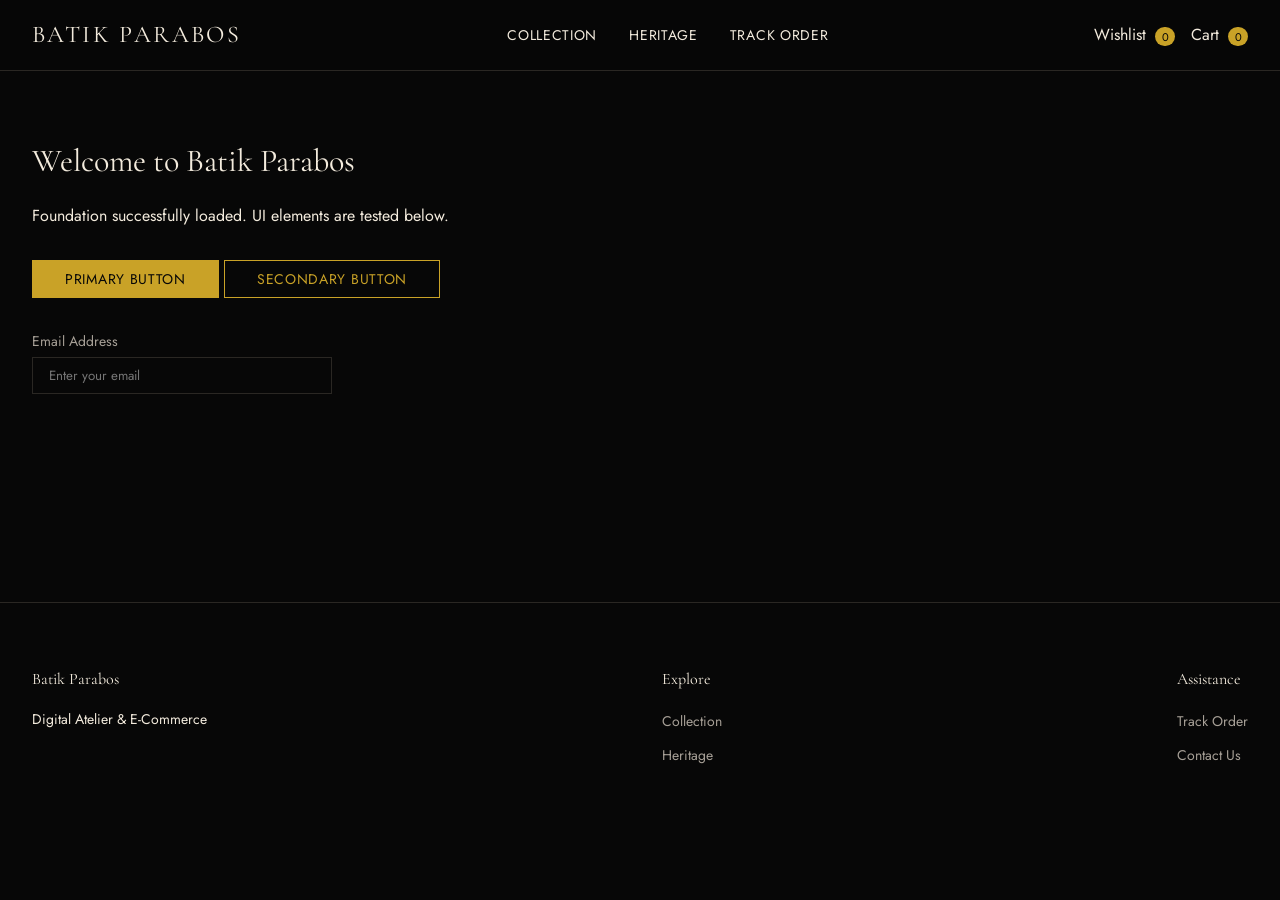
==== index.html @ d4f6dc64 "first foundation" ====
<!DOCTYPE html>
<html lang="en">
<head>
  <meta charset="UTF-8">
  <meta name="viewport" content="width=device-width, initial-scale=1.0">
  <title>Batik Parabos | Digital Atelier</title>
  
  <link rel="stylesheet" href="css/variables.css">
  <link rel="stylesheet" href="css/global.css">
  <link rel="stylesheet" href="css/components.css">
</head>
<body>
  
  <div class="container" style="padding-top: 4rem; padding-bottom: 4rem;">
    <h1>Welcome to Batik Parabos</h1>
    <p class="muted">Foundation successfully loaded. UI elements are tested below.</p>
    
    <div style="margin-top: 2rem;">
      <button class="btn btn-primary" onclick="window.showToast('Test Primary action', 'success')">Primary Button</button>
      <button class="btn btn-secondary" onclick="window.showToast('Test Secondary action')">Secondary Button</button>
    </div>
    
    <div class="form-group" style="max-width: 300px; margin-top: 2rem;">
      <label class="form-label">Email Address</label>
      <input type="email" class="form-control" placeholder="Enter your email">
    </div>
  </div>

  <script src="js/data/products.js"></script>
  <script src="js/state/storage.js"></script>
  <script src="js/state/cart.js"></script>
  <script src="js/state/wishlist.js"></script>
  <script src="js/state/orders.js"></script>
  <script src="js/state/appointments.js"></script>
  <script src="js/utils.js"></script>
  <script src="js/components/toast.js"></script>
  <script src="js/components/navbar.js"></script>
  <script src="js/components/footer.js"></script>
</body>
</html>
---- css/variables.css ----
:root {
  --bg: #070707;
  --surface: #111111;
  --gold: #C9A227;
  --gold-dim: #8F741A;
  --ivory: #F3EBDD;
  --muted: #A7A097;
  --line: #2A2723;
  --indigo: #273B70;
  --sogan: #8A5A32;

  --font-heading: 'Cormorant Garamond', serif;
  --font-body: 'Jost', sans-serif;

  --spacing-xs: 0.25rem;
  --spacing-sm: 0.5rem;
  --spacing-md: 1rem;
  --spacing-lg: 2rem;
  --spacing-xl: 4rem;
  --spacing-xxl: 8rem;

  --transition: all 0.3s ease;
}
---- css/global.css ----
@import url('https://fonts.googleapis.com/css2?family=Cormorant+Garamond:wght@400;600;700&family=Jost:wght@300;400;500;600&display=swap');

* {
  margin: 0;
  padding: 0;
  box-sizing: border-box;
}

body {
  background-color: var(--bg);
  color: var(--ivory);
  font-family: var(--font-body);
  line-height: 1.6;
  -webkit-font-smoothing: antialiased;
}

h1, h2, h3, h4, h5, h6 {
  font-family: var(--font-heading);
  font-weight: 400;
  margin-bottom: var(--spacing-md);
  color: var(--ivory);
}

a {
  color: inherit;
  text-decoration: none;
  transition: var(--transition);
}

a:hover {
  color: var(--gold);
}

ul {
  list-style: none;
}

img {
  max-width: 100%;
  display: block;
}

.container {
  width: 100%;
  max-width: 1440px;
  margin: 0 auto;
  padding: 0 var(--spacing-lg);
}

@media (max-width: 768px) {
  .container {
    padding: 0 var(--spacing-md);
  }
}
---- css/components.css ----
/* Buttons */
.btn {
  display: inline-flex;
  align-items: center;
  justify-content: center;
  padding: var(--spacing-sm) var(--spacing-lg);
  font-family: var(--font-body);
  font-size: 0.875rem;
  letter-spacing: 0.05em;
  text-transform: uppercase;
  cursor: pointer;
  border: 1px solid transparent;
  transition: var(--transition);
  background: transparent;
  color: var(--ivory);
}

.btn-primary {
  background-color: var(--gold);
  color: var(--bg);
}

.btn-primary:hover, .btn-primary:focus-visible {
  background-color: var(--gold-dim);
}

.btn-secondary {
  border-color: var(--gold);
  color: var(--gold);
}

.btn-secondary:hover, .btn-secondary:focus-visible {
  background-color: var(--gold);
  color: var(--bg);
}

.btn:disabled {
  opacity: 0.5;
  cursor: not-allowed;
}

/* Forms */
.form-group {
  margin-bottom: var(--spacing-md);
}

.form-label {
  display: block;
  font-size: 0.875rem;
  color: var(--muted);
  margin-bottom: var(--spacing-xs);
}

.form-control {
  width: 100%;
  background-color: transparent;
  border: 1px solid var(--line);
  color: var(--ivory);
  padding: var(--spacing-sm) var(--spacing-md);
  font-family: var(--font-body);
  transition: var(--transition);
}

.form-control:focus {
  outline: none;
  border-color: var(--gold);
}

/* Navbar */
.navbar {
  border-bottom: 1px solid var(--line);
  padding: var(--spacing-md) 0;
  position: sticky;
  top: 0;
  background-color: rgba(7, 7, 7, 0.95);
  z-index: 100;
  backdrop-filter: blur(10px);
}
.navbar-container {
  display: flex;
  justify-content: space-between;
  align-items: center;
}
.navbar-brand {
  font-family: var(--font-heading);
  font-size: 1.5rem;
  letter-spacing: 0.1em;
  text-transform: uppercase;
  color: var(--ivory);
}
.navbar-nav {
  display: flex;
  gap: var(--spacing-lg);
}
.navbar-nav a {
  font-size: 0.875rem;
  text-transform: uppercase;
  letter-spacing: 0.05em;
}
.nav-actions {
  display: flex;
  gap: var(--spacing-md);
}
.badge {
  background-color: var(--gold);
  color: var(--bg);
  font-size: 0.7rem;
  padding: 0.1rem 0.4rem;
  border-radius: 10px;
  margin-left: 0.25rem;
}

/* Toast */
.toast-container {
  position: fixed;
  bottom: var(--spacing-lg);
  right: var(--spacing-lg);
  z-index: 1000;
  display: flex;
  flex-direction: column;
  gap: var(--spacing-sm);
}
.toast {
  background-color: var(--surface);
  border: 1px solid var(--line);
  padding: var(--spacing-md);
  color: var(--ivory);
  box-shadow: 0 4px 12px rgba(0,0,0,0.5);
  animation: slideIn 0.3s ease forwards;
}
@keyframes slideIn {
  from { transform: translateX(100%); opacity: 0; }
  to { transform: translateX(0); opacity: 1; }
}

/* Footer */
.footer {
  border-top: 1px solid var(--line);
  padding: var(--spacing-xl) 0 var(--spacing-lg);
  margin-top: var(--spacing-xxl);
}
.footer-container {
  display: flex;
  justify-content: space-between;
  flex-wrap: wrap;
  gap: var(--spacing-lg);
}
.footer-col h4 {
  font-size: 1rem;
  margin-bottom: var(--spacing-md);
}
.footer-col ul {
  display: flex;
  flex-direction: column;
  gap: var(--spacing-sm);
}
.footer-col a {
  color: var(--muted);
  font-size: 0.875rem;
}

@media (max-width: 768px) {
  .navbar-nav {
    display: none;
  }
}
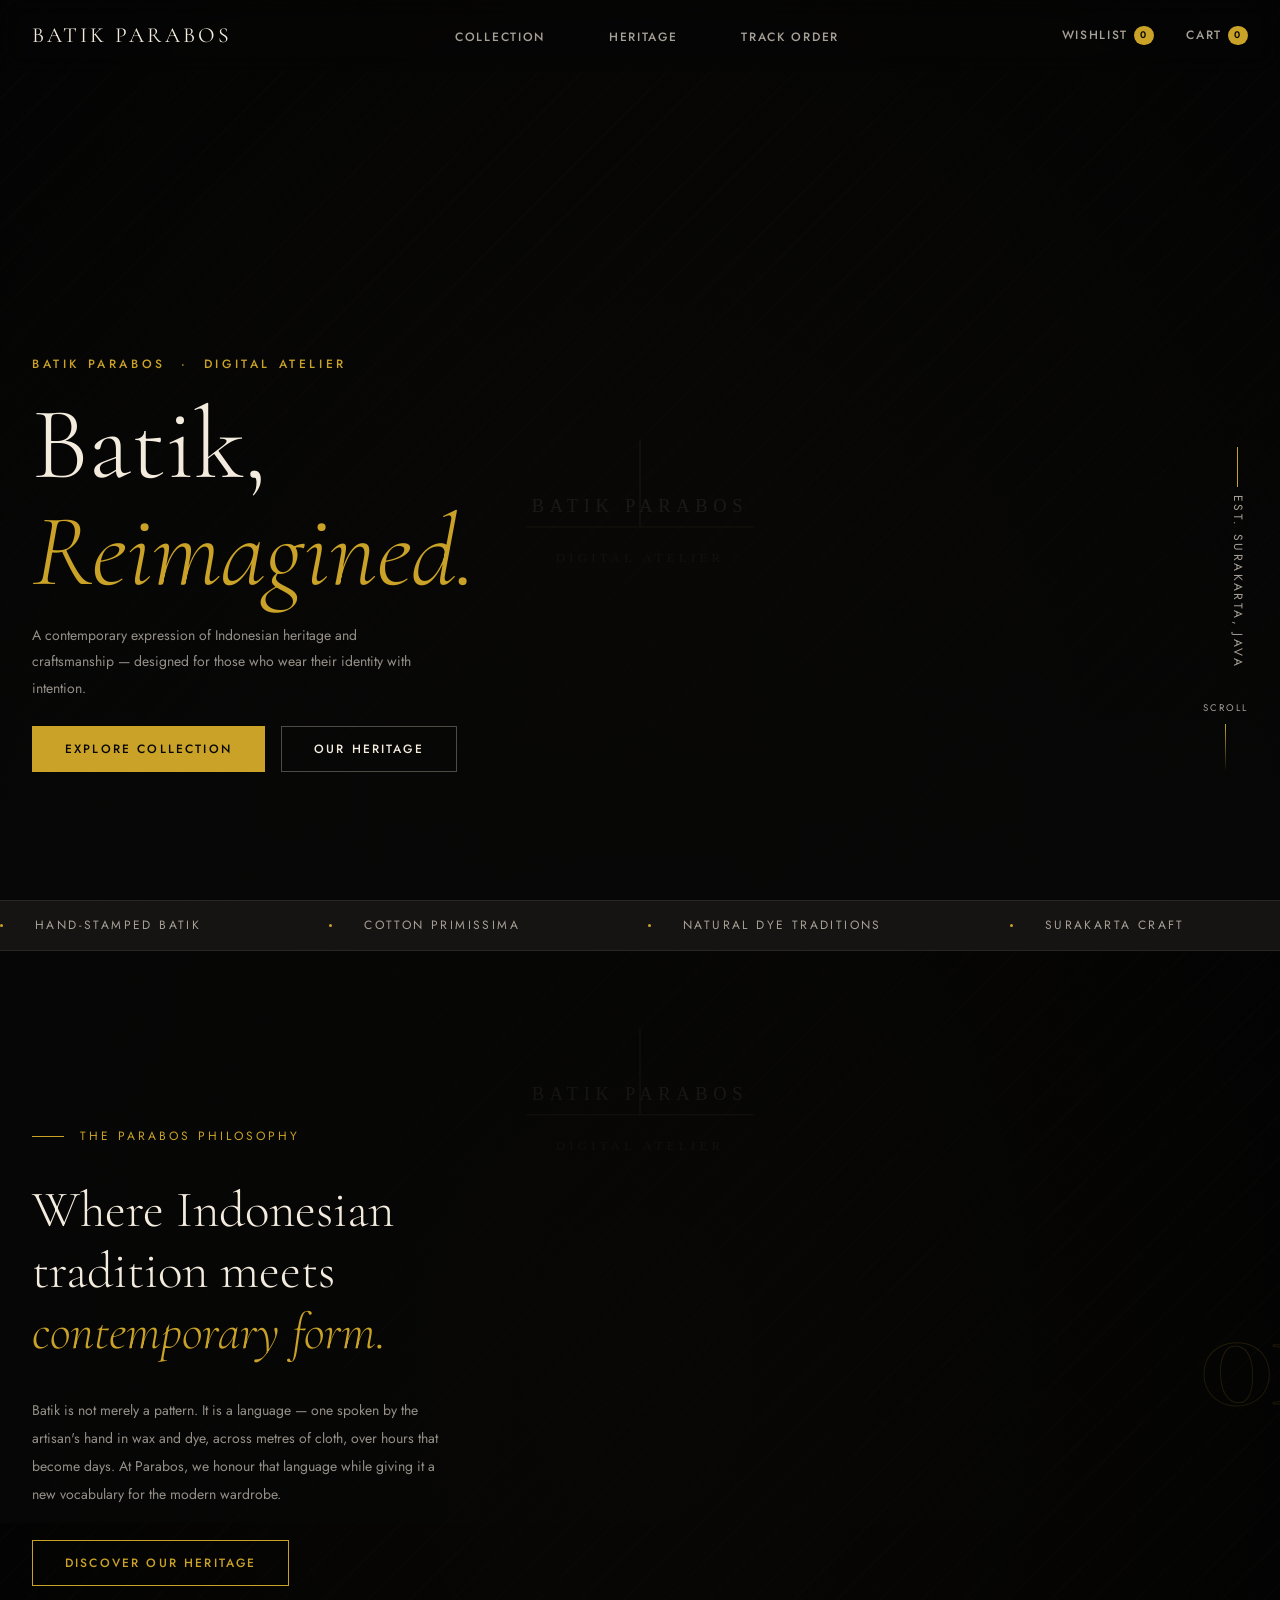
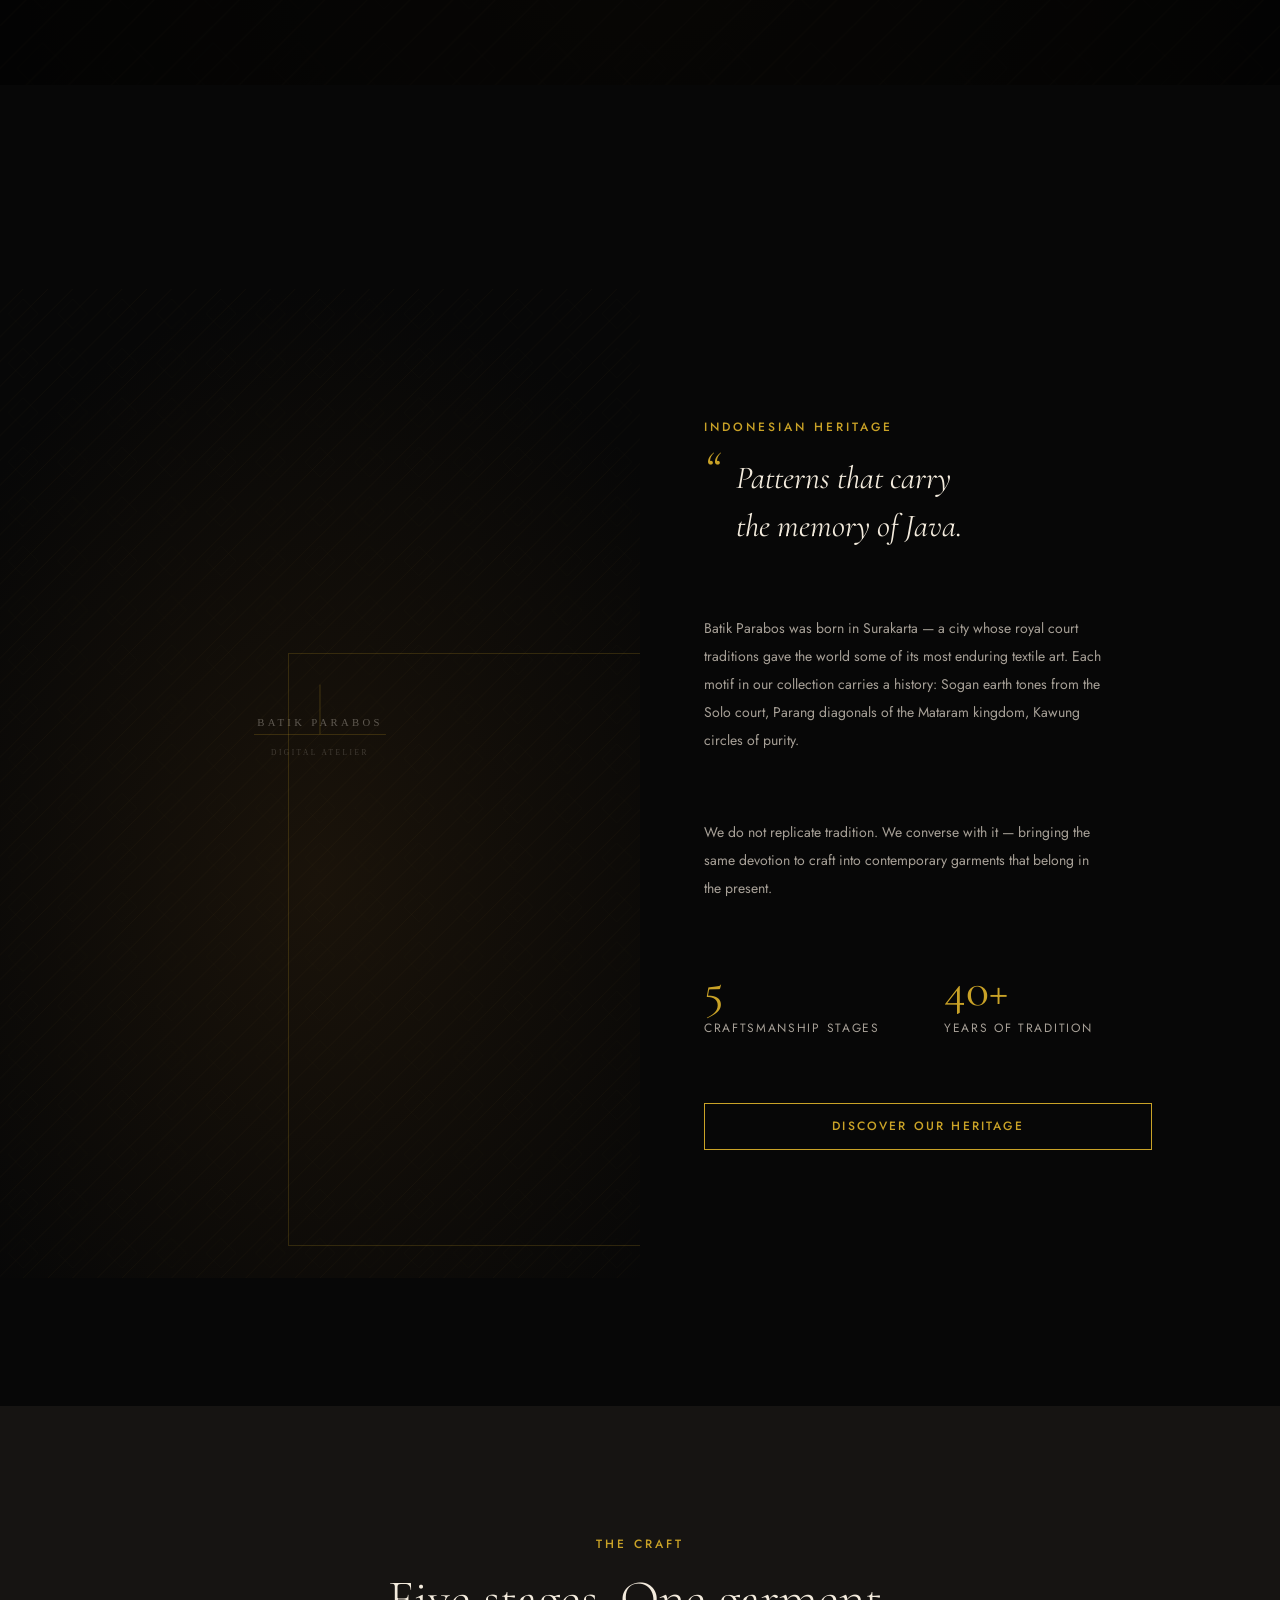
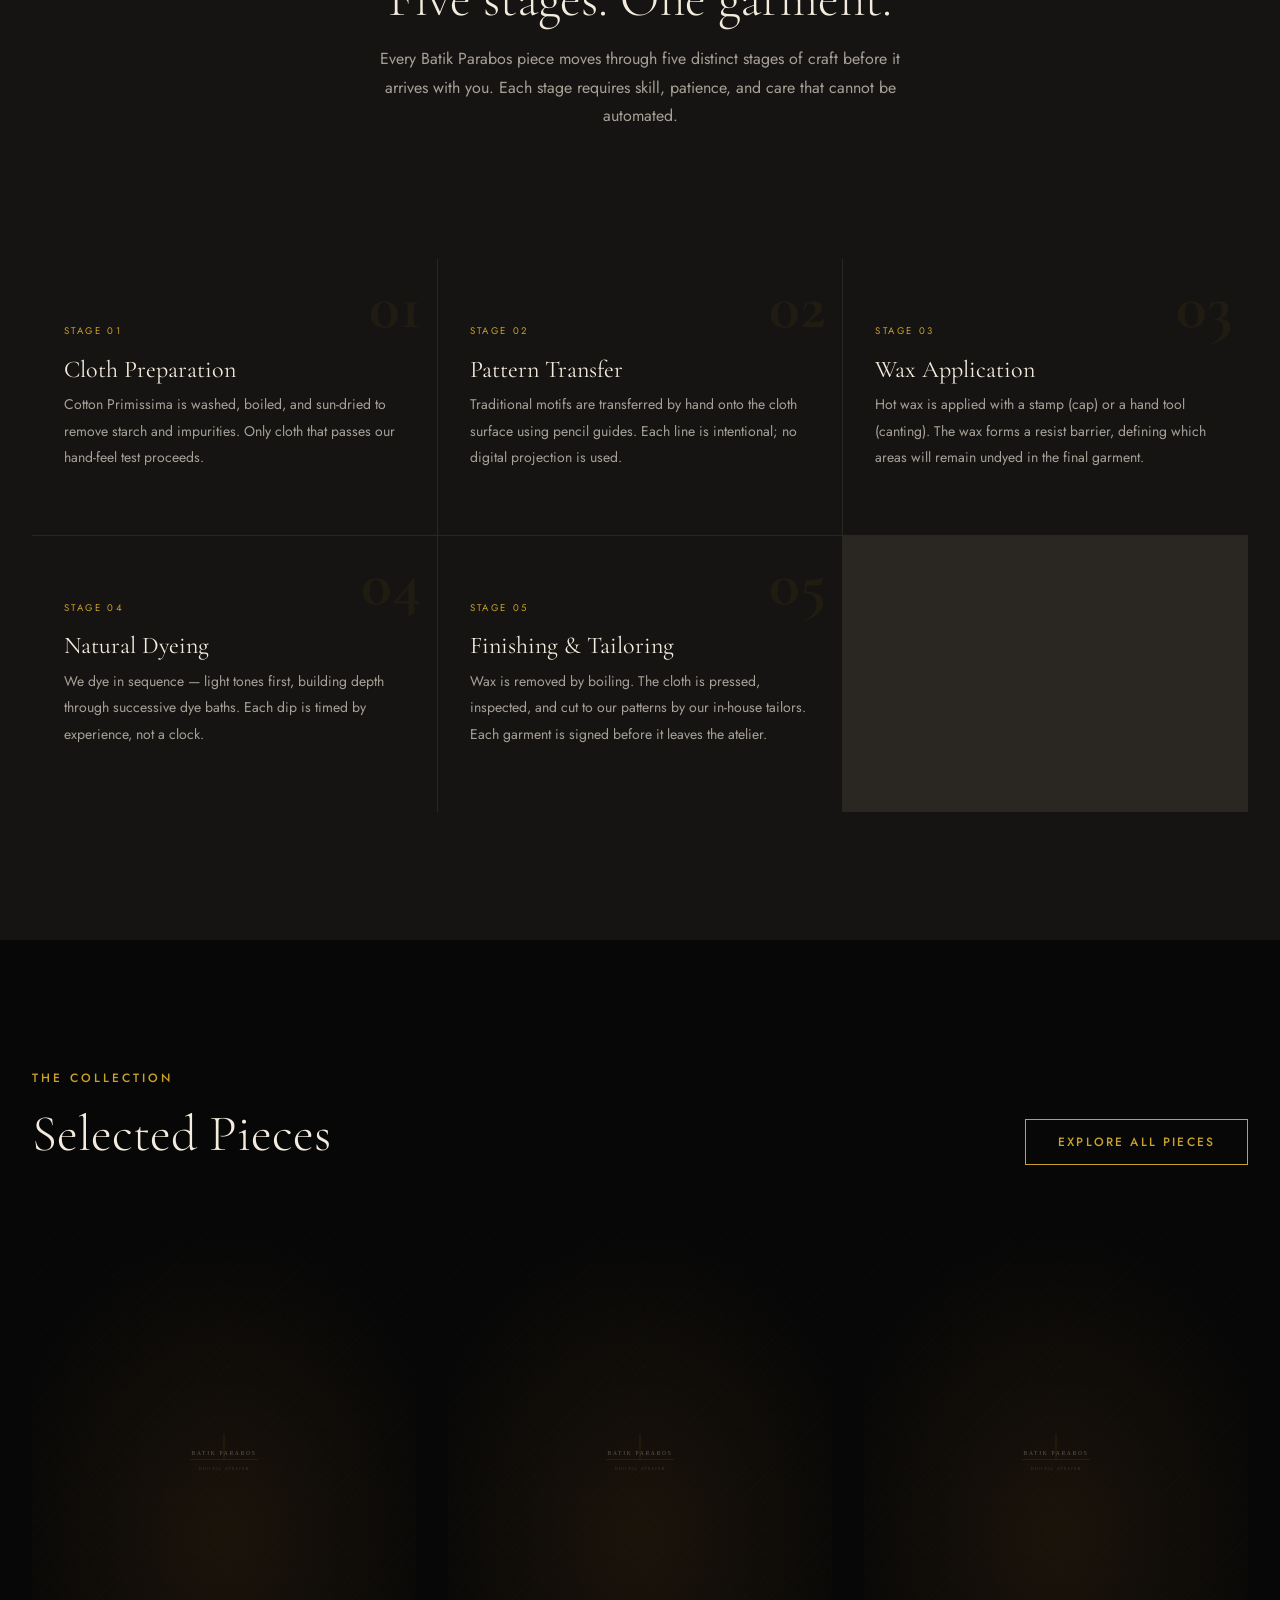
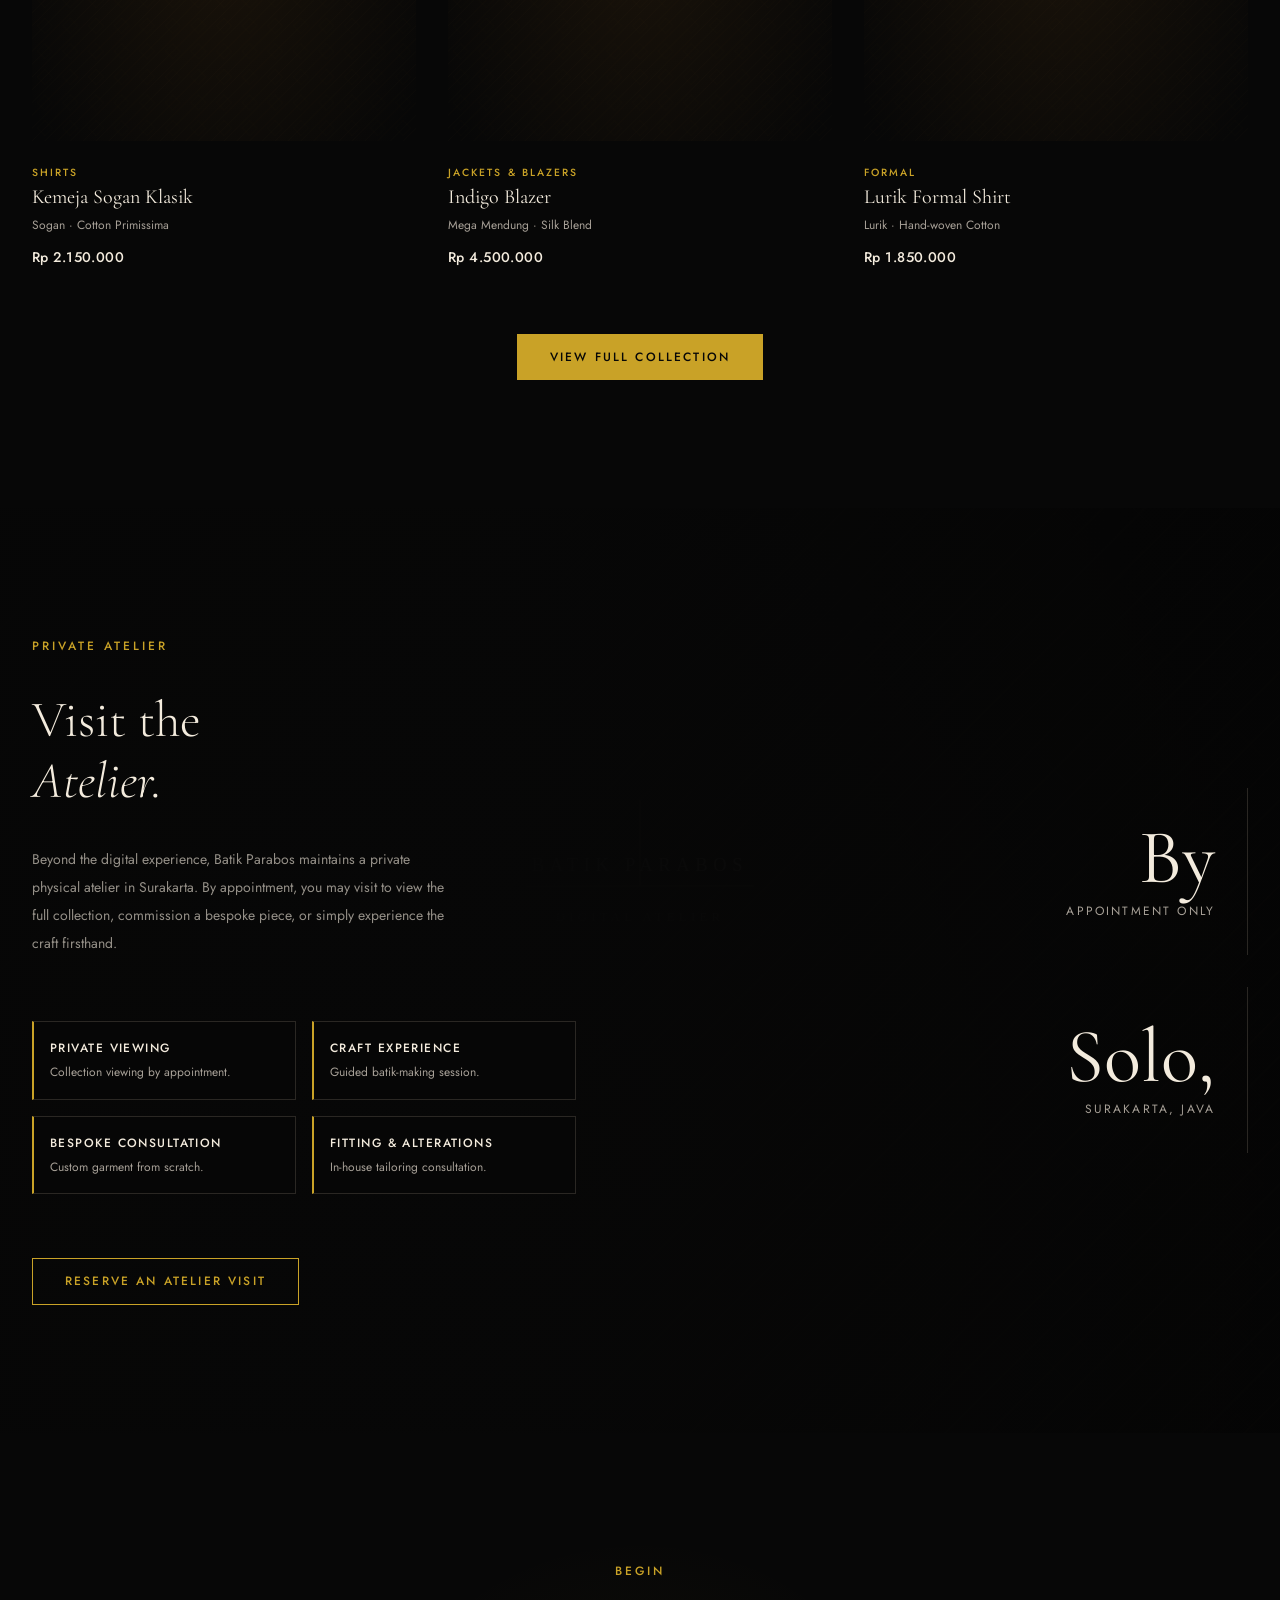
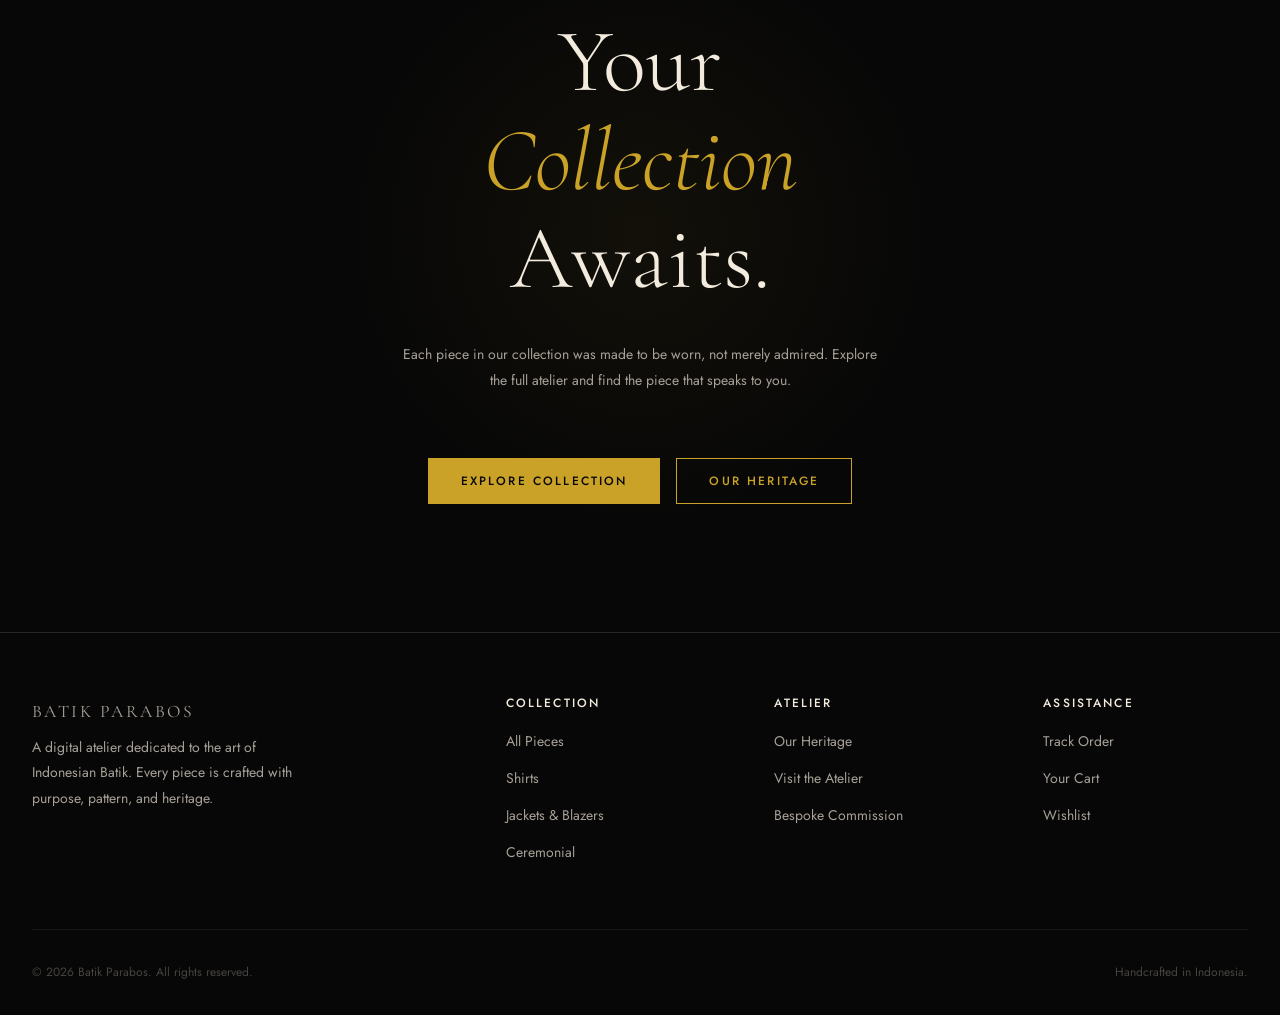
==== commit 14caeb01: "feat-homepage" ====
--- a/index.html
+++ b/index.html
@@ -3,38 +3,450 @@
 <head>
   <meta charset="UTF-8">
   <meta name="viewport" content="width=device-width, initial-scale=1.0">
-  <title>Batik Parabos | Digital Atelier</title>
-  
+
+  <title>Batik Parabos — Digital Atelier</title>
+  <meta name="description" content="Batik Parabos is a digital atelier celebrating the art of Indonesian Batik. Explore our curated collection of handcrafted contemporary Batik garments.">
+
+  <!-- Preconnect for Google Fonts -->
+  <link rel="preconnect" href="https://fonts.googleapis.com">
+  <link rel="preconnect" href="https://fonts.gstatic.com" crossorigin>
+
+  <!-- Foundation CSS -->
   <link rel="stylesheet" href="css/variables.css">
   <link rel="stylesheet" href="css/global.css">
   <link rel="stylesheet" href="css/components.css">
+
+  <!-- Page-specific CSS -->
+  <link rel="stylesheet" href="css/homepage.css">
 </head>
+
 <body>
-  
-  <div class="container" style="padding-top: 4rem; padding-bottom: 4rem;">
-    <h1>Welcome to Batik Parabos</h1>
-    <p class="muted">Foundation successfully loaded. UI elements are tested below.</p>
-    
-    <div style="margin-top: 2rem;">
-      <button class="btn btn-primary" onclick="window.showToast('Test Primary action', 'success')">Primary Button</button>
-      <button class="btn btn-secondary" onclick="window.showToast('Test Secondary action')">Secondary Button</button>
+  <!--
+    Navbar & Footer are injected by:
+    js/components/navbar.js
+    js/components/footer.js
+  -->
+
+  <main id="main-content">
+
+    <!-- ══════════════════════════════════════════════════════
+         §1  HERO — Digital Atelier Gateway
+    ══════════════════════════════════════════════════════ -->
+    <section class="hero" aria-label="Hero">
+
+      <div class="hero__bg"></div>
+
+      <!-- Background image (placeholder; swap src for real editorial photography) -->
+      <div class="hero__image-frame hero__parallax">
+        <img
+          src="assets/images/placeholder.svg"
+          alt="A craftsman's hands carefully stamping a Batik pattern on fine cloth"
+          width="1920"
+          height="1080"
+          fetchpriority="high"
+        >
+      </div>
+
+      <div class="hero__content">
+        <div class="container">
+
+          <div class="hero__text-col">
+            <span class="hero__kicker">Batik Parabos &nbsp;·&nbsp; Digital Atelier</span>
+
+            <h1 class="hero__headline">
+              Batik,<br>
+              <em>Reimagined.</em>
+            </h1>
+
+            <p class="hero__sub">
+              A contemporary expression of Indonesian heritage and craftsmanship —
+              designed for those who wear their identity with intention.
+            </p>
+
+            <div class="hero__actions">
+              <a href="collection.html" class="btn btn-primary">Explore Collection</a>
+              <a href="heritage.html" class="btn btn-ghost">Our Heritage</a>
+            </div>
+          </div>
+
+          <div class="hero__meta-col">
+            <p class="hero__vertical-text" aria-hidden="true">Est. Surakarta, Java</p>
+            <div class="hero__scroll-cue" aria-hidden="true">
+              <span>Scroll</span>
+              <div class="hero__scroll-line"></div>
+            </div>
+          </div>
+
+        </div>
+      </div>
+
+    </section>
+
+
+    <!-- ══════════════════════════════════════════════════════
+         §2  MARQUEE STRIP — Brand credentials
+    ══════════════════════════════════════════════════════ -->
+    <div class="marquee-strip" aria-hidden="true">
+      <div class="marquee-track">
+        <!-- Two identical sets for seamless loop -->
+        <div class="marquee-item"><span class="marquee-dot"></span>Hand-Stamped Batik</div>
+        <div class="marquee-item"><span class="marquee-dot"></span>Cotton Primissima</div>
+        <div class="marquee-item"><span class="marquee-dot"></span>Natural Dye Traditions</div>
+        <div class="marquee-item"><span class="marquee-dot"></span>Surakarta Craft</div>
+        <div class="marquee-item"><span class="marquee-dot"></span>Contemporary Silhouettes</div>
+        <div class="marquee-item"><span class="marquee-dot"></span>Bespoke Commissions</div>
+        <div class="marquee-item"><span class="marquee-dot"></span>Private Atelier Visits</div>
+        <div class="marquee-item"><span class="marquee-dot"></span>Hand-Stamped Batik</div>
+        <div class="marquee-item"><span class="marquee-dot"></span>Cotton Primissima</div>
+        <div class="marquee-item"><span class="marquee-dot"></span>Natural Dye Traditions</div>
+        <div class="marquee-item"><span class="marquee-dot"></span>Surakarta Craft</div>
+        <div class="marquee-item"><span class="marquee-dot"></span>Contemporary Silhouettes</div>
+        <div class="marquee-item"><span class="marquee-dot"></span>Bespoke Commissions</div>
+        <div class="marquee-item"><span class="marquee-dot"></span>Private Atelier Visits</div>
+      </div>
     </div>
-    
-    <div class="form-group" style="max-width: 300px; margin-top: 2rem;">
-      <label class="form-label">Email Address</label>
-      <input type="email" class="form-control" placeholder="Enter your email">
-    </div>
-  </div>
-
+
+
+    <!-- ══════════════════════════════════════════════════════
+         §3  IMMERSIVE / PARALLAX PANEL
+    ══════════════════════════════════════════════════════ -->
+    <section class="immersive" aria-label="About Batik Parabos">
+
+      <div class="immersive__bg-layer" aria-hidden="true">
+        <img
+          src="assets/images/placeholder.svg"
+          alt=""
+          width="1920"
+          height="1080"
+          loading="lazy"
+        >
+      </div>
+
+      <div class="container" style="position:relative; z-index:2;">
+        <div class="immersive__content">
+
+          <p class="immersive__label">The Parabos Philosophy</p>
+
+          <h2 class="immersive__headline reveal">
+            Where Indonesian<br>
+            tradition meets<br>
+            <em>contemporary form.</em>
+          </h2>
+
+          <p class="immersive__body reveal reveal--delay-1">
+            Batik is not merely a pattern. It is a language — one spoken by the
+            artisan's hand in wax and dye, across metres of cloth, over hours
+            that become days. At Parabos, we honour that language while giving
+            it a new vocabulary for the modern wardrobe.
+          </p>
+
+          <a href="heritage.html" class="btn btn-secondary reveal reveal--delay-2">
+            Discover Our Heritage
+          </a>
+
+        </div>
+      </div>
+
+      <!-- Large decorative number -->
+      <span class="immersive__number" aria-hidden="true">01</span>
+
+    </section>
+
+
+    <!-- ══════════════════════════════════════════════════════
+         §4  HERITAGE SECTION
+    ══════════════════════════════════════════════════════ -->
+    <section class="heritage" aria-labelledby="heritage-heading">
+
+      <div class="heritage__grid">
+
+        <!-- Image column -->
+        <div class="heritage__image-col">
+          <img
+            src="assets/images/placeholder.svg"
+            alt="A Batik craftsman working in the atelier at Batik Parabos"
+            width="900"
+            height="1100"
+            loading="lazy"
+          >
+        </div>
+
+        <!-- Text column -->
+        <div class="heritage__text-col">
+
+          <span class="eyebrow reveal">Indonesian Heritage</span>
+
+          <h2 class="heritage__quote reveal reveal--delay-1" id="heritage-heading">
+            Patterns that carry<br>the memory of Java.
+          </h2>
+
+          <p class="heritage__body reveal reveal--delay-2">
+            Batik Parabos was born in Surakarta — a city whose royal court
+            traditions gave the world some of its most enduring textile art.
+            Each motif in our collection carries a history: Sogan earth tones
+            from the Solo court, Parang diagonals of the Mataram kingdom,
+            Kawung circles of purity.
+          </p>
+          <p class="heritage__body reveal reveal--delay-2">
+            We do not replicate tradition. We converse with it — bringing the
+            same devotion to craft into contemporary garments that belong in
+            the present.
+          </p>
+
+          <div class="heritage__facts reveal reveal--delay-2">
+            <div class="heritage__fact">
+              <p class="heritage__fact-num">5</p>
+              <p class="heritage__fact-label">Craftsmanship Stages</p>
+            </div>
+            <div class="heritage__fact">
+              <p class="heritage__fact-num">40+</p>
+              <p class="heritage__fact-label">Years of Tradition</p>
+            </div>
+          </div>
+
+          <a href="heritage.html" class="btn btn-secondary reveal reveal--delay-3">
+            Discover Our Heritage
+          </a>
+
+        </div>
+
+      </div>
+
+    </section>
+
+
+    <!-- ══════════════════════════════════════════════════════
+         §5  CRAFTSMANSHIP SECTION
+    ══════════════════════════════════════════════════════ -->
+    <section class="craft" aria-labelledby="craft-heading">
+
+      <div class="container">
+        <div class="craft__header">
+          <span class="eyebrow reveal">The Craft</span>
+          <h2 class="craft__headline reveal reveal--delay-1" id="craft-heading">
+            Five stages. One garment.
+          </h2>
+          <p class="text-muted reveal reveal--delay-2" style="max-width:520px; margin:0 auto;">
+            Every Batik Parabos piece moves through five distinct stages of craft
+            before it arrives with you. Each stage requires skill, patience, and care
+            that cannot be automated.
+          </p>
+        </div>
+
+        <div class="craft__grid">
+
+          <article class="craft__item reveal" data-step="01">
+            <span class="craft__step">Stage 01</span>
+            <h3 class="craft__item-title">Cloth Preparation</h3>
+            <p class="craft__item-body">
+              Cotton Primissima is washed, boiled, and sun-dried to remove starch
+              and impurities. Only cloth that passes our hand-feel test proceeds.
+            </p>
+          </article>
+
+          <article class="craft__item reveal reveal--delay-1" data-step="02">
+            <span class="craft__step">Stage 02</span>
+            <h3 class="craft__item-title">Pattern Transfer</h3>
+            <p class="craft__item-body">
+              Traditional motifs are transferred by hand onto the cloth surface using
+              pencil guides. Each line is intentional; no digital projection is used.
+            </p>
+          </article>
+
+          <article class="craft__item reveal reveal--delay-2" data-step="03">
+            <span class="craft__step">Stage 03</span>
+            <h3 class="craft__item-title">Wax Application</h3>
+            <p class="craft__item-body">
+              Hot wax is applied with a stamp (cap) or a hand tool (canting).
+              The wax forms a resist barrier, defining which areas will remain
+              undyed in the final garment.
+            </p>
+          </article>
+
+          <article class="craft__item reveal" data-step="04">
+            <span class="craft__step">Stage 04</span>
+            <h3 class="craft__item-title">Natural Dyeing</h3>
+            <p class="craft__item-body">
+              We dye in sequence — light tones first, building depth through
+              successive dye baths. Each dip is timed by experience, not a clock.
+            </p>
+          </article>
+
+          <article class="craft__item reveal reveal--delay-1" data-step="05">
+            <span class="craft__step">Stage 05</span>
+            <h3 class="craft__item-title">Finishing &amp; Tailoring</h3>
+            <p class="craft__item-body">
+              Wax is removed by boiling. The cloth is pressed, inspected, and
+              cut to our patterns by our in-house tailors. Each garment is
+              signed before it leaves the atelier.
+            </p>
+          </article>
+
+        </div>
+      </div>
+
+    </section>
+
+
+    <!-- ══════════════════════════════════════════════════════
+         §6  COLLECTION PREVIEW
+    ══════════════════════════════════════════════════════ -->
+    <section class="collection-preview" aria-labelledby="collection-heading">
+      <div class="container">
+
+        <div class="collection-preview__header">
+          <div>
+            <span class="eyebrow reveal">The Collection</span>
+            <h2 class="collection-preview__headline reveal reveal--delay-1" id="collection-heading">
+              Selected Pieces
+            </h2>
+          </div>
+          <a href="collection.html" class="btn btn-secondary reveal">
+            Explore All Pieces
+          </a>
+        </div>
+
+        <!-- Cards are injected by homepage.js from products.js -->
+        <div
+          class="collection-preview__grid"
+          id="collection-preview-grid"
+          role="list"
+          aria-label="Featured Collection"
+        ></div>
+
+        <div style="text-align:center; margin-top:var(--spacing-xl);">
+          <a href="collection.html" class="btn btn-primary reveal">
+            View Full Collection
+          </a>
+        </div>
+
+      </div>
+    </section>
+
+
+    <!-- ══════════════════════════════════════════════════════
+         §7  ATELIER SECTION
+    ══════════════════════════════════════════════════════ -->
+    <section class="atelier" aria-labelledby="atelier-heading">
+
+      <div class="atelier__bg" aria-hidden="true">
+        <img
+          src="assets/images/placeholder.svg"
+          alt=""
+          width="1920"
+          height="1080"
+          loading="lazy"
+        >
+      </div>
+
+      <div class="container">
+        <div class="atelier__inner">
+
+          <!-- Left: copy -->
+          <div class="atelier__left">
+            <p class="atelier__label eyebrow reveal">Private Atelier</p>
+
+            <h2 class="atelier__headline reveal reveal--delay-1" id="atelier-heading">
+              Visit the<br><em>Atelier.</em>
+            </h2>
+
+            <p class="atelier__body reveal reveal--delay-2">
+              Beyond the digital experience, Batik Parabos maintains a private
+              physical atelier in Surakarta. By appointment, you may visit to
+              view the full collection, commission a bespoke piece, or simply
+              experience the craft firsthand.
+            </p>
+
+            <div class="atelier__features reveal reveal--delay-2">
+              <div class="atelier__feature">
+                <p class="atelier__feature-title">Private Viewing</p>
+                <p class="atelier__feature-desc">Collection viewing by appointment.</p>
+              </div>
+              <div class="atelier__feature">
+                <p class="atelier__feature-title">Craft Experience</p>
+                <p class="atelier__feature-desc">Guided batik-making session.</p>
+              </div>
+              <div class="atelier__feature">
+                <p class="atelier__feature-title">Bespoke Consultation</p>
+                <p class="atelier__feature-desc">Custom garment from scratch.</p>
+              </div>
+              <div class="atelier__feature">
+                <p class="atelier__feature-title">Fitting &amp; Alterations</p>
+                <p class="atelier__feature-desc">In-house tailoring consultation.</p>
+              </div>
+            </div>
+
+            <a href="heritage.html#atelier" class="btn btn-secondary reveal reveal--delay-3">
+              Reserve an Atelier Visit
+            </a>
+          </div>
+
+          <!-- Right: decorative stat block -->
+          <div class="atelier__right" aria-hidden="true">
+            <div class="atelier__stat-block">
+              <p class="atelier__stat-num">By</p>
+              <p class="atelier__stat-label">Appointment Only</p>
+            </div>
+            <div class="atelier__stat-block">
+              <p class="atelier__stat-num">Solo,</p>
+              <p class="atelier__stat-label">Surakarta, Java</p>
+            </div>
+          </div>
+
+        </div>
+      </div>
+
+    </section>
+
+
+    <!-- ══════════════════════════════════════════════════════
+         §8  FINAL CTA — Begin Your Collection
+    ══════════════════════════════════════════════════════ -->
+    <section class="final-cta" aria-labelledby="final-cta-heading">
+      <div class="container container--narrow">
+
+        <span class="eyebrow final-cta__eyebrow reveal">Begin</span>
+
+        <h2 class="final-cta__headline reveal reveal--delay-1" id="final-cta-heading">
+          Your<br><em>Collection</em><br>Awaits.
+        </h2>
+
+        <p class="final-cta__sub reveal reveal--delay-2">
+          Each piece in our collection was made to be worn, not merely admired.
+          Explore the full atelier and find the piece that speaks to you.
+        </p>
+
+        <div class="final-cta__actions reveal reveal--delay-3">
+          <a href="collection.html" class="btn btn-primary">Explore Collection</a>
+          <a href="heritage.html"   class="btn btn-secondary">Our Heritage</a>
+        </div>
+
+      </div>
+    </section>
+
+  </main><!-- /#main-content -->
+
+
+  <!-- ══════════════════════════════════════════════════════
+       SCRIPTS — Foundation first, then page-specific
+  ══════════════════════════════════════════════════════ -->
+
+  <!-- Foundation: data & state -->
   <script src="js/data/products.js"></script>
   <script src="js/state/storage.js"></script>
   <script src="js/state/cart.js"></script>
   <script src="js/state/wishlist.js"></script>
   <script src="js/state/orders.js"></script>
   <script src="js/state/appointments.js"></script>
+
+  <!-- Foundation: utilities & shared components -->
   <script src="js/utils.js"></script>
   <script src="js/components/toast.js"></script>
   <script src="js/components/navbar.js"></script>
   <script src="js/components/footer.js"></script>
+
+  <!-- Page-specific -->
+  <script src="js/homepage.js"></script>
+
 </body>
 </html>
--- a/css/variables.css
+++ b/css/variables.css
@@ -1,23 +1,48 @@
 :root {
-  --bg: #070707;
-  --surface: #111111;
-  --gold: #C9A227;
-  --gold-dim: #8F741A;
-  --ivory: #F3EBDD;
-  --muted: #A7A097;
-  --line: #2A2723;
-  --indigo: #273B70;
-  --sogan: #8A5A32;
+  /* ── Brand Palette ─────────────────────────────── */
+  --bg:           #070707;
+  --surface:      #111111;
+  --surface-2:    #161412;
+  --gold:         #C9A227;
+  --gold-dim:     #8F741A;
+  --gold-subtle:  rgba(201, 162, 39, 0.08);
+  --ivory:        #F3EBDD;
+  --ivory-dim:    rgba(243, 235, 221, 0.6);
+  --muted:        #A7A097;
+  --muted-dim:    rgba(167, 160, 151, 0.4);
+  --line:         #2A2723;
+  --line-subtle:  rgba(42, 39, 35, 0.5);
+  --indigo:       #273B70;
+  --sogan:        #8A5A32;
 
+  /* ── Typography ─────────────────────────────────── */
   --font-heading: 'Cormorant Garamond', serif;
-  --font-body: 'Jost', sans-serif;
+  --font-body:    'Jost', sans-serif;
 
-  --spacing-xs: 0.25rem;
-  --spacing-sm: 0.5rem;
-  --spacing-md: 1rem;
-  --spacing-lg: 2rem;
-  --spacing-xl: 4rem;
+  /* ── Type Scale ──────────────────────────────────── */
+  --text-xs:   0.75rem;
+  --text-sm:   0.875rem;
+  --text-base: 1rem;
+  --text-lg:   1.25rem;
+  --text-xl:   1.5rem;
+  --text-2xl:  2rem;
+  --text-3xl:  3rem;
+  --text-4xl:  4.5rem;
+  --text-5xl:  6rem;
+  --text-hero: clamp(3.5rem, 8vw, 7.5rem);
+
+  /* ── Spacing ─────────────────────────────────────── */
+  --spacing-xs:  0.25rem;
+  --spacing-sm:  0.5rem;
+  --spacing-md:  1rem;
+  --spacing-lg:  2rem;
+  --spacing-xl:  4rem;
   --spacing-xxl: 8rem;
 
-  --transition: all 0.3s ease;
+  /* ── Transitions ─────────────────────────────────── */
+  --transition:      all 0.3s ease;
+  --transition-slow: all 0.6s cubic-bezier(0.25, 0.46, 0.45, 0.94);
+
+  /* ── Layout ──────────────────────────────────────── */
+  --navbar-h: 72px;
 }
--- a/css/global.css
+++ b/css/global.css
@@ -1,24 +1,42 @@
-@import url('https://fonts.googleapis.com/css2?family=Cormorant+Garamond:wght@400;600;700&family=Jost:wght@300;400;500;600&display=swap');
+@import url('https://fonts.googleapis.com/css2?family=Cormorant+Garamond:ital,wght@0,300;0,400;0,600;0,700;1,300;1,400;1,600&family=Jost:wght@300;400;500;600&display=swap');
 
-* {
+/* ─────────────────────────────────────────────────────────
+   RESET
+───────────────────────────────────────────────────────── */
+*, *::before, *::after {
   margin: 0;
   padding: 0;
   box-sizing: border-box;
+}
+
+html {
+  scroll-behavior: smooth;
 }
 
 body {
   background-color: var(--bg);
   color: var(--ivory);
   font-family: var(--font-body);
-  line-height: 1.6;
+  font-size: var(--text-base);
+  line-height: 1.7;
   -webkit-font-smoothing: antialiased;
+  -moz-osx-font-smoothing: grayscale;
+  overflow-x: hidden;
 }
 
+/* ─────────────────────────────────────────────────────────
+   TYPOGRAPHY BASE
+───────────────────────────────────────────────────────── */
 h1, h2, h3, h4, h5, h6 {
   font-family: var(--font-heading);
   font-weight: 400;
-  margin-bottom: var(--spacing-md);
+  line-height: 1.15;
   color: var(--ivory);
+}
+
+p {
+  color: var(--muted);
+  line-height: 1.8;
 }
 
 a {
@@ -40,6 +58,9 @@
   display: block;
 }
 
+/* ─────────────────────────────────────────────────────────
+   LAYOUT
+───────────────────────────────────────────────────────── */
 .container {
   width: 100%;
   max-width: 1440px;
@@ -47,6 +68,81 @@
   padding: 0 var(--spacing-lg);
 }
 
+.container--narrow {
+  max-width: 900px;
+}
+
+.container--wide {
+  max-width: 1600px;
+}
+
+/* ─────────────────────────────────────────────────────────
+   UTILITY
+───────────────────────────────────────────────────────── */
+.text-gold   { color: var(--gold); }
+.text-muted  { color: var(--muted); }
+.text-ivory  { color: var(--ivory); }
+.text-upper  { text-transform: uppercase; letter-spacing: 0.12em; }
+.text-center { text-align: center; }
+
+.eyebrow {
+  font-family: var(--font-body);
+  font-size: var(--text-xs);
+  font-weight: 500;
+  letter-spacing: 0.25em;
+  text-transform: uppercase;
+  color: var(--gold);
+  display: block;
+  margin-bottom: var(--spacing-md);
+}
+
+.divider {
+  width: 40px;
+  height: 1px;
+  background-color: var(--gold);
+  margin: var(--spacing-lg) auto;
+}
+
+.divider--left {
+  margin-left: 0;
+}
+
+/* ─────────────────────────────────────────────────────────
+   SCROLL REVEAL (JS-driven)
+───────────────────────────────────────────────────────── */
+.reveal {
+  opacity: 0;
+  transform: translateY(32px);
+  transition: opacity 0.8s cubic-bezier(0.25, 0.46, 0.45, 0.94),
+              transform 0.8s cubic-bezier(0.25, 0.46, 0.45, 0.94);
+}
+
+.reveal.is-visible {
+  opacity: 1;
+  transform: translateY(0);
+}
+
+.reveal--delay-1 { transition-delay: 0.1s; }
+.reveal--delay-2 { transition-delay: 0.2s; }
+.reveal--delay-3 { transition-delay: 0.35s; }
+
+@media (prefers-reduced-motion: reduce) {
+  .reveal {
+    opacity: 1;
+    transform: none;
+    transition: none;
+  }
+}
+
+/* ─────────────────────────────────────────────────────────
+   RESPONSIVE BASE
+───────────────────────────────────────────────────────── */
+@media (max-width: 1024px) {
+  .container {
+    padding: 0 var(--spacing-lg);
+  }
+}
+
 @media (max-width: 768px) {
   .container {
     padding: 0 var(--spacing-md);
--- a/css/components.css
+++ b/css/components.css
@@ -1,27 +1,40 @@
-/* Buttons */
+/* ═══════════════════════════════════════════════════════════
+   BATIK PARABOS — COMPONENT LIBRARY
+   Source of truth for all reusable UI patterns.
+═══════════════════════════════════════════════════════════ */
+
+/* ─────────────────────────────────────────────────────────
+   BUTTONS
+───────────────────────────────────────────────────────── */
 .btn {
   display: inline-flex;
   align-items: center;
   justify-content: center;
-  padding: var(--spacing-sm) var(--spacing-lg);
+  gap: 0.5rem;
+  padding: 0.75rem 2rem;
   font-family: var(--font-body);
-  font-size: 0.875rem;
-  letter-spacing: 0.05em;
+  font-size: var(--text-xs);
+  font-weight: 500;
+  letter-spacing: 0.18em;
   text-transform: uppercase;
   cursor: pointer;
   border: 1px solid transparent;
   transition: var(--transition);
   background: transparent;
   color: var(--ivory);
+  white-space: nowrap;
 }
 
 .btn-primary {
   background-color: var(--gold);
   color: var(--bg);
-}
-
-.btn-primary:hover, .btn-primary:focus-visible {
-  background-color: var(--gold-dim);
+  border-color: var(--gold);
+}
+
+.btn-primary:hover,
+.btn-primary:focus-visible {
+  background-color: transparent;
+  color: var(--gold);
 }
 
 .btn-secondary {
@@ -29,26 +42,48 @@
   color: var(--gold);
 }
 
-.btn-secondary:hover, .btn-secondary:focus-visible {
+.btn-secondary:hover,
+.btn-secondary:focus-visible {
   background-color: var(--gold);
   color: var(--bg);
 }
 
+.btn-ghost {
+  border-color: rgba(243, 235, 221, 0.3);
+  color: var(--ivory);
+}
+
+.btn-ghost:hover,
+.btn-ghost:focus-visible {
+  border-color: var(--ivory);
+}
+
 .btn:disabled {
-  opacity: 0.5;
+  opacity: 0.4;
   cursor: not-allowed;
-}
-
-/* Forms */
+  pointer-events: none;
+}
+
+.btn:focus-visible {
+  outline: 2px solid var(--gold);
+  outline-offset: 3px;
+}
+
+/* ─────────────────────────────────────────────────────────
+   FORMS
+───────────────────────────────────────────────────────── */
 .form-group {
   margin-bottom: var(--spacing-md);
 }
 
 .form-label {
   display: block;
-  font-size: 0.875rem;
-  color: var(--muted);
-  margin-bottom: var(--spacing-xs);
+  font-size: var(--text-xs);
+  font-weight: 500;
+  letter-spacing: 0.12em;
+  text-transform: uppercase;
+  color: var(--muted);
+  margin-bottom: var(--spacing-sm);
 }
 
 .form-control {
@@ -56,9 +91,15 @@
   background-color: transparent;
   border: 1px solid var(--line);
   color: var(--ivory);
-  padding: var(--spacing-sm) var(--spacing-md);
+  padding: 0.75rem var(--spacing-md);
   font-family: var(--font-body);
+  font-size: var(--text-sm);
   transition: var(--transition);
+  appearance: none;
+}
+
+.form-control::placeholder {
+  color: var(--muted-dim);
 }
 
 .form-control:focus {
@@ -66,101 +107,423 @@
   border-color: var(--gold);
 }
 
-/* Navbar */
+/* ─────────────────────────────────────────────────────────
+   NAVBAR
+───────────────────────────────────────────────────────── */
 .navbar {
+  height: var(--navbar-h);
   border-bottom: 1px solid var(--line);
-  padding: var(--spacing-md) 0;
-  position: sticky;
+  position: fixed;
   top: 0;
-  background-color: rgba(7, 7, 7, 0.95);
-  z-index: 100;
-  backdrop-filter: blur(10px);
-}
+  left: 0;
+  right: 0;
+  background-color: rgba(7, 7, 7, 0.92);
+  z-index: 200;
+  backdrop-filter: blur(12px);
+  -webkit-backdrop-filter: blur(12px);
+  transition: background-color 0.4s ease, border-color 0.4s ease;
+}
+
+.navbar--transparent {
+  background-color: transparent;
+  border-color: transparent;
+}
+
 .navbar-container {
   display: flex;
   justify-content: space-between;
   align-items: center;
-}
+  height: 100%;
+}
+
 .navbar-brand {
   font-family: var(--font-heading);
-  font-size: 1.5rem;
-  letter-spacing: 0.1em;
-  text-transform: uppercase;
-  color: var(--ivory);
-}
+  font-size: 1.35rem;
+  letter-spacing: 0.14em;
+  text-transform: uppercase;
+  color: var(--ivory);
+  flex-shrink: 0;
+}
+
 .navbar-nav {
   display: flex;
+  gap: var(--spacing-xl);
+  align-items: center;
+}
+
+.navbar-nav a {
+  font-size: var(--text-xs);
+  font-weight: 500;
+  letter-spacing: 0.14em;
+  text-transform: uppercase;
+  color: var(--muted);
+  position: relative;
+  padding-bottom: 2px;
+}
+
+.navbar-nav a::after {
+  content: '';
+  position: absolute;
+  bottom: -2px;
+  left: 0;
+  width: 0;
+  height: 1px;
+  background-color: var(--gold);
+  transition: width 0.3s ease;
+}
+
+.navbar-nav a:hover,
+.navbar-nav a.is-active {
+  color: var(--ivory);
+}
+
+.navbar-nav a:hover::after,
+.navbar-nav a.is-active::after {
+  width: 100%;
+}
+
+.nav-actions {
+  display: flex;
+  align-items: center;
   gap: var(--spacing-lg);
 }
-.navbar-nav a {
-  font-size: 0.875rem;
-  text-transform: uppercase;
-  letter-spacing: 0.05em;
-}
-.nav-actions {
-  display: flex;
-  gap: var(--spacing-md);
-}
+
+.nav-actions a {
+  font-size: var(--text-xs);
+  font-weight: 500;
+  letter-spacing: 0.14em;
+  text-transform: uppercase;
+  color: var(--muted);
+  display: flex;
+  align-items: center;
+  gap: 0.35rem;
+}
+
+.nav-actions a:hover {
+  color: var(--ivory);
+}
+
 .badge {
   background-color: var(--gold);
   color: var(--bg);
-  font-size: 0.7rem;
-  padding: 0.1rem 0.4rem;
-  border-radius: 10px;
-  margin-left: 0.25rem;
-}
-
-/* Toast */
+  font-size: 0.6rem;
+  font-weight: 600;
+  padding: 0.15rem 0.4rem;
+  border-radius: 20px;
+  min-width: 18px;
+  text-align: center;
+  line-height: 1.4;
+  transition: transform 0.2s ease;
+}
+
+/* Mobile hamburger */
+.nav-burger {
+  display: none;
+  flex-direction: column;
+  gap: 5px;
+  cursor: pointer;
+  padding: 4px;
+  background: none;
+  border: none;
+}
+
+.nav-burger span {
+  display: block;
+  width: 22px;
+  height: 1px;
+  background-color: var(--ivory);
+  transition: var(--transition);
+}
+
+.nav-burger.is-open span:nth-child(1) {
+  transform: translateY(6px) rotate(45deg);
+}
+.nav-burger.is-open span:nth-child(2) {
+  opacity: 0;
+}
+.nav-burger.is-open span:nth-child(3) {
+  transform: translateY(-6px) rotate(-45deg);
+}
+
+/* Mobile drawer */
+.nav-drawer {
+  display: none;
+  position: fixed;
+  top: var(--navbar-h);
+  left: 0;
+  right: 0;
+  background-color: rgba(7, 7, 7, 0.98);
+  backdrop-filter: blur(12px);
+  -webkit-backdrop-filter: blur(12px);
+  border-top: 1px solid var(--line);
+  z-index: 199;
+  padding: var(--spacing-lg);
+  flex-direction: column;
+  gap: var(--spacing-md);
+  transform: translateY(-8px);
+  opacity: 0;
+  transition: opacity 0.25s ease, transform 0.25s ease;
+  pointer-events: none;
+}
+
+.nav-drawer.is-open {
+  opacity: 1;
+  transform: translateY(0);
+  pointer-events: all;
+}
+
+.nav-drawer a {
+  font-size: var(--text-sm);
+  font-weight: 400;
+  letter-spacing: 0.12em;
+  text-transform: uppercase;
+  color: var(--muted);
+  padding: var(--spacing-sm) 0;
+  border-bottom: 1px solid var(--line-subtle);
+  display: block;
+}
+
+.nav-drawer a:hover {
+  color: var(--gold);
+}
+
+/* ─────────────────────────────────────────────────────────
+   TOAST
+───────────────────────────────────────────────────────── */
 .toast-container {
   position: fixed;
   bottom: var(--spacing-lg);
   right: var(--spacing-lg);
-  z-index: 1000;
+  z-index: 500;
   display: flex;
   flex-direction: column;
   gap: var(--spacing-sm);
-}
+  pointer-events: none;
+}
+
 .toast {
   background-color: var(--surface);
   border: 1px solid var(--line);
+  border-left: 3px solid var(--gold);
+  padding: 0.875rem var(--spacing-md);
+  color: var(--ivory);
+  font-size: var(--text-sm);
+  box-shadow: 0 8px 32px rgba(0, 0, 0, 0.6);
+  animation: toastIn 0.35s cubic-bezier(0.25, 0.46, 0.45, 0.94) forwards;
+  pointer-events: all;
+  max-width: 320px;
+}
+
+.toast-error {
+  border-left-color: #c0392b;
+}
+
+@keyframes toastIn {
+  from { transform: translateX(110%); opacity: 0; }
+  to   { transform: translateX(0);    opacity: 1; }
+}
+
+/* ─────────────────────────────────────────────────────────
+   PRODUCT CARD
+───────────────────────────────────────────────────────── */
+.product-card {
+  display: flex;
+  flex-direction: column;
+  gap: 0;
+  cursor: pointer;
+  position: relative;
+}
+
+.product-card__image-wrap {
+  position: relative;
+  overflow: hidden;
+  aspect-ratio: 3 / 4;
+  background-color: var(--surface);
+}
+
+.product-card__image-wrap img {
+  width: 100%;
+  height: 100%;
+  object-fit: cover;
+  transition: transform 0.8s cubic-bezier(0.25, 0.46, 0.45, 0.94);
+}
+
+.product-card:hover .product-card__image-wrap img {
+  transform: scale(1.04);
+}
+
+.product-card__overlay {
+  position: absolute;
+  bottom: 0;
+  left: 0;
+  right: 0;
   padding: var(--spacing-md);
-  color: var(--ivory);
-  box-shadow: 0 4px 12px rgba(0,0,0,0.5);
-  animation: slideIn 0.3s ease forwards;
-}
-@keyframes slideIn {
-  from { transform: translateX(100%); opacity: 0; }
-  to { transform: translateX(0); opacity: 1; }
-}
-
-/* Footer */
+  background: linear-gradient(to top, rgba(7,7,7,0.7) 0%, transparent 100%);
+  display: flex;
+  justify-content: flex-end;
+  opacity: 0;
+  transition: opacity 0.3s ease;
+}
+
+.product-card:hover .product-card__overlay {
+  opacity: 1;
+}
+
+.product-card__body {
+  padding: var(--spacing-md) 0 0;
+}
+
+.product-card__category {
+  font-size: 0.65rem;
+  letter-spacing: 0.2em;
+  text-transform: uppercase;
+  color: var(--gold);
+  font-weight: 500;
+  margin-bottom: 0.35rem;
+}
+
+.product-card__name {
+  font-family: var(--font-heading);
+  font-size: var(--text-lg);
+  color: var(--ivory);
+  margin-bottom: 0.35rem;
+  font-weight: 400;
+  line-height: 1.25;
+}
+
+.product-card__motif {
+  font-size: var(--text-xs);
+  color: var(--muted);
+  margin-bottom: 0.5rem;
+}
+
+.product-card__price {
+  font-size: var(--text-sm);
+  color: var(--ivory);
+  font-weight: 500;
+  letter-spacing: 0.03em;
+}
+
+.product-card__type-badge {
+  position: absolute;
+  top: var(--spacing-md);
+  left: var(--spacing-md);
+  font-size: 0.6rem;
+  letter-spacing: 0.16em;
+  text-transform: uppercase;
+  color: var(--bg);
+  background-color: var(--gold);
+  padding: 0.25rem 0.6rem;
+  font-weight: 600;
+}
+
+/* ─────────────────────────────────────────────────────────
+   FOOTER
+───────────────────────────────────────────────────────── */
 .footer {
   border-top: 1px solid var(--line);
   padding: var(--spacing-xl) 0 var(--spacing-lg);
-  margin-top: var(--spacing-xxl);
-}
+  margin-top: 0;
+}
+
 .footer-container {
+  display: grid;
+  grid-template-columns: 2fr 1fr 1fr 1fr;
+  gap: var(--spacing-xl);
+  padding-bottom: var(--spacing-xl);
+  border-bottom: 1px solid var(--line-subtle);
+  margin-bottom: var(--spacing-lg);
+}
+
+.footer-brand p {
+  font-size: var(--text-sm);
+  color: var(--muted);
+  max-width: 280px;
+  margin-top: var(--spacing-sm);
+  line-height: 1.8;
+}
+
+.footer-brand .navbar-brand {
+  font-size: 1.1rem;
+}
+
+.footer-col h5 {
+  font-family: var(--font-body);
+  font-size: var(--text-xs);
+  font-weight: 500;
+  letter-spacing: 0.18em;
+  text-transform: uppercase;
+  color: var(--ivory);
+  margin-bottom: var(--spacing-md);
+}
+
+.footer-col ul {
+  display: flex;
+  flex-direction: column;
+  gap: 0.6rem;
+}
+
+.footer-col a {
+  color: var(--muted);
+  font-size: var(--text-sm);
+  transition: color 0.2s ease;
+}
+
+.footer-col a:hover {
+  color: var(--gold);
+}
+
+.footer-bottom {
   display: flex;
   justify-content: space-between;
+  align-items: center;
+  gap: var(--spacing-md);
   flex-wrap: wrap;
-  gap: var(--spacing-lg);
-}
-.footer-col h4 {
-  font-size: 1rem;
-  margin-bottom: var(--spacing-md);
-}
-.footer-col ul {
-  display: flex;
-  flex-direction: column;
-  gap: var(--spacing-sm);
-}
-.footer-col a {
-  color: var(--muted);
-  font-size: 0.875rem;
+}
+
+.footer-bottom p {
+  font-size: var(--text-xs);
+  color: var(--muted-dim);
+}
+
+@media (max-width: 1024px) {
+  .footer-container {
+    grid-template-columns: 1fr 1fr;
+    gap: var(--spacing-lg);
+  }
+  .footer-brand {
+    grid-column: span 2;
+  }
 }
 
 @media (max-width: 768px) {
-  .navbar-nav {
+  .nav-burger {
+    display: flex;
+  }
+  .nav-drawer {
+    display: flex;
+  }
+  .navbar-nav,
+  .nav-actions {
     display: none;
   }
-}
+  .footer-container {
+    grid-template-columns: 1fr 1fr;
+  }
+  .footer-brand {
+    grid-column: span 2;
+  }
+}
+
+@media (max-width: 480px) {
+  .footer-container {
+    grid-template-columns: 1fr;
+  }
+  .footer-brand {
+    grid-column: span 1;
+  }
+  .toast-container {
+    right: var(--spacing-md);
+    left: var(--spacing-md);
+  }
+}
--- a/css/homepage.css
+++ b/css/homepage.css
@@ -0,0 +1,869 @@
+/* ─────────────────────────────────────────────────────────
+   homepage.css  —  Homepage-exclusive styles
+   These styles do NOT override global tokens.
+   They layer on top of the Foundation.
+───────────────────────────────────────────────────────── */
+
+/* ═══════════════════════════════════════════════════════
+   § 1  HERO
+═══════════════════════════════════════════════════════ */
+.hero {
+  position: relative;
+  height: 100svh;
+  min-height: 680px;
+  display: flex;
+  align-items: flex-end;
+  overflow: hidden;
+}
+
+.hero__bg {
+  position: absolute;
+  inset: 0;
+  background-color: #0c0a08;
+  z-index: 0;
+}
+
+/* Subtle batik-inspired diagonal texture overlay */
+.hero__bg::before {
+  content: '';
+  position: absolute;
+  inset: 0;
+  background-image:
+    repeating-linear-gradient(
+      135deg,
+      rgba(201,162,39,0.03) 0px,
+      rgba(201,162,39,0.03) 1px,
+      transparent 1px,
+      transparent 60px
+    );
+  z-index: 1;
+}
+
+/* Large ambient glow for depth */
+.hero__bg::after {
+  content: '';
+  position: absolute;
+  bottom: -20%;
+  left: 50%;
+  transform: translateX(-50%);
+  width: 80vw;
+  height: 60vh;
+  background: radial-gradient(
+    ellipse at center,
+    rgba(138, 90, 50, 0.12) 0%,
+    transparent 70%
+  );
+  z-index: 1;
+}
+
+/* Placeholder image treatment */
+.hero__image-frame {
+  position: absolute;
+  inset: 0;
+  z-index: 2;
+  overflow: hidden;
+}
+
+.hero__image-frame img {
+  width: 100%;
+  height: 100%;
+  object-fit: cover;
+  object-position: center 30%;
+  transform: scale(1.06);
+  transition: transform 12s ease;
+  filter: brightness(0.45) saturate(0.7);
+}
+
+.hero__image-frame::after {
+  content: '';
+  position: absolute;
+  inset: 0;
+  background: linear-gradient(
+    to top,
+    rgba(7,7,7,0.92) 0%,
+    rgba(7,7,7,0.4) 50%,
+    rgba(7,7,7,0.15) 100%
+  );
+}
+
+/* Parallax layer (JS-driven) */
+.hero__parallax {
+  will-change: transform;
+}
+
+.hero__content {
+  position: relative;
+  z-index: 10;
+  width: 100%;
+  padding: 0 0 var(--spacing-xxl);
+}
+
+.hero__content .container {
+  display: grid;
+  grid-template-columns: 1fr 1fr;
+  align-items: flex-end;
+  gap: var(--spacing-xl);
+}
+
+.hero__text-col {
+  display: flex;
+  flex-direction: column;
+  gap: var(--spacing-md);
+}
+
+.hero__kicker {
+  font-family: var(--font-body);
+  font-size: var(--text-xs);
+  font-weight: 500;
+  letter-spacing: 0.3em;
+  text-transform: uppercase;
+  color: var(--gold);
+  opacity: 0;
+  transform: translateY(12px);
+  animation: heroFadeUp 0.9s 0.3s cubic-bezier(0.25,0.46,0.45,0.94) forwards;
+}
+
+.hero__headline {
+  font-family: var(--font-heading);
+  font-size: var(--text-hero);
+  font-weight: 300;
+  line-height: 1.05;
+  color: var(--ivory);
+  opacity: 0;
+  transform: translateY(16px);
+  animation: heroFadeUp 1s 0.5s cubic-bezier(0.25,0.46,0.45,0.94) forwards;
+}
+
+.hero__headline em {
+  font-style: italic;
+  color: var(--gold);
+}
+
+.hero__sub {
+  font-size: var(--text-sm);
+  color: var(--ivory-dim);
+  max-width: 380px;
+  line-height: 1.9;
+  opacity: 0;
+  transform: translateY(12px);
+  animation: heroFadeUp 0.9s 0.75s cubic-bezier(0.25,0.46,0.45,0.94) forwards;
+}
+
+.hero__actions {
+  display: flex;
+  gap: var(--spacing-md);
+  margin-top: var(--spacing-sm);
+  opacity: 0;
+  transform: translateY(10px);
+  animation: heroFadeUp 0.9s 0.95s cubic-bezier(0.25,0.46,0.45,0.94) forwards;
+}
+
+/* Right col: decorative vertical text + scroll indicator */
+.hero__meta-col {
+  display: flex;
+  flex-direction: column;
+  align-items: flex-end;
+  justify-content: flex-end;
+  gap: var(--spacing-lg);
+  opacity: 0;
+  animation: heroFadeUp 1s 1.1s ease forwards;
+}
+
+.hero__vertical-text {
+  writing-mode: vertical-rl;
+  text-orientation: mixed;
+  font-size: var(--text-xs);
+  letter-spacing: 0.2em;
+  text-transform: uppercase;
+  color: var(--muted);
+  display: flex;
+  align-items: center;
+  gap: var(--spacing-sm);
+}
+
+.hero__vertical-text::before {
+  content: '';
+  display: block;
+  width: 1px;
+  height: 40px;
+  background-color: var(--gold);
+}
+
+.hero__scroll-cue {
+  display: flex;
+  flex-direction: column;
+  align-items: center;
+  gap: 8px;
+}
+
+.hero__scroll-cue span {
+  font-size: 0.6rem;
+  letter-spacing: 0.2em;
+  text-transform: uppercase;
+  color: var(--muted);
+}
+
+.hero__scroll-line {
+  width: 1px;
+  height: 48px;
+  background: linear-gradient(to bottom, var(--gold), transparent);
+  animation: scrollPulse 2s ease infinite;
+}
+
+@keyframes heroFadeUp {
+  to { opacity: 1; transform: translateY(0); }
+}
+
+@keyframes scrollPulse {
+  0%, 100% { opacity: 0.3; transform: scaleY(1); }
+  50%       { opacity: 1;   transform: scaleY(1.2); }
+}
+
+@media (prefers-reduced-motion: reduce) {
+  .hero__kicker,
+  .hero__headline,
+  .hero__sub,
+  .hero__actions,
+  .hero__meta-col {
+    animation: none;
+    opacity: 1;
+    transform: none;
+  }
+  .hero__scroll-line {
+    animation: none;
+  }
+}
+
+@media (max-width: 1024px) {
+  .hero__content .container {
+    grid-template-columns: 1fr;
+  }
+  .hero__meta-col {
+    display: none;
+  }
+  .hero__content {
+    padding-bottom: var(--spacing-xl);
+  }
+}
+
+@media (max-width: 768px) {
+  .hero {
+    align-items: flex-end;
+  }
+  .hero__headline {
+    font-size: clamp(2.8rem, 10vw, 5rem);
+  }
+  .hero__content {
+    padding-bottom: var(--spacing-lg);
+  }
+  .hero__actions {
+    flex-direction: column;
+    align-items: flex-start;
+  }
+}
+
+/* ═══════════════════════════════════════════════════════
+   § 2  MARQUEE / CREDENTIAL STRIP
+═══════════════════════════════════════════════════════ */
+.marquee-strip {
+  border-top: 1px solid var(--line);
+  border-bottom: 1px solid var(--line);
+  padding: 0.9rem 0;
+  overflow: hidden;
+  position: relative;
+  background-color: var(--surface-2);
+}
+
+.marquee-track {
+  display: flex;
+  width: max-content;
+  animation: marqueeScroll 32s linear infinite;
+}
+
+.marquee-item {
+  display: flex;
+  align-items: center;
+  gap: var(--spacing-lg);
+  padding-right: var(--spacing-xxl);
+  font-size: var(--text-xs);
+  letter-spacing: 0.2em;
+  text-transform: uppercase;
+  color: var(--muted);
+  white-space: nowrap;
+}
+
+.marquee-item .marquee-dot {
+  width: 3px;
+  height: 3px;
+  border-radius: 50%;
+  background-color: var(--gold);
+  flex-shrink: 0;
+}
+
+@keyframes marqueeScroll {
+  from { transform: translateX(0); }
+  to   { transform: translateX(-50%); }
+}
+
+@media (prefers-reduced-motion: reduce) {
+  .marquee-track {
+    animation: none;
+  }
+}
+
+/* ═══════════════════════════════════════════════════════
+   § 3  IMMERSIVE / PARALLAX PANEL
+═══════════════════════════════════════════════════════ */
+.immersive {
+  position: relative;
+  min-height: 90vh;
+  display: flex;
+  align-items: center;
+  overflow: hidden;
+  padding: var(--spacing-xxl) 0;
+}
+
+.immersive__bg-layer {
+  position: absolute;
+  inset: 0;
+  z-index: 0;
+  will-change: transform;
+}
+
+.immersive__bg-layer img {
+  width: 100%;
+  height: 120%;
+  object-fit: cover;
+  object-position: center;
+  filter: brightness(0.35) saturate(0.6);
+}
+
+.immersive__bg-layer::after {
+  content: '';
+  position: absolute;
+  inset: 0;
+  background: linear-gradient(
+    105deg,
+    rgba(7,7,7,0.85) 0%,
+    rgba(7,7,7,0.3) 60%,
+    transparent 100%
+  );
+}
+
+.immersive__content {
+  position: relative;
+  z-index: 2;
+  max-width: 640px;
+}
+
+.immersive__number {
+  font-family: var(--font-heading);
+  font-size: clamp(5rem, 12vw, 10rem);
+  color: var(--gold-subtle);
+  line-height: 1;
+  position: absolute;
+  right: -2rem;
+  top: 50%;
+  transform: translateY(-50%);
+  pointer-events: none;
+  user-select: none;
+  font-weight: 700;
+  letter-spacing: -0.04em;
+  border: none;
+  -webkit-text-stroke: 1px rgba(201,162,39,0.15);
+  color: transparent;
+}
+
+.immersive__label {
+  font-size: var(--text-xs);
+  letter-spacing: 0.25em;
+  text-transform: uppercase;
+  color: var(--gold);
+  margin-bottom: var(--spacing-lg);
+  display: flex;
+  align-items: center;
+  gap: var(--spacing-md);
+}
+
+.immersive__label::before {
+  content: '';
+  display: block;
+  width: 32px;
+  height: 1px;
+  background-color: var(--gold);
+}
+
+.immersive__headline {
+  font-family: var(--font-heading);
+  font-size: clamp(2.5rem, 4vw, 4rem);
+  font-weight: 300;
+  color: var(--ivory);
+  line-height: 1.2;
+  margin-bottom: var(--spacing-lg);
+}
+
+.immersive__headline em {
+  font-style: italic;
+  color: var(--gold);
+}
+
+.immersive__body {
+  font-size: var(--text-sm);
+  color: var(--ivory-dim);
+  line-height: 2;
+  max-width: 420px;
+  margin-bottom: var(--spacing-lg);
+}
+
+@media (max-width: 768px) {
+  .immersive {
+    min-height: auto;
+    padding: var(--spacing-xl) 0;
+  }
+  .immersive__number {
+    display: none;
+  }
+}
+
+/* ═══════════════════════════════════════════════════════
+   § 4  HERITAGE SECTION
+═══════════════════════════════════════════════════════ */
+.heritage {
+  padding: var(--spacing-xxl) 0;
+  position: relative;
+  overflow: hidden;
+}
+
+.heritage__grid {
+  display: grid;
+  grid-template-columns: 1fr 1fr;
+  gap: 0;
+  min-height: 70vh;
+}
+
+.heritage__image-col {
+  position: relative;
+  overflow: hidden;
+}
+
+.heritage__image-col img {
+  width: 100%;
+  height: 100%;
+  object-fit: cover;
+  transition: transform 0.8s ease;
+}
+
+.heritage__image-col:hover img {
+  transform: scale(1.03);
+}
+
+/* Gold border accent on image */
+.heritage__image-col::after {
+  content: '';
+  position: absolute;
+  bottom: var(--spacing-lg);
+  right: calc(-1 * var(--spacing-lg));
+  width: 60%;
+  height: 60%;
+  border: 1px solid rgba(201,162,39,0.2);
+  pointer-events: none;
+  z-index: 1;
+}
+
+.heritage__text-col {
+  display: flex;
+  flex-direction: column;
+  justify-content: center;
+  padding: var(--spacing-xxl) var(--spacing-xxl) var(--spacing-xxl) var(--spacing-xl);
+}
+
+.heritage__quote {
+  font-family: var(--font-heading);
+  font-size: clamp(1.5rem, 2.5vw, 2.25rem);
+  font-style: italic;
+  color: var(--ivory);
+  line-height: 1.5;
+  margin-bottom: var(--spacing-xl);
+  position: relative;
+  padding-left: var(--spacing-lg);
+}
+
+.heritage__quote::before {
+  content: '\201C';
+  position: absolute;
+  left: 0;
+  top: -0.2em;
+  font-size: 3rem;
+  color: var(--gold);
+  line-height: 1;
+}
+
+.heritage__body {
+  font-size: var(--text-sm);
+  color: var(--muted);
+  line-height: 2;
+  margin-bottom: var(--spacing-xl);
+  max-width: 400px;
+}
+
+.heritage__facts {
+  display: grid;
+  grid-template-columns: 1fr 1fr;
+  gap: var(--spacing-lg);
+  margin-bottom: var(--spacing-xl);
+}
+
+.heritage__fact-num {
+  font-family: var(--font-heading);
+  font-size: var(--text-3xl);
+  color: var(--gold);
+  line-height: 1;
+  margin-bottom: 0.25rem;
+}
+
+.heritage__fact-label {
+  font-size: var(--text-xs);
+  letter-spacing: 0.14em;
+  text-transform: uppercase;
+  color: var(--muted);
+}
+
+@media (max-width: 1024px) {
+  .heritage__grid {
+    grid-template-columns: 1fr;
+  }
+  .heritage__image-col {
+    min-height: 50vw;
+  }
+  .heritage__image-col::after {
+    display: none;
+  }
+  .heritage__text-col {
+    padding: var(--spacing-xl) var(--spacing-md);
+  }
+}
+
+/* ═══════════════════════════════════════════════════════
+   § 5  CRAFTSMANSHIP
+═══════════════════════════════════════════════════════ */
+.craft {
+  padding: var(--spacing-xxl) 0;
+  background-color: var(--surface-2);
+  overflow: hidden;
+}
+
+.craft__header {
+  text-align: center;
+  margin-bottom: var(--spacing-xxl);
+}
+
+.craft__headline {
+  font-family: var(--font-heading);
+  font-size: clamp(2rem, 4vw, 3.5rem);
+  font-weight: 300;
+  color: var(--ivory);
+  margin-bottom: var(--spacing-md);
+}
+
+.craft__grid {
+  display: grid;
+  grid-template-columns: repeat(3, 1fr);
+  gap: 1px;
+  background-color: var(--line);
+}
+
+.craft__item {
+  background-color: var(--surface-2);
+  padding: var(--spacing-xl) var(--spacing-lg);
+  position: relative;
+  overflow: hidden;
+}
+
+.craft__item::before {
+  content: attr(data-step);
+  position: absolute;
+  top: var(--spacing-md);
+  right: var(--spacing-md);
+  font-family: var(--font-heading);
+  font-size: 4rem;
+  color: rgba(201,162,39,0.06);
+  line-height: 1;
+  font-weight: 700;
+}
+
+.craft__step {
+  font-size: 0.6rem;
+  letter-spacing: 0.25em;
+  text-transform: uppercase;
+  color: var(--gold);
+  margin-bottom: var(--spacing-md);
+  display: block;
+}
+
+.craft__item-title {
+  font-family: var(--font-heading);
+  font-size: var(--text-xl);
+  color: var(--ivory);
+  margin-bottom: var(--spacing-sm);
+  font-weight: 400;
+}
+
+.craft__item-body {
+  font-size: var(--text-sm);
+  color: var(--muted);
+  line-height: 1.9;
+}
+
+@media (max-width: 1024px) {
+  .craft__grid {
+    grid-template-columns: repeat(2, 1fr);
+  }
+}
+
+@media (max-width: 640px) {
+  .craft__grid {
+    grid-template-columns: 1fr;
+  }
+}
+
+/* ═══════════════════════════════════════════════════════
+   § 6  COLLECTION PREVIEW
+═══════════════════════════════════════════════════════ */
+.collection-preview {
+  padding: var(--spacing-xxl) 0;
+}
+
+.collection-preview__header {
+  display: flex;
+  justify-content: space-between;
+  align-items: flex-end;
+  margin-bottom: var(--spacing-xl);
+  gap: var(--spacing-md);
+}
+
+.collection-preview__headline {
+  font-family: var(--font-heading);
+  font-size: clamp(2rem, 4vw, 3.25rem);
+  font-weight: 300;
+  color: var(--ivory);
+  max-width: 400px;
+  line-height: 1.2;
+}
+
+.collection-preview__grid {
+  display: grid;
+  grid-template-columns: repeat(3, 1fr);
+  gap: var(--spacing-lg);
+}
+
+@media (max-width: 1024px) {
+  .collection-preview__grid {
+    grid-template-columns: repeat(2, 1fr);
+  }
+  .collection-preview__header {
+    flex-direction: column;
+    align-items: flex-start;
+  }
+}
+
+@media (max-width: 600px) {
+  .collection-preview__grid {
+    grid-template-columns: 1fr;
+  }
+}
+
+/* ═══════════════════════════════════════════════════════
+   § 7  ATELIER SECTION
+═══════════════════════════════════════════════════════ */
+.atelier {
+  padding: var(--spacing-xxl) 0;
+  position: relative;
+  overflow: hidden;
+}
+
+.atelier__bg {
+  position: absolute;
+  inset: 0;
+  z-index: 0;
+}
+
+.atelier__bg img {
+  width: 100%;
+  height: 100%;
+  object-fit: cover;
+  filter: brightness(0.25) saturate(0.5);
+}
+
+.atelier__bg::after {
+  content: '';
+  position: absolute;
+  inset: 0;
+  background: linear-gradient(
+    to right,
+    rgba(7,7,7,0.95) 40%,
+    rgba(7,7,7,0.5) 100%
+  );
+}
+
+.atelier__inner {
+  position: relative;
+  z-index: 2;
+  display: grid;
+  grid-template-columns: 1fr 1fr;
+  gap: var(--spacing-xxl);
+  align-items: center;
+}
+
+.atelier__label {
+  font-size: var(--text-xs);
+  letter-spacing: 0.25em;
+  text-transform: uppercase;
+  color: var(--gold);
+  margin-bottom: var(--spacing-lg);
+}
+
+.atelier__headline {
+  font-family: var(--font-heading);
+  font-size: clamp(2.2rem, 4vw, 3.75rem);
+  font-weight: 300;
+  color: var(--ivory);
+  line-height: 1.2;
+  margin-bottom: var(--spacing-lg);
+}
+
+.atelier__body {
+  font-size: var(--text-sm);
+  color: var(--ivory-dim);
+  line-height: 2;
+  margin-bottom: var(--spacing-xl);
+  max-width: 420px;
+}
+
+.atelier__features {
+  display: grid;
+  grid-template-columns: 1fr 1fr;
+  gap: var(--spacing-md);
+  margin-bottom: var(--spacing-xl);
+}
+
+.atelier__feature {
+  padding: var(--spacing-md);
+  border: 1px solid var(--line);
+  border-left: 2px solid var(--gold);
+  background-color: rgba(7,7,7,0.4);
+}
+
+.atelier__feature-title {
+  font-size: var(--text-xs);
+  letter-spacing: 0.12em;
+  text-transform: uppercase;
+  color: var(--ivory);
+  font-weight: 500;
+  margin-bottom: 0.25rem;
+}
+
+.atelier__feature-desc {
+  font-size: var(--text-xs);
+  color: var(--muted);
+  line-height: 1.6;
+}
+
+.atelier__right {
+  display: flex;
+  flex-direction: column;
+  align-items: flex-end;
+  gap: var(--spacing-lg);
+}
+
+.atelier__stat-block {
+  text-align: right;
+  padding: var(--spacing-lg);
+  border-right: 1px solid var(--line);
+}
+
+.atelier__stat-num {
+  font-family: var(--font-heading);
+  font-size: clamp(3rem, 6vw, 5rem);
+  color: var(--ivory);
+  line-height: 1;
+  margin-bottom: 0.25rem;
+}
+
+.atelier__stat-label {
+  font-size: var(--text-xs);
+  letter-spacing: 0.18em;
+  text-transform: uppercase;
+  color: var(--muted);
+}
+
+@media (max-width: 1024px) {
+  .atelier__inner {
+    grid-template-columns: 1fr;
+  }
+  .atelier__right {
+    display: none;
+  }
+  .atelier__bg::after {
+    background: rgba(7,7,7,0.75);
+  }
+}
+
+/* ═══════════════════════════════════════════════════════
+   § 8  FINAL CTA
+═══════════════════════════════════════════════════════ */
+.final-cta {
+  padding: var(--spacing-xxl) 0;
+  text-align: center;
+  position: relative;
+  overflow: hidden;
+}
+
+.final-cta::before {
+  content: '';
+  position: absolute;
+  top: 50%;
+  left: 50%;
+  transform: translate(-50%, -50%);
+  width: 600px;
+  height: 600px;
+  border-radius: 50%;
+  background: radial-gradient(
+    ellipse at center,
+    rgba(201,162,39,0.06) 0%,
+    transparent 70%
+  );
+  pointer-events: none;
+}
+
+.final-cta__eyebrow {
+  margin-bottom: var(--spacing-lg);
+}
+
+.final-cta__headline {
+  font-family: var(--font-heading);
+  font-size: clamp(3rem, 7vw, 6rem);
+  font-weight: 300;
+  color: var(--ivory);
+  line-height: 1.1;
+  margin-bottom: var(--spacing-lg);
+}
+
+.final-cta__headline em {
+  font-style: italic;
+  color: var(--gold);
+}
+
+.final-cta__sub {
+  font-size: var(--text-sm);
+  color: var(--muted);
+  max-width: 480px;
+  margin: 0 auto var(--spacing-xl);
+  line-height: 1.9;
+}
+
+.final-cta__actions {
+  display: flex;
+  justify-content: center;
+  gap: var(--spacing-md);
+  flex-wrap: wrap;
+}
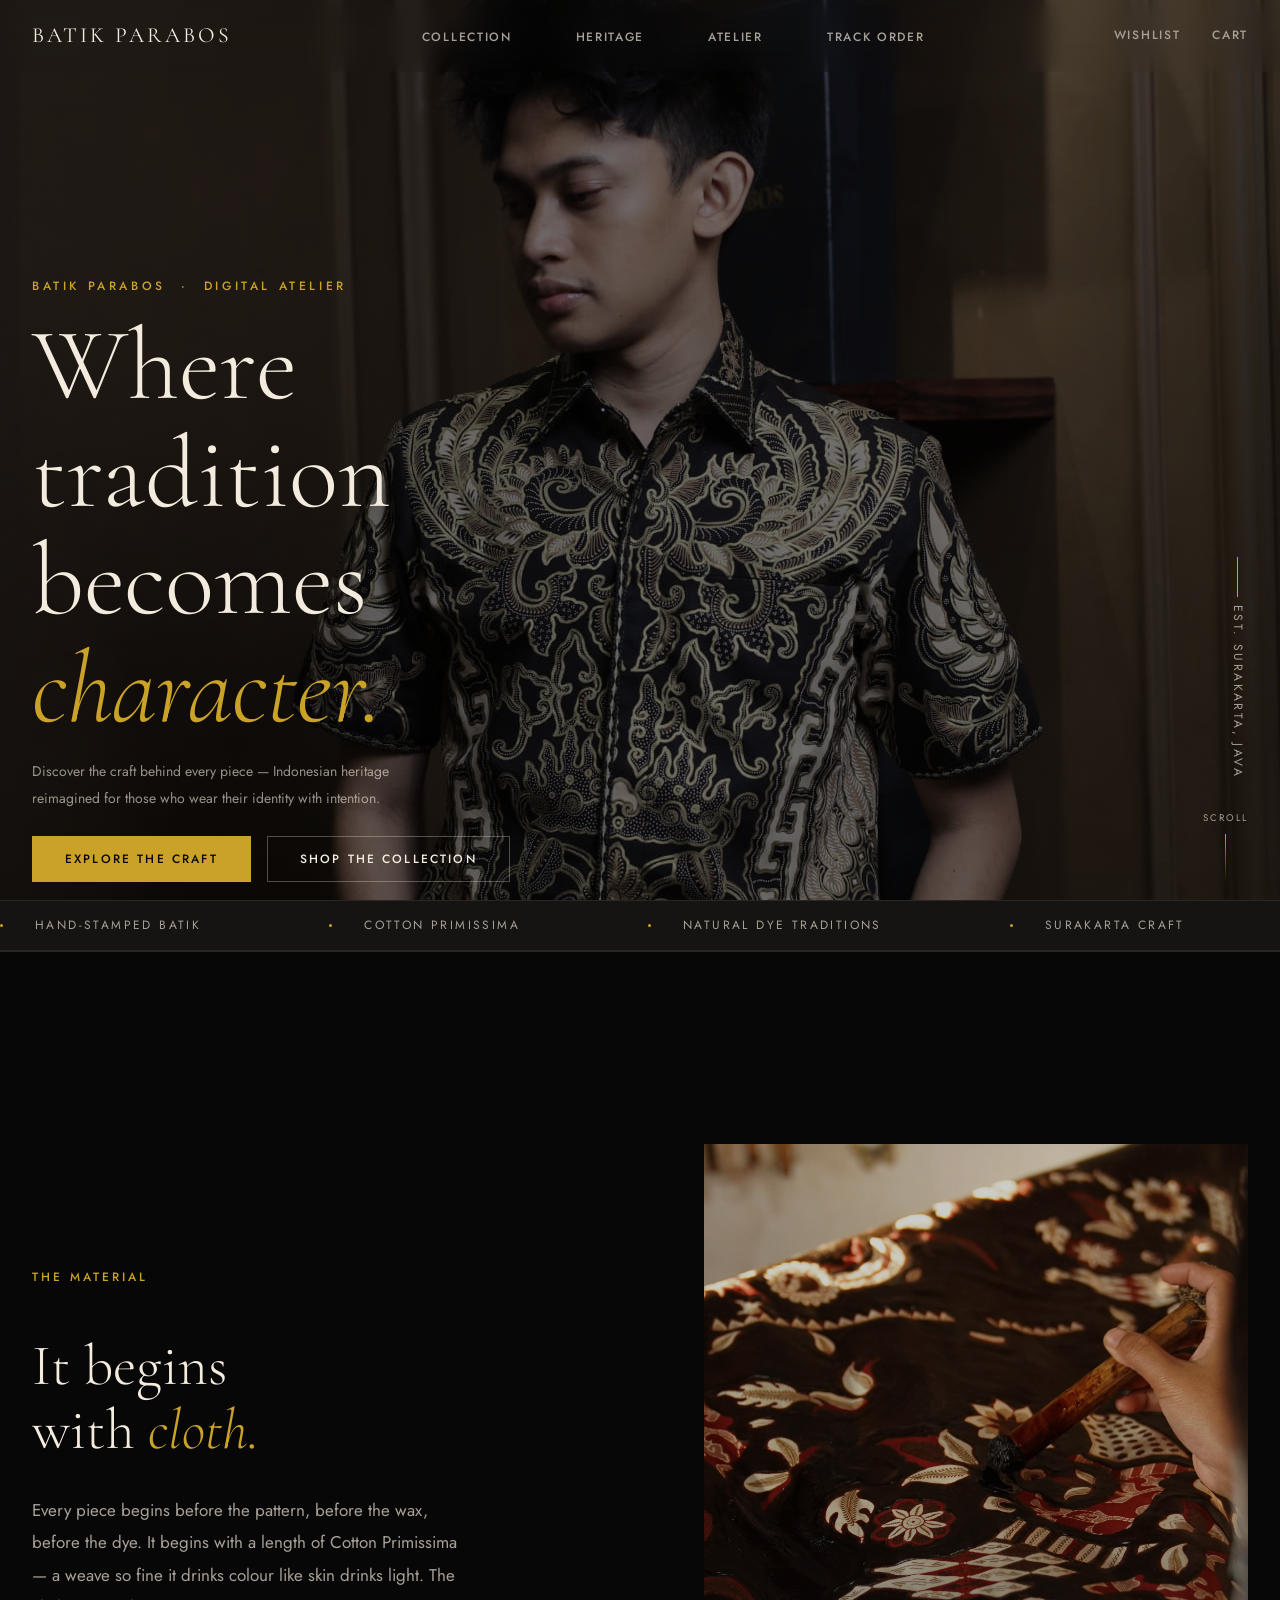
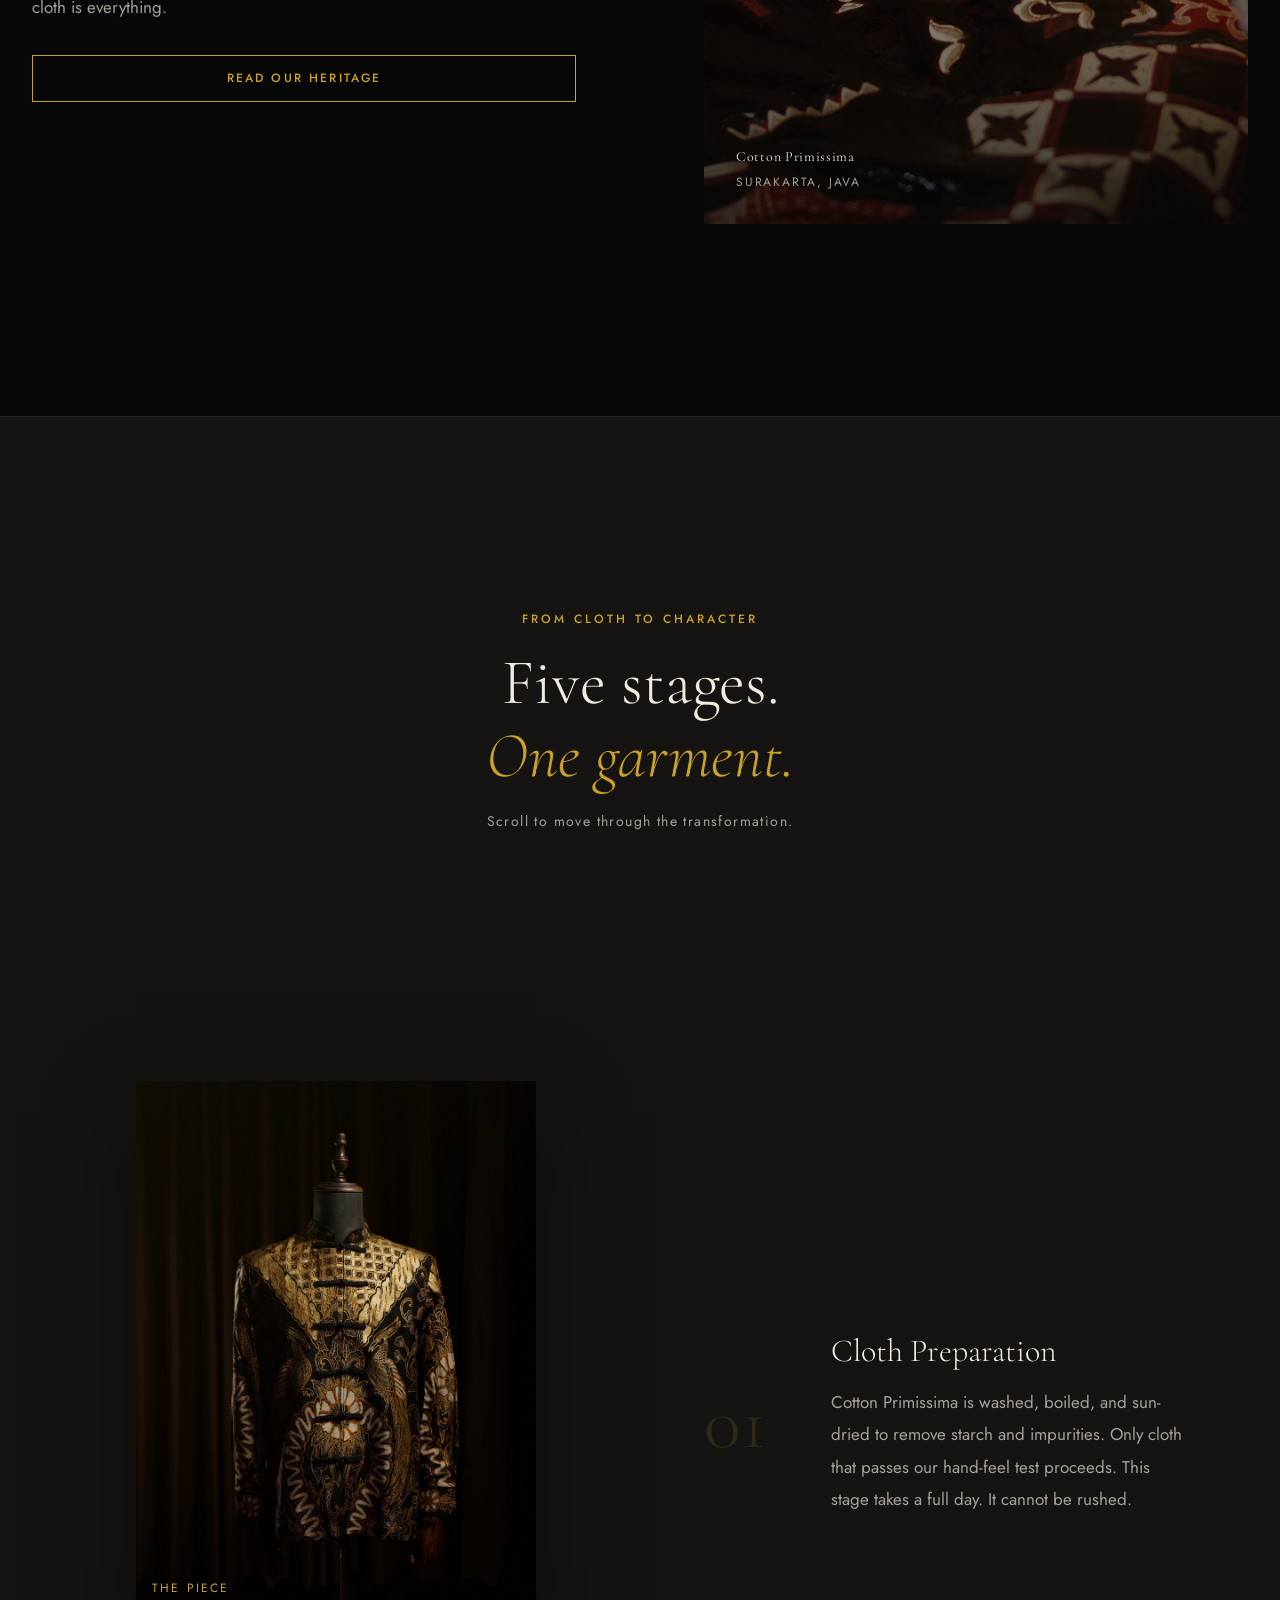
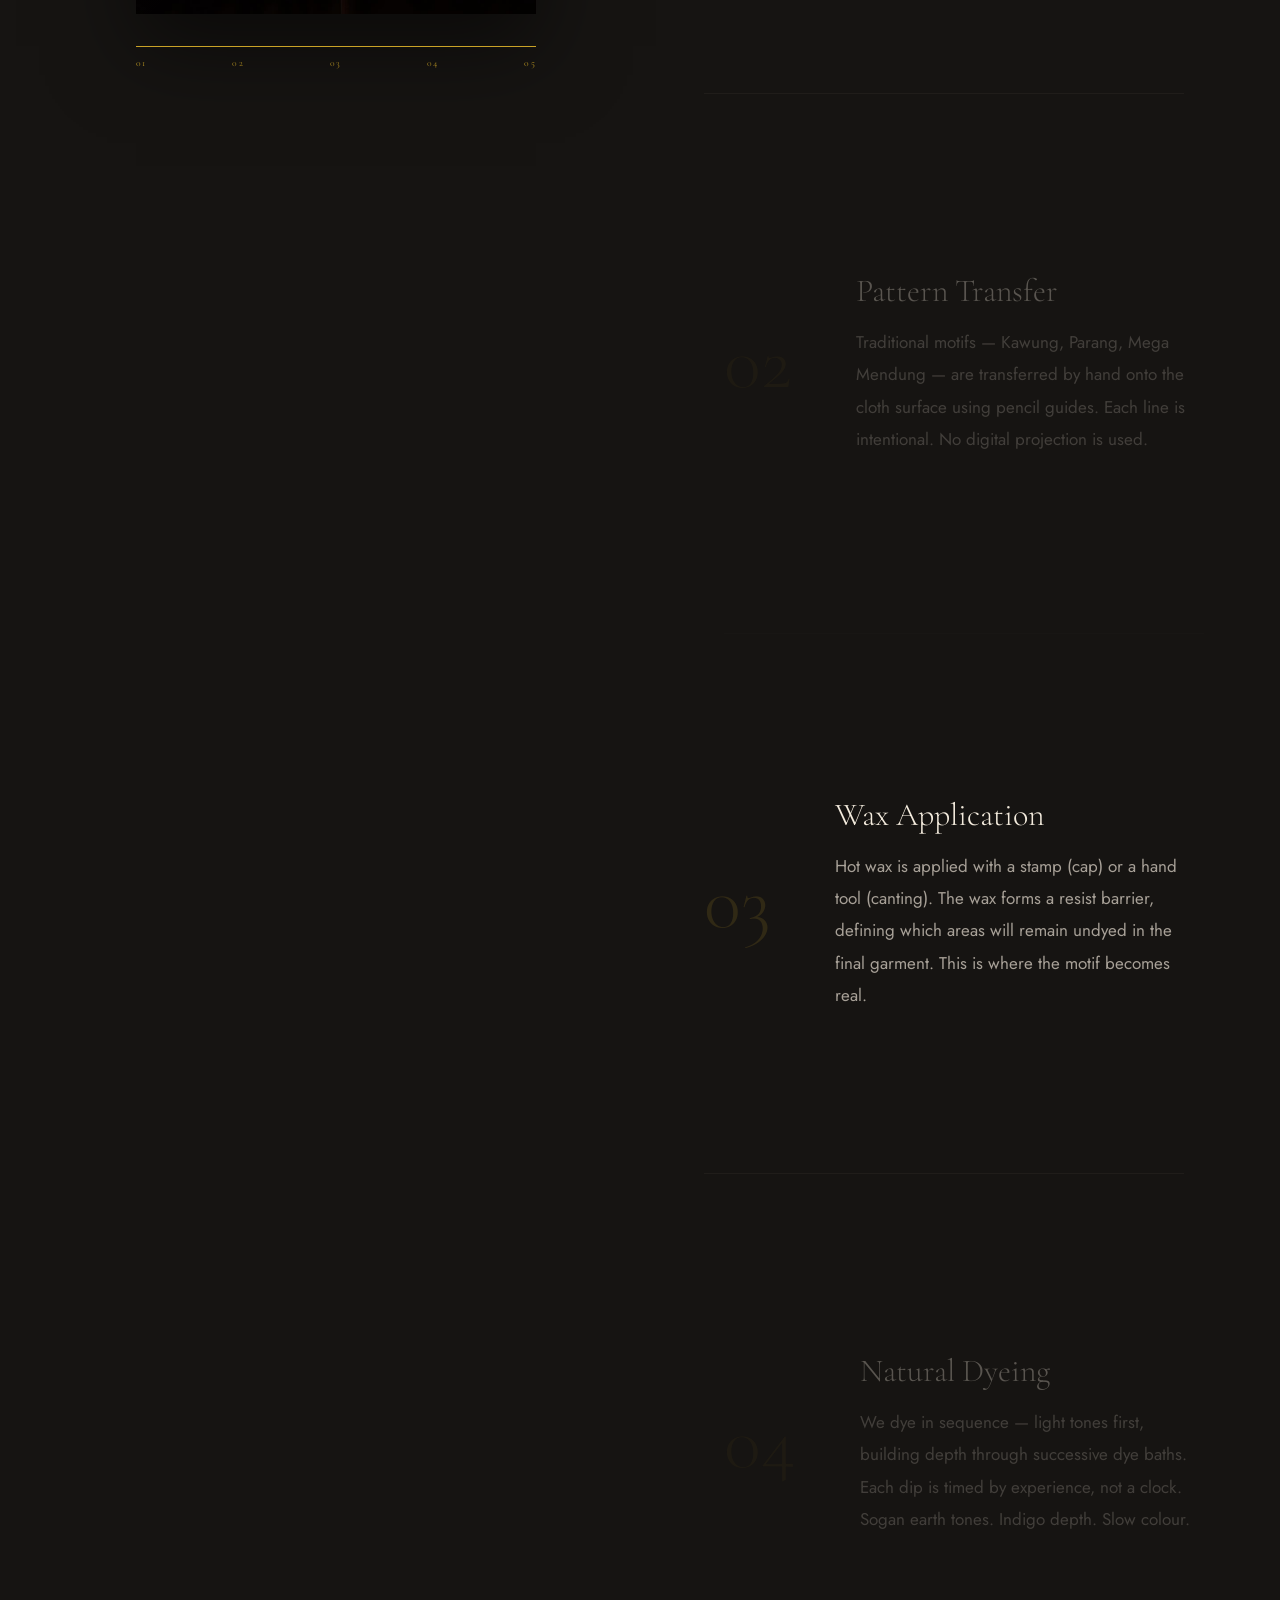
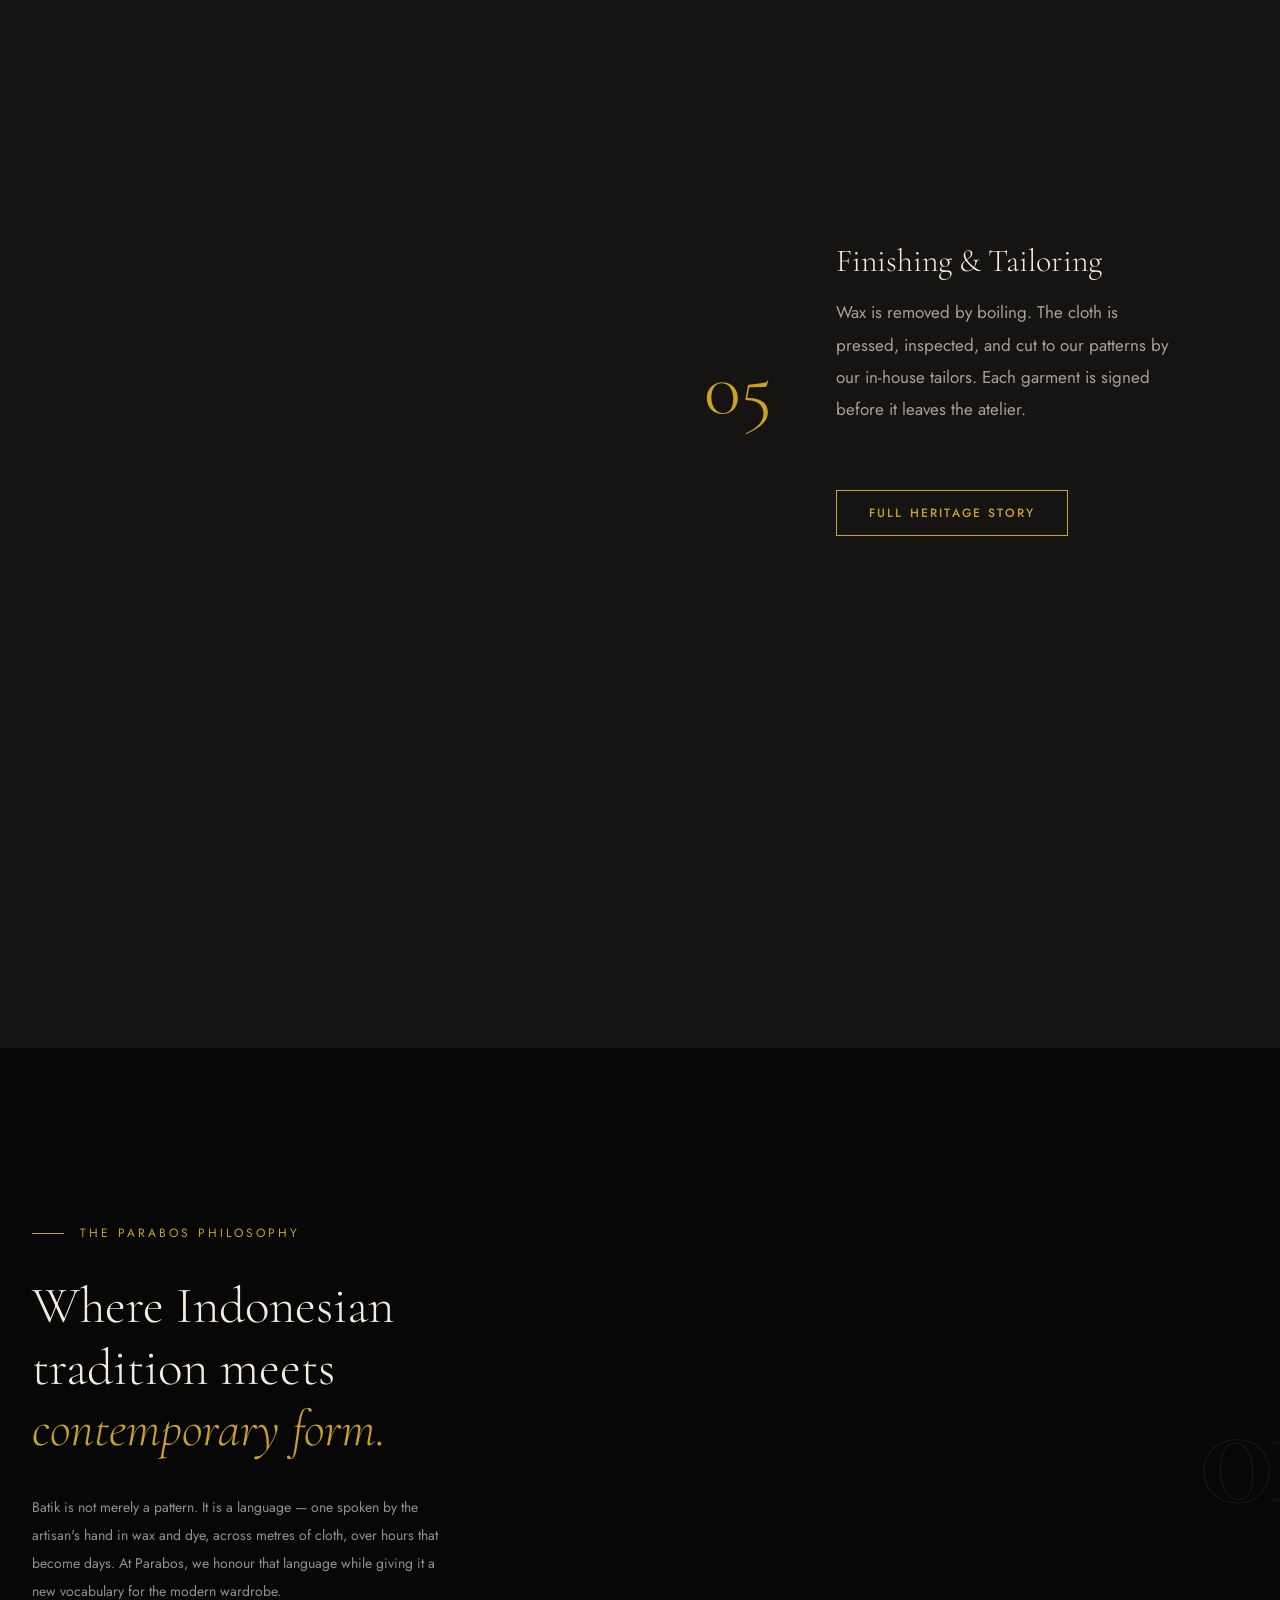
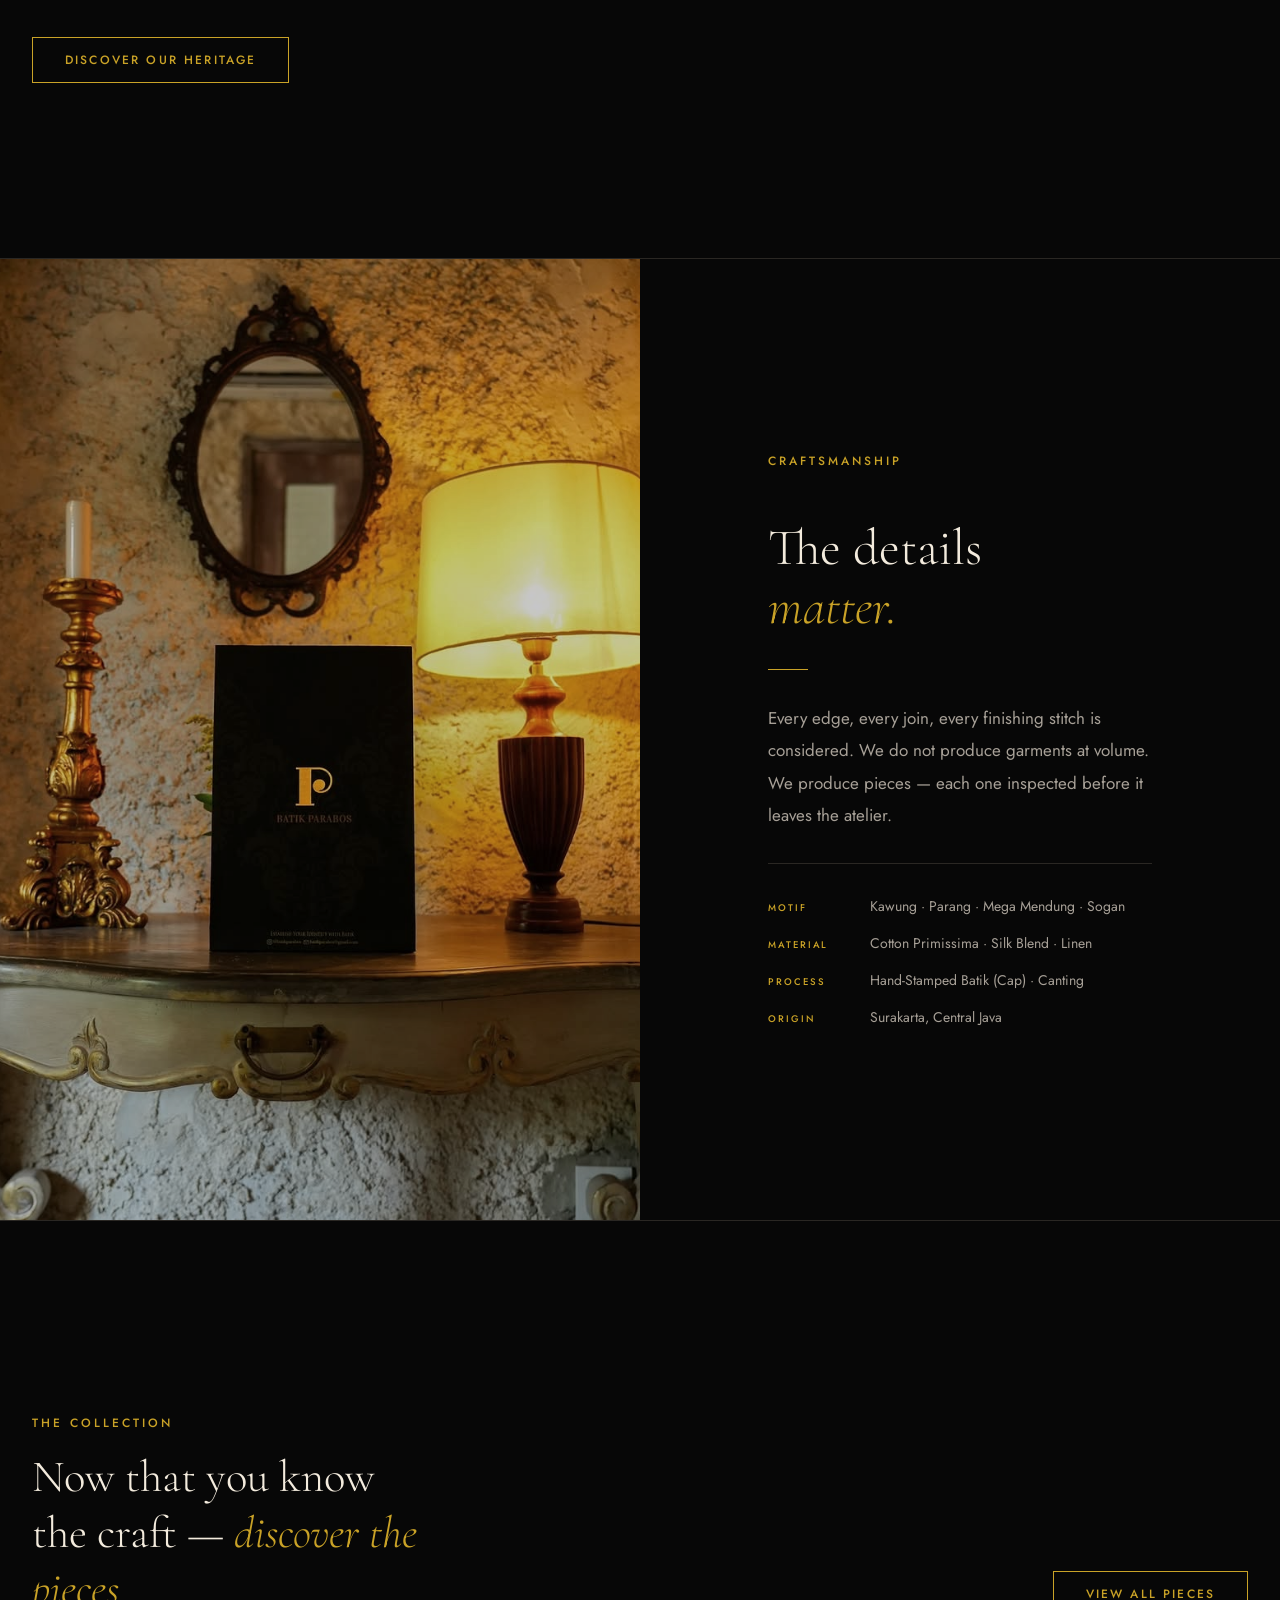
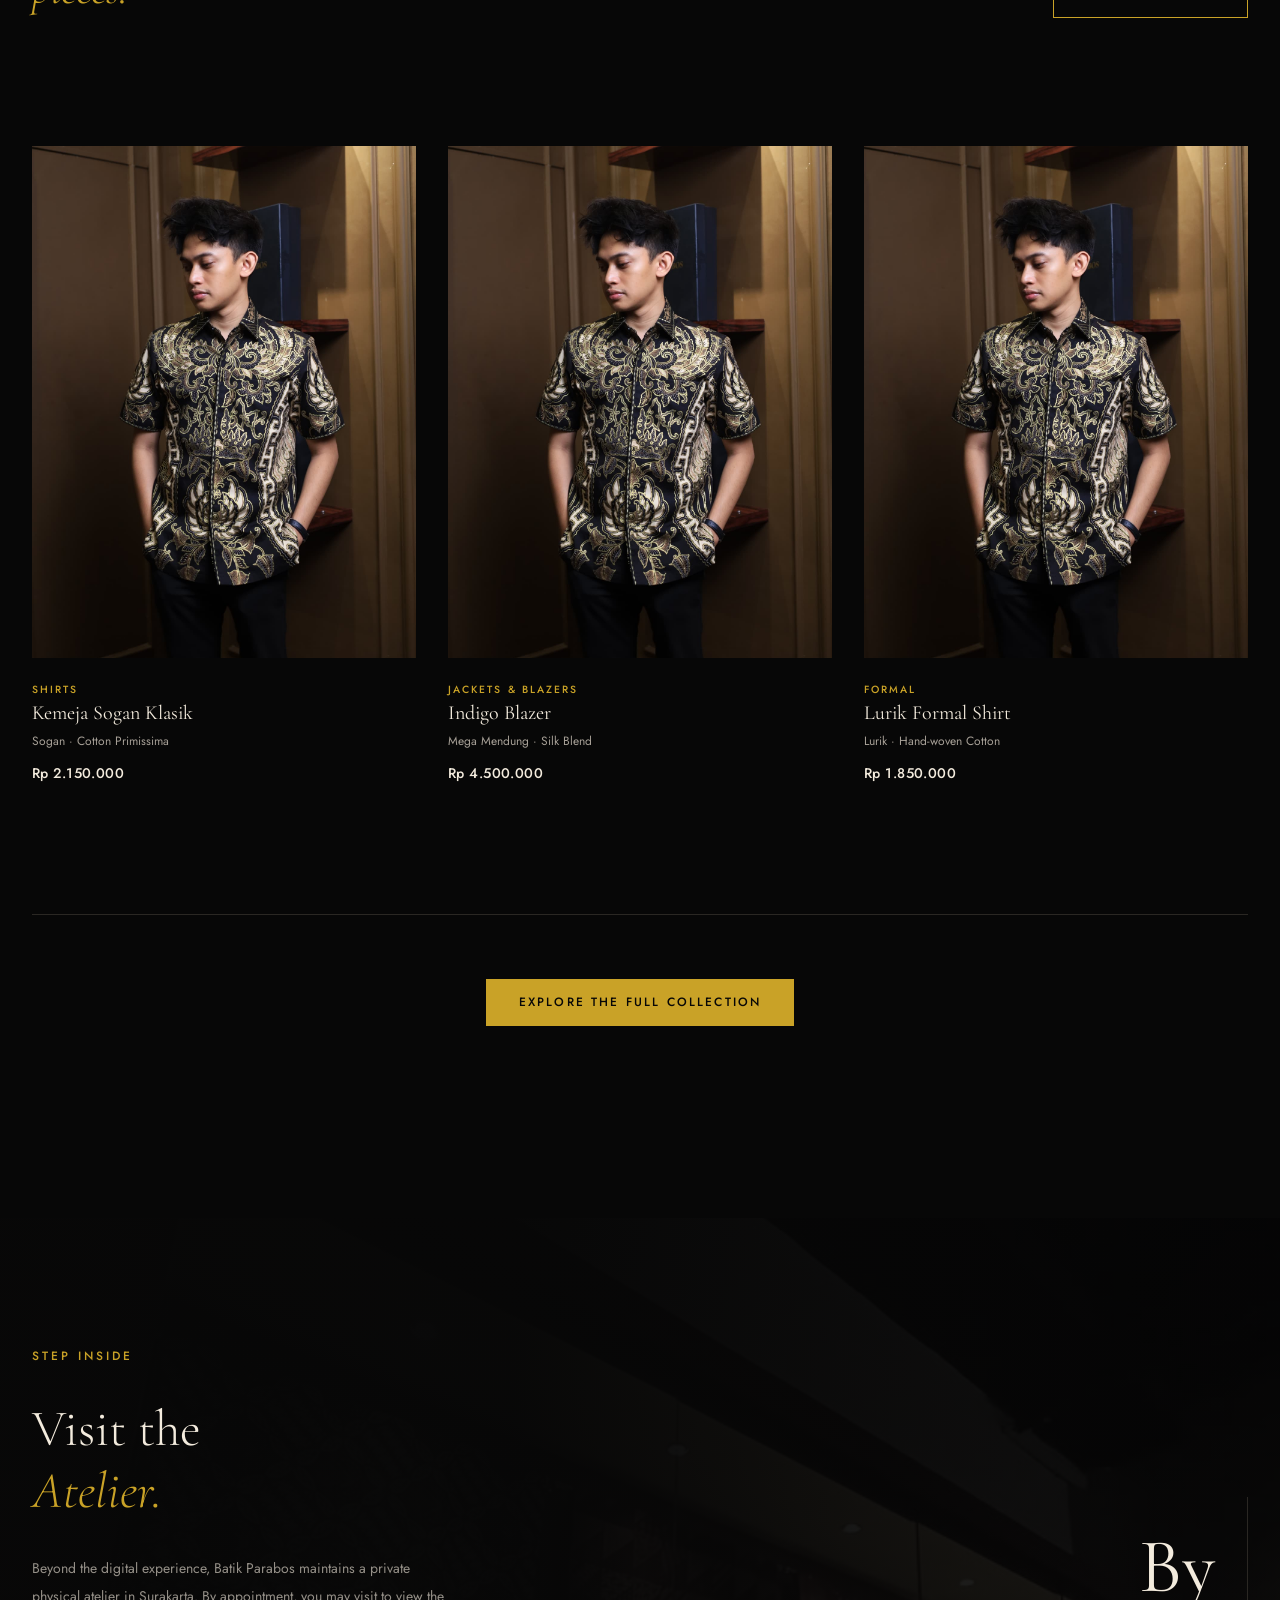
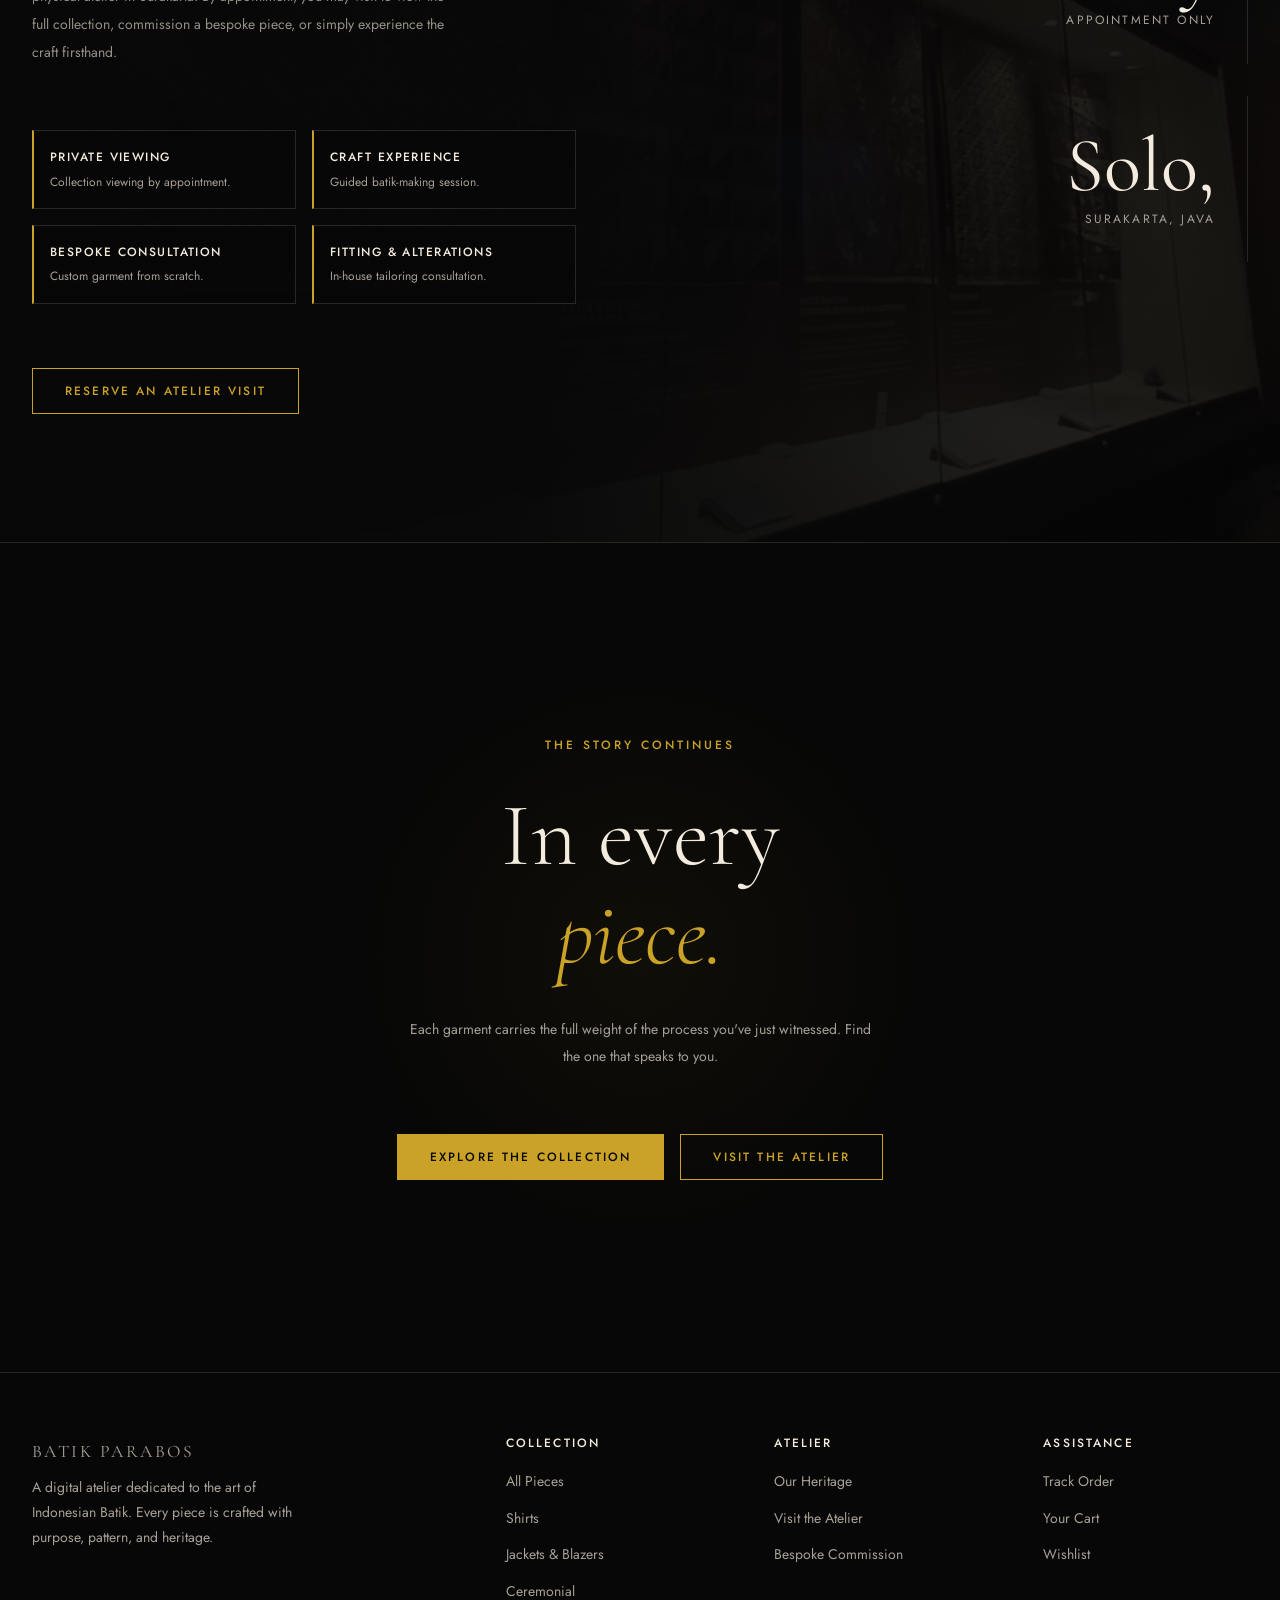
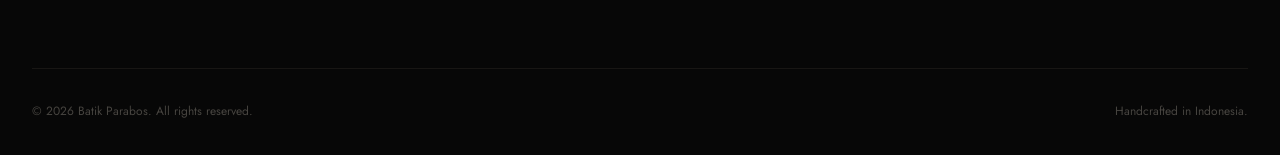
==== commit 6cdb318e: "fix-homepage bug fixing and finishing" ====
--- a/index.html
+++ b/index.html
@@ -5,7 +5,12 @@
   <meta name="viewport" content="width=device-width, initial-scale=1.0">
 
   <title>Batik Parabos — Digital Atelier</title>
-  <meta name="description" content="Batik Parabos is a digital atelier celebrating the art of Indonesian Batik. Explore our curated collection of handcrafted contemporary Batik garments.">
+  <meta name="description" content="Batik Parabos is a digital atelier celebrating the art of Indonesian Batik. Where tradition becomes character — discover the craft behind every piece.">
+
+  <!-- Open Graph -->
+  <meta property="og:title" content="Batik Parabos — Digital Atelier">
+  <meta property="og:description" content="Where tradition becomes character. Discover the craft behind every piece.">
+  <meta property="og:type" content="website">
 
   <!-- Preconnect for Google Fonts -->
   <link rel="preconnect" href="https://fonts.googleapis.com">
@@ -30,16 +35,25 @@
   <main id="main-content">
 
     <!-- ══════════════════════════════════════════════════════
-         §1  HERO — Digital Atelier Gateway
+         §1  HERO — Cinematic Gateway
     ══════════════════════════════════════════════════════ -->
     <section class="hero" aria-label="Hero">
 
       <div class="hero__bg"></div>
 
-      <!-- Background image (placeholder; swap src for real editorial photography) -->
       <div class="hero__image-frame hero__parallax">
+        <video 
+          class="hero__media hero__video"
+          src="https://parabos.online/__l5e/assets-v1/a1c9ec1b-d536-433f-be38-0cc360d6345f/parabos-showcase-audio.mp4"
+          autoplay
+          muted
+          loop
+          playsinline
+          preload="metadata"
+        ></video>
         <img
-          src="assets/images/placeholder.svg"
+          class="hero__media hero__fallback-img"
+          src="assets/images/tes.jpg"
           alt="A craftsman's hands carefully stamping a Batik pattern on fine cloth"
           width="1920"
           height="1080"
@@ -54,18 +68,20 @@
             <span class="hero__kicker">Batik Parabos &nbsp;·&nbsp; Digital Atelier</span>
 
             <h1 class="hero__headline">
-              Batik,<br>
-              <em>Reimagined.</em>
+              Where tradition<br>
+              becomes<br>
+              <em>character.</em>
             </h1>
 
             <p class="hero__sub">
-              A contemporary expression of Indonesian heritage and craftsmanship —
-              designed for those who wear their identity with intention.
+              Discover the craft behind every piece —
+              Indonesian heritage reimagined for those
+              who wear their identity with intention.
             </p>
 
             <div class="hero__actions">
-              <a href="collection.html" class="btn btn-primary">Explore Collection</a>
-              <a href="heritage.html" class="btn btn-ghost">Our Heritage</a>
+              <a href="#craft-story" class="btn btn-primary hero__scroll-to">Explore the Craft</a>
+              <a href="collection.html" class="btn btn-ghost">Shop the Collection</a>
             </div>
           </div>
 
@@ -88,7 +104,6 @@
     ══════════════════════════════════════════════════════ -->
     <div class="marquee-strip" aria-hidden="true">
       <div class="marquee-track">
-        <!-- Two identical sets for seamless loop -->
         <div class="marquee-item"><span class="marquee-dot"></span>Hand-Stamped Batik</div>
         <div class="marquee-item"><span class="marquee-dot"></span>Cotton Primissima</div>
         <div class="marquee-item"><span class="marquee-dot"></span>Natural Dye Traditions</div>
@@ -96,6 +111,7 @@
         <div class="marquee-item"><span class="marquee-dot"></span>Contemporary Silhouettes</div>
         <div class="marquee-item"><span class="marquee-dot"></span>Bespoke Commissions</div>
         <div class="marquee-item"><span class="marquee-dot"></span>Private Atelier Visits</div>
+        <div class="marquee-item"><span class="marquee-dot"></span>Five Stages of Craft</div>
         <div class="marquee-item"><span class="marquee-dot"></span>Hand-Stamped Batik</div>
         <div class="marquee-item"><span class="marquee-dot"></span>Cotton Primissima</div>
         <div class="marquee-item"><span class="marquee-dot"></span>Natural Dye Traditions</div>
@@ -103,18 +119,230 @@
         <div class="marquee-item"><span class="marquee-dot"></span>Contemporary Silhouettes</div>
         <div class="marquee-item"><span class="marquee-dot"></span>Bespoke Commissions</div>
         <div class="marquee-item"><span class="marquee-dot"></span>Private Atelier Visits</div>
+        <div class="marquee-item"><span class="marquee-dot"></span>Five Stages of Craft</div>
       </div>
     </div>
 
 
     <!-- ══════════════════════════════════════════════════════
-         §3  IMMERSIVE / PARALLAX PANEL
+         §3  MATERIAL — It begins with cloth
+    ══════════════════════════════════════════════════════ -->
+    <section class="material-intro" aria-label="Material">
+      <div class="container">
+        <div class="material-intro__layout">
+
+          <div class="material-intro__text">
+            <span class="eyebrow reveal">The Material</span>
+            <h2 class="material-intro__headline reveal reveal--delay-1">
+              It begins<br>with <em>cloth.</em>
+            </h2>
+            <p class="material-intro__body reveal reveal--delay-2">
+              Every piece begins before the pattern, before the wax, before the dye.
+              It begins with a length of Cotton Primissima — a weave so fine it drinks
+              colour like skin drinks light. The cloth is everything.
+            </p>
+            <a href="heritage.html" class="btn btn-secondary reveal reveal--delay-3">
+              Read Our Heritage
+            </a>
+          </div>
+
+          <div class="material-intro__visual reveal reveal--delay-1">
+            <div class="material-intro__cloth-wrap">
+              <img
+                src="assets/images/cloth.jpg"
+                alt="Fine batik cloth texture"
+                loading="lazy"
+              >
+              <div class="material-intro__cloth-overlay"></div>
+              <div class="material-intro__cloth-caption">
+                <span class="material-intro__caption-label">Cotton Primissima</span>
+                <span class="material-intro__caption-sub">Surakarta, Java</span>
+              </div>
+            </div>
+          </div>
+
+        </div>
+      </div>
+    </section>
+
+
+    <!-- ══════════════════════════════════════════════════════
+         §4  CRAFT STORY — Interactive Scroll Process
+         "From cloth to character"
+    ══════════════════════════════════════════════════════ -->
+    <section class="craft-story" id="craft-story" aria-label="The craft process">
+
+      <div class="craft-story__header container">
+        <span class="eyebrow reveal">From Cloth to Character</span>
+        <h2 class="craft-story__headline reveal reveal--delay-1">
+          Five stages.<br><em>One garment.</em>
+        </h2>
+        <p class="craft-story__sub reveal reveal--delay-2">
+          Scroll to move through the transformation.
+        </p>
+      </div>
+
+      <!-- Sticky scroll experience -->
+      <div class="craft-story__scroll-zone" id="craft-scroll-zone">
+
+        <!-- Left: sticky cloth canvas -->
+        <div class="craft-story__sticky-panel" id="craft-sticky-panel" aria-hidden="true">
+          <div class="craft-story__cloth" id="craft-cloth">
+
+            <!-- Stage layers — JS controls opacity/transform via scroll progress -->
+            <div class="craft-layer craft-layer--base" id="craft-layer-0">
+              <img src="assets/images/raw_cloth.jpg" alt="" aria-hidden="true">
+              <div class="craft-layer__overlay craft-overlay--raw"></div>
+              <div class="craft-layer__label">Raw Cloth</div>
+            </div>
+
+            <div class="craft-layer craft-layer--pattern" id="craft-layer-1">
+              <div class="craft-pattern-grid" aria-hidden="true">
+                <!-- SVG pattern lines drawn via CSS + JS -->
+                <svg class="craft-pattern-svg" viewBox="0 0 400 400" xmlns="http://www.w3.org/2000/svg" aria-hidden="true">
+                  <!-- Kawung circle motif — simplified -->
+                  <g class="pattern-kawung" fill="none" stroke="rgba(201,162,39,0.5)" stroke-width="0.8">
+                    <circle cx="100" cy="100" r="40"/>
+                    <circle cx="200" cy="100" r="40"/>
+                    <circle cx="300" cy="100" r="40"/>
+                    <circle cx="100" cy="200" r="40"/>
+                    <circle cx="200" cy="200" r="40"/>
+                    <circle cx="300" cy="200" r="40"/>
+                    <circle cx="100" cy="300" r="40"/>
+                    <circle cx="200" cy="300" r="40"/>
+                    <circle cx="300" cy="300" r="40"/>
+                    <!-- Inner diamonds -->
+                    <path d="M100,60 L140,100 L100,140 L60,100 Z"/>
+                    <path d="M200,60 L240,100 L200,140 L160,100 Z"/>
+                    <path d="M300,60 L340,100 L300,140 L260,100 Z"/>
+                    <path d="M100,160 L140,200 L100,240 L60,200 Z"/>
+                    <path d="M200,160 L240,200 L200,240 L160,200 Z"/>
+                    <path d="M300,160 L340,200 L300,240 L260,200 Z"/>
+                    <path d="M100,260 L140,300 L100,340 L60,300 Z"/>
+                    <path d="M200,260 L240,300 L200,340 L160,300 Z"/>
+                    <path d="M300,260 L340,300 L300,340 L260,300 Z"/>
+                  </g>
+                </svg>
+              </div>
+              <div class="craft-layer__label">Pattern Transferred</div>
+            </div>
+
+            <div class="craft-layer craft-layer--wax" id="craft-layer-2">
+              <div class="craft-wax-effect" aria-hidden="true">
+                <div class="wax-canting" id="wax-canting"></div>
+                <div class="wax-lines" id="wax-lines"></div>
+              </div>
+              <div class="craft-layer__label">Wax Applied</div>
+            </div>
+
+            <div class="craft-layer craft-layer--dye" id="craft-layer-3">
+              <img src="assets/images/dye.jpg" alt="" class="dye-pool-img" aria-hidden="true">
+              <div class="craft-layer__label">Dye Spreads</div>
+            </div>
+
+            <div class="craft-layer craft-layer--final" id="craft-layer-4">
+              <img src="assets/images/final.jpeg" alt="" aria-hidden="true">
+              <div class="craft-layer__overlay craft-overlay--final"></div>
+              <div class="craft-layer__label craft-layer__label--gold">The Piece</div>
+            </div>
+
+          </div>
+
+          <!-- Stage progress bar -->
+          <div class="craft-story__progress" aria-hidden="true">
+            <div class="craft-progress-track">
+              <div class="craft-progress-fill" id="craft-progress-fill"></div>
+            </div>
+            <div class="craft-progress-steps">
+              <span class="craft-progress-step" data-step="0">01</span>
+              <span class="craft-progress-step" data-step="1">02</span>
+              <span class="craft-progress-step" data-step="2">03</span>
+              <span class="craft-progress-step" data-step="3">04</span>
+              <span class="craft-progress-step" data-step="4">05</span>
+            </div>
+          </div>
+        </div>
+
+        <!-- Right: scrollable stage descriptions -->
+        <div class="craft-story__stages" id="craft-stages">
+
+          <div class="craft-stage" data-stage="0">
+            <span class="craft-stage__number">01</span>
+            <div class="craft-stage__content">
+              <h3 class="craft-stage__title">Cloth Preparation</h3>
+              <p class="craft-stage__body">
+                Cotton Primissima is washed, boiled, and sun-dried to remove starch
+                and impurities. Only cloth that passes our hand-feel test proceeds.
+                This stage takes a full day. It cannot be rushed.
+              </p>
+            </div>
+          </div>
+
+          <div class="craft-stage" data-stage="1">
+            <span class="craft-stage__number">02</span>
+            <div class="craft-stage__content">
+              <h3 class="craft-stage__title">Pattern Transfer</h3>
+              <p class="craft-stage__body">
+                Traditional motifs — Kawung, Parang, Mega Mendung — are transferred
+                by hand onto the cloth surface using pencil guides. Each line is
+                intentional. No digital projection is used.
+              </p>
+            </div>
+          </div>
+
+          <div class="craft-stage" data-stage="2">
+            <span class="craft-stage__number">03</span>
+            <div class="craft-stage__content">
+              <h3 class="craft-stage__title">Wax Application</h3>
+              <p class="craft-stage__body">
+                Hot wax is applied with a stamp (cap) or a hand tool (canting).
+                The wax forms a resist barrier, defining which areas will remain
+                undyed in the final garment. This is where the motif becomes real.
+              </p>
+            </div>
+          </div>
+
+          <div class="craft-stage" data-stage="3">
+            <span class="craft-stage__number">04</span>
+            <div class="craft-stage__content">
+              <h3 class="craft-stage__title">Natural Dyeing</h3>
+              <p class="craft-stage__body">
+                We dye in sequence — light tones first, building depth through
+                successive dye baths. Each dip is timed by experience, not a clock.
+                Sogan earth tones. Indigo depth. Slow colour.
+              </p>
+            </div>
+          </div>
+
+          <div class="craft-stage" data-stage="4">
+            <span class="craft-stage__number">05</span>
+            <div class="craft-stage__content">
+              <h3 class="craft-stage__title">Finishing &amp; Tailoring</h3>
+              <p class="craft-stage__body">
+                Wax is removed by boiling. The cloth is pressed, inspected, and
+                cut to our patterns by our in-house tailors. Each garment is
+                signed before it leaves the atelier.
+              </p>
+              <a href="heritage.html" class="btn btn-secondary craft-stage__cta">
+                Full Heritage Story
+              </a>
+            </div>
+          </div>
+
+        </div>
+
+      </div><!-- /.craft-story__scroll-zone -->
+    </section>
+
+
+    <!-- ══════════════════════════════════════════════════════
+         §5  IMMERSIVE / PHILOSOPHY PANEL
     ══════════════════════════════════════════════════════ -->
     <section class="immersive" aria-label="About Batik Parabos">
 
       <div class="immersive__bg-layer" aria-hidden="true">
         <img
-          src="assets/images/placeholder.svg"
+          src="assets/images/philosophy.jpg"
           alt=""
           width="1920"
           height="1080"
@@ -147,149 +375,62 @@
         </div>
       </div>
 
-      <!-- Large decorative number -->
       <span class="immersive__number" aria-hidden="true">01</span>
 
     </section>
 
 
     <!-- ══════════════════════════════════════════════════════
-         §4  HERITAGE SECTION
-    ══════════════════════════════════════════════════════ -->
-    <section class="heritage" aria-labelledby="heritage-heading">
-
-      <div class="heritage__grid">
-
-        <!-- Image column -->
-        <div class="heritage__image-col">
+         §6  DETAILS MATTER — Editorial Craftsmanship
+    ══════════════════════════════════════════════════════ -->
+    <section class="details-matter" aria-label="Craftsmanship detail">
+      <div class="details-matter__layout">
+
+        <div class="details-matter__image-block">
           <img
-            src="assets/images/placeholder.svg"
-            alt="A Batik craftsman working in the atelier at Batik Parabos"
-            width="900"
-            height="1100"
+            src="assets/images/craftmanship.jpg"
+            alt="Close-up of batik pattern detail"
             loading="lazy"
           >
         </div>
 
-        <!-- Text column -->
-        <div class="heritage__text-col">
-
-          <span class="eyebrow reveal">Indonesian Heritage</span>
-
-          <h2 class="heritage__quote reveal reveal--delay-1" id="heritage-heading">
-            Patterns that carry<br>the memory of Java.
+        <div class="details-matter__text-block">
+          <span class="eyebrow reveal">Craftsmanship</span>
+          <h2 class="details-matter__headline reveal reveal--delay-1">
+            The details<br><em>matter.</em>
           </h2>
-
-          <p class="heritage__body reveal reveal--delay-2">
-            Batik Parabos was born in Surakarta — a city whose royal court
-            traditions gave the world some of its most enduring textile art.
-            Each motif in our collection carries a history: Sogan earth tones
-            from the Solo court, Parang diagonals of the Mataram kingdom,
-            Kawung circles of purity.
+          <div class="details-matter__divider" aria-hidden="true"></div>
+          <p class="details-matter__body reveal reveal--delay-2">
+            Every edge, every join, every finishing stitch is considered.
+            We do not produce garments at volume. We produce pieces —
+            each one inspected before it leaves the atelier.
           </p>
-          <p class="heritage__body reveal reveal--delay-2">
-            We do not replicate tradition. We converse with it — bringing the
-            same devotion to craft into contemporary garments that belong in
-            the present.
-          </p>
-
-          <div class="heritage__facts reveal reveal--delay-2">
-            <div class="heritage__fact">
-              <p class="heritage__fact-num">5</p>
-              <p class="heritage__fact-label">Craftsmanship Stages</p>
-            </div>
-            <div class="heritage__fact">
-              <p class="heritage__fact-num">40+</p>
-              <p class="heritage__fact-label">Years of Tradition</p>
-            </div>
-          </div>
-
-          <a href="heritage.html" class="btn btn-secondary reveal reveal--delay-3">
-            Discover Our Heritage
-          </a>
-
-        </div>
-
-      </div>
-
-    </section>
-
-
-    <!-- ══════════════════════════════════════════════════════
-         §5  CRAFTSMANSHIP SECTION
-    ══════════════════════════════════════════════════════ -->
-    <section class="craft" aria-labelledby="craft-heading">
-
-      <div class="container">
-        <div class="craft__header">
-          <span class="eyebrow reveal">The Craft</span>
-          <h2 class="craft__headline reveal reveal--delay-1" id="craft-heading">
-            Five stages. One garment.
-          </h2>
-          <p class="text-muted reveal reveal--delay-2" style="max-width:520px; margin:0 auto;">
-            Every Batik Parabos piece moves through five distinct stages of craft
-            before it arrives with you. Each stage requires skill, patience, and care
-            that cannot be automated.
-          </p>
-        </div>
-
-        <div class="craft__grid">
-
-          <article class="craft__item reveal" data-step="01">
-            <span class="craft__step">Stage 01</span>
-            <h3 class="craft__item-title">Cloth Preparation</h3>
-            <p class="craft__item-body">
-              Cotton Primissima is washed, boiled, and sun-dried to remove starch
-              and impurities. Only cloth that passes our hand-feel test proceeds.
-            </p>
-          </article>
-
-          <article class="craft__item reveal reveal--delay-1" data-step="02">
-            <span class="craft__step">Stage 02</span>
-            <h3 class="craft__item-title">Pattern Transfer</h3>
-            <p class="craft__item-body">
-              Traditional motifs are transferred by hand onto the cloth surface using
-              pencil guides. Each line is intentional; no digital projection is used.
-            </p>
-          </article>
-
-          <article class="craft__item reveal reveal--delay-2" data-step="03">
-            <span class="craft__step">Stage 03</span>
-            <h3 class="craft__item-title">Wax Application</h3>
-            <p class="craft__item-body">
-              Hot wax is applied with a stamp (cap) or a hand tool (canting).
-              The wax forms a resist barrier, defining which areas will remain
-              undyed in the final garment.
-            </p>
-          </article>
-
-          <article class="craft__item reveal" data-step="04">
-            <span class="craft__step">Stage 04</span>
-            <h3 class="craft__item-title">Natural Dyeing</h3>
-            <p class="craft__item-body">
-              We dye in sequence — light tones first, building depth through
-              successive dye baths. Each dip is timed by experience, not a clock.
-            </p>
-          </article>
-
-          <article class="craft__item reveal reveal--delay-1" data-step="05">
-            <span class="craft__step">Stage 05</span>
-            <h3 class="craft__item-title">Finishing &amp; Tailoring</h3>
-            <p class="craft__item-body">
-              Wax is removed by boiling. The cloth is pressed, inspected, and
-              cut to our patterns by our in-house tailors. Each garment is
-              signed before it leaves the atelier.
-            </p>
-          </article>
-
-        </div>
-      </div>
-
-    </section>
-
-
-    <!-- ══════════════════════════════════════════════════════
-         §6  COLLECTION PREVIEW
+          <div class="details-matter__specs reveal reveal--delay-2">
+            <div class="details-spec">
+              <span class="details-spec__label">Motif</span>
+              <span class="details-spec__value">Kawung · Parang · Mega Mendung · Sogan</span>
+            </div>
+            <div class="details-spec">
+              <span class="details-spec__label">Material</span>
+              <span class="details-spec__value">Cotton Primissima · Silk Blend · Linen</span>
+            </div>
+            <div class="details-spec">
+              <span class="details-spec__label">Process</span>
+              <span class="details-spec__value">Hand-Stamped Batik (Cap) · Canting</span>
+            </div>
+            <div class="details-spec">
+              <span class="details-spec__label">Origin</span>
+              <span class="details-spec__value">Surakarta, Central Java</span>
+            </div>
+          </div>
+        </div>
+
+      </div>
+    </section>
+
+
+    <!-- ══════════════════════════════════════════════════════
+         §7  COLLECTION PREVIEW
     ══════════════════════════════════════════════════════ -->
     <section class="collection-preview" aria-labelledby="collection-heading">
       <div class="container">
@@ -298,11 +439,11 @@
           <div>
             <span class="eyebrow reveal">The Collection</span>
             <h2 class="collection-preview__headline reveal reveal--delay-1" id="collection-heading">
-              Selected Pieces
+              Now that you know<br>the craft — <em>discover the pieces.</em>
             </h2>
           </div>
-          <a href="collection.html" class="btn btn-secondary reveal">
-            Explore All Pieces
+          <a href="collection.html" class="btn btn-secondary reveal collection-preview__header-cta">
+            View All Pieces
           </a>
         </div>
 
@@ -314,9 +455,9 @@
           aria-label="Featured Collection"
         ></div>
 
-        <div style="text-align:center; margin-top:var(--spacing-xl);">
+        <div class="collection-preview__footer">
           <a href="collection.html" class="btn btn-primary reveal">
-            View Full Collection
+            Explore the Full Collection
           </a>
         </div>
 
@@ -325,13 +466,13 @@
 
 
     <!-- ══════════════════════════════════════════════════════
-         §7  ATELIER SECTION
+         §8  ATELIER SECTION
     ══════════════════════════════════════════════════════ -->
     <section class="atelier" aria-labelledby="atelier-heading">
 
       <div class="atelier__bg" aria-hidden="true">
         <img
-          src="assets/images/placeholder.svg"
+          src="assets/images/museum.jpg"
           alt=""
           width="1920"
           height="1080"
@@ -342,9 +483,8 @@
       <div class="container">
         <div class="atelier__inner">
 
-          <!-- Left: copy -->
           <div class="atelier__left">
-            <p class="atelier__label eyebrow reveal">Private Atelier</p>
+            <p class="atelier__label eyebrow reveal">Step Inside</p>
 
             <h2 class="atelier__headline reveal reveal--delay-1" id="atelier-heading">
               Visit the<br><em>Atelier.</em>
@@ -376,12 +516,11 @@
               </div>
             </div>
 
-            <a href="heritage.html#atelier" class="btn btn-secondary reveal reveal--delay-3">
+            <a href="atelier.html" class="btn btn-secondary reveal reveal--delay-3">
               Reserve an Atelier Visit
             </a>
           </div>
 
-          <!-- Right: decorative stat block -->
           <div class="atelier__right" aria-hidden="true">
             <div class="atelier__stat-block">
               <p class="atelier__stat-num">By</p>
@@ -400,25 +539,25 @@
 
 
     <!-- ══════════════════════════════════════════════════════
-         §8  FINAL CTA — Begin Your Collection
+         §9  FINAL CTA
     ══════════════════════════════════════════════════════ -->
     <section class="final-cta" aria-labelledby="final-cta-heading">
       <div class="container container--narrow">
 
-        <span class="eyebrow final-cta__eyebrow reveal">Begin</span>
+        <span class="eyebrow final-cta__eyebrow reveal">The Story Continues</span>
 
         <h2 class="final-cta__headline reveal reveal--delay-1" id="final-cta-heading">
-          Your<br><em>Collection</em><br>Awaits.
+          In every<br><em>piece.</em>
         </h2>
 
         <p class="final-cta__sub reveal reveal--delay-2">
-          Each piece in our collection was made to be worn, not merely admired.
-          Explore the full atelier and find the piece that speaks to you.
+          Each garment carries the full weight of the process you've just witnessed.
+          Find the one that speaks to you.
         </p>
 
         <div class="final-cta__actions reveal reveal--delay-3">
-          <a href="collection.html" class="btn btn-primary">Explore Collection</a>
-          <a href="heritage.html"   class="btn btn-secondary">Our Heritage</a>
+          <a href="collection.html" class="btn btn-primary">Explore the Collection</a>
+          <a href="atelier.html"    class="btn btn-secondary">Visit the Atelier</a>
         </div>
 
       </div>
--- a/css/variables.css
+++ b/css/variables.css
@@ -2,6 +2,7 @@
   /* ── Brand Palette ─────────────────────────────── */
   --bg:           #070707;
   --surface:      #111111;
+  --surface-1:    #111111;
   --surface-2:    #161412;
   --gold:         #C9A227;
   --gold-dim:     #8F741A;
@@ -23,6 +24,7 @@
   --text-xs:   0.75rem;
   --text-sm:   0.875rem;
   --text-base: 1rem;
+  --text-md:   1.0625rem;
   --text-lg:   1.25rem;
   --text-xl:   1.5rem;
   --text-2xl:  2rem;
@@ -38,10 +40,13 @@
   --spacing-lg:  2rem;
   --spacing-xl:  4rem;
   --spacing-xxl: 8rem;
+  --spacing-xxxl: 12rem;
 
   /* ── Transitions ─────────────────────────────────── */
-  --transition:      all 0.3s ease;
-  --transition-slow: all 0.6s cubic-bezier(0.25, 0.46, 0.45, 0.94);
+  --transition:        all 0.3s ease;
+  --transition-fast:   all 0.18s ease;
+  --transition-normal: all 0.3s ease;
+  --transition-slow:   all 0.6s cubic-bezier(0.25, 0.46, 0.45, 0.94);
 
   /* ── Layout ──────────────────────────────────────── */
   --navbar-h: 72px;
--- a/css/components.css
+++ b/css/components.css
@@ -68,6 +68,15 @@
   outline: 2px solid var(--gold);
   outline-offset: 3px;
 }
+
+/* ─────────────────────────────────────────────────────────
+   UTILITY
+───────────────────────────────────────────────────────── */
+.hidden { display: none !important; }
+.mt-lg  { margin-top: var(--spacing-lg); }
+.mt-xl  { margin-top: var(--spacing-xl); }
+.text-center { text-align: center; }
+.text-left   { text-align: left; }
 
 /* ─────────────────────────────────────────────────────────
    FORMS
@@ -324,6 +333,23 @@
 }
 
 /* ─────────────────────────────────────────────────────────
+   PRODUCT GRID (shared — used on collection + wishlist)
+───────────────────────────────────────────────────────── */
+.product-grid {
+  display: grid;
+  grid-template-columns: repeat(3, 1fr);
+  gap: var(--spacing-xl) var(--spacing-lg);
+}
+
+@media (max-width: 1024px) {
+  .product-grid { grid-template-columns: repeat(2, 1fr); }
+}
+
+@media (max-width: 580px) {
+  .product-grid { grid-template-columns: 1fr; gap: var(--spacing-xxl); }
+}
+
+/* ─────────────────────────────────────────────────────────
    PRODUCT CARD
 ───────────────────────────────────────────────────────── */
 .product-card {
@@ -417,6 +443,57 @@
   font-weight: 600;
 }
 
+/* Link wrapper — removes global a:hover gold colour from entire card */
+.product-card__link {
+  display: block;
+  color: inherit;
+}
+
+.product-card__link:hover {
+  color: inherit;
+}
+
+/* Wishlist heart button on collection cards */
+.product-card__wishlist-btn {
+  position: absolute;
+  top: var(--spacing-md);
+  right: var(--spacing-md);
+  width: 36px;
+  height: 36px;
+  border-radius: 50%;
+  border: 1px solid rgba(243, 235, 221, 0.2);
+  background: rgba(7, 7, 7, 0.5);
+  backdrop-filter: blur(6px);
+  color: var(--ivory);
+  display: flex;
+  align-items: center;
+  justify-content: center;
+  cursor: pointer;
+  transition: background-color 0.2s ease, color 0.2s ease, border-color 0.2s ease;
+  z-index: 2;
+  opacity: 0;
+  transform: scale(0.9);
+  transition: opacity 0.25s ease, transform 0.25s ease, background-color 0.2s ease;
+}
+
+.product-card:hover .product-card__wishlist-btn {
+  opacity: 1;
+  transform: scale(1);
+}
+
+.product-card__wishlist-btn.is-active {
+  opacity: 1;
+  color: var(--gold);
+  border-color: var(--gold);
+  background: rgba(7, 7, 7, 0.7);
+}
+
+.product-card__wishlist-btn:hover {
+  background: rgba(201, 162, 39, 0.15);
+  border-color: var(--gold);
+  color: var(--gold);
+}
+
 /* ─────────────────────────────────────────────────────────
    FOOTER
 ───────────────────────────────────────────────────────── */
--- a/css/homepage.css
+++ b/css/homepage.css
@@ -23,7 +23,6 @@
   z-index: 0;
 }
 
-/* Subtle batik-inspired diagonal texture overlay */
 .hero__bg::before {
   content: '';
   position: absolute;
@@ -31,15 +30,14 @@
   background-image:
     repeating-linear-gradient(
       135deg,
-      rgba(201,162,39,0.03) 0px,
-      rgba(201,162,39,0.03) 1px,
+      rgba(201,162,39,0.025) 0px,
+      rgba(201,162,39,0.025) 1px,
       transparent 1px,
       transparent 60px
     );
   z-index: 1;
 }
 
-/* Large ambient glow for depth */
 .hero__bg::after {
   content: '';
   position: absolute;
@@ -50,21 +48,23 @@
   height: 60vh;
   background: radial-gradient(
     ellipse at center,
-    rgba(138, 90, 50, 0.12) 0%,
+    rgba(138, 90, 50, 0.1) 0%,
     transparent 70%
   );
   z-index: 1;
 }
 
-/* Placeholder image treatment */
 .hero__image-frame {
   position: absolute;
   inset: 0;
   z-index: 2;
   overflow: hidden;
-}
-
-.hero__image-frame img {
+  background-color: var(--bg); /* Backup color if media fails */
+}
+
+.hero__media {
+  position: absolute;
+  inset: 0;
   width: 100%;
   height: 100%;
   object-fit: cover;
@@ -74,19 +74,33 @@
   filter: brightness(0.45) saturate(0.7);
 }
 
+.hero__fallback-img {
+  z-index: 1;
+}
+
+.hero__video {
+  z-index: 2;
+}
+
+/* Graceful degradation for users preferring reduced motion */
+@media (prefers-reduced-motion: reduce) {
+  .hero__video {
+    display: none !important;
+  }
+}
+
 .hero__image-frame::after {
   content: '';
   position: absolute;
   inset: 0;
   background: linear-gradient(
     to top,
-    rgba(7,7,7,0.92) 0%,
-    rgba(7,7,7,0.4) 50%,
-    rgba(7,7,7,0.15) 100%
+    rgba(7,7,7,0.96) 0%,
+    rgba(7,7,7,0.35) 55%,
+    rgba(7,7,7,0.1) 100%
   );
 }
 
-/* Parallax layer (JS-driven) */
 .hero__parallax {
   will-change: transform;
 }
@@ -95,7 +109,9 @@
   position: relative;
   z-index: 10;
   width: 100%;
-  padding: 0 0 var(--spacing-xxl);
+  /* Push down further. Top padding protects navbar overlap. */
+  padding-top: calc(var(--navbar-h) + 12vh);
+  padding-bottom: 2vh;
 }
 
 .hero__content .container {
@@ -158,7 +174,6 @@
   animation: heroFadeUp 0.9s 0.95s cubic-bezier(0.25,0.46,0.45,0.94) forwards;
 }
 
-/* Right col: decorative vertical text + scroll indicator */
 .hero__meta-col {
   display: flex;
   flex-direction: column;
@@ -247,20 +262,15 @@
 }
 
 @media (max-width: 768px) {
-  .hero {
-    align-items: flex-end;
-  }
   .hero__headline {
     font-size: clamp(2.8rem, 10vw, 5rem);
-  }
-  .hero__content {
-    padding-bottom: var(--spacing-lg);
   }
   .hero__actions {
     flex-direction: column;
     align-items: flex-start;
   }
 }
+
 
 /* ═══════════════════════════════════════════════════════
    § 2  MARQUEE / CREDENTIAL STRIP
@@ -277,7 +287,7 @@
 .marquee-track {
   display: flex;
   width: max-content;
-  animation: marqueeScroll 32s linear infinite;
+  animation: marqueeScroll 40s linear infinite;
 }
 
 .marquee-item {
@@ -292,7 +302,7 @@
   white-space: nowrap;
 }
 
-.marquee-item .marquee-dot {
+.marquee-dot {
   width: 3px;
   height: 3px;
   border-radius: 50%;
@@ -306,13 +316,517 @@
 }
 
 @media (prefers-reduced-motion: reduce) {
-  .marquee-track {
-    animation: none;
-  }
-}
+  .marquee-track { animation: none; }
+}
+
 
 /* ═══════════════════════════════════════════════════════
-   § 3  IMMERSIVE / PARALLAX PANEL
+   § 3  MATERIAL INTRO
+═══════════════════════════════════════════════════════ */
+.material-intro {
+  padding: var(--spacing-xxxl) 0;
+  border-top: 1px solid var(--line);
+}
+
+.material-intro__layout {
+  display: grid;
+  grid-template-columns: 1fr 1fr;
+  gap: var(--spacing-xxl);
+  align-items: center;
+}
+
+.material-intro__text {
+  display: flex;
+  flex-direction: column;
+  gap: var(--spacing-lg);
+}
+
+.material-intro__headline {
+  font-family: var(--font-heading);
+  font-size: clamp(2.5rem, 4.5vw, 4rem);
+  font-weight: 300;
+  color: var(--ivory);
+  line-height: 1.1;
+  margin: 0;
+}
+
+.material-intro__headline em {
+  color: var(--gold);
+  font-style: italic;
+}
+
+.material-intro__body {
+  font-size: var(--text-md);
+  color: var(--muted);
+  line-height: 1.9;
+  max-width: 440px;
+  margin: 0;
+}
+
+.material-intro__visual {
+  position: relative;
+}
+
+.material-intro__cloth-wrap {
+  position: relative;
+  overflow: hidden;
+  aspect-ratio: 4/5;
+  background-color: var(--surface-1);
+}
+
+.material-intro__cloth-wrap img {
+  width: 100%;
+  height: 100%;
+  object-fit: cover;
+  object-position: center;
+  filter: brightness(0.8) saturate(0.85);
+  transition: transform 0.9s cubic-bezier(0.25, 0.46, 0.45, 0.94);
+}
+
+.material-intro__cloth-wrap:hover img {
+  transform: scale(1.03);
+}
+
+.material-intro__cloth-overlay {
+  position: absolute;
+  inset: 0;
+  background: linear-gradient(
+    to top,
+    rgba(7,7,7,0.7) 0%,
+    transparent 50%
+  );
+  pointer-events: none;
+}
+
+.material-intro__cloth-caption {
+  position: absolute;
+  bottom: var(--spacing-lg);
+  left: var(--spacing-lg);
+  display: flex;
+  flex-direction: column;
+  gap: 0.2rem;
+}
+
+.material-intro__caption-label {
+  font-size: var(--text-sm);
+  color: var(--ivory);
+  font-family: var(--font-heading);
+  letter-spacing: 0.05em;
+}
+
+.material-intro__caption-sub {
+  font-size: var(--text-xs);
+  color: var(--muted);
+  letter-spacing: 0.15em;
+  text-transform: uppercase;
+}
+
+/* Gold corner accent */
+.material-intro__cloth-wrap::after {
+  content: '';
+  position: absolute;
+  bottom: -var(--spacing-md);
+  right: -var(--spacing-md);
+  width: 50%;
+  height: 40%;
+  border: 1px solid rgba(201,162,39,0.2);
+  transform: translate(1rem, 1rem);
+  pointer-events: none;
+}
+
+@media (max-width: 1024px) {
+  .material-intro__layout {
+    grid-template-columns: 1fr;
+  }
+  .material-intro__visual {
+    order: -1;
+  }
+  .material-intro__cloth-wrap {
+    aspect-ratio: 16/9;
+    max-height: 60vw;
+  }
+}
+
+
+/* ═══════════════════════════════════════════════════════
+   § 4  CRAFT STORY — Scroll-Driven Process
+═══════════════════════════════════════════════════════ */
+.craft-story {
+  background-color: var(--surface-2);
+  border-top: 1px solid var(--line);
+  padding-bottom: var(--spacing-xxxl);
+}
+
+.craft-story__header {
+  text-align: center;
+  padding: var(--spacing-xxxl) 0 var(--spacing-xxl);
+}
+
+.craft-story__headline {
+  font-family: var(--font-heading);
+  font-size: clamp(2.5rem, 5vw, 4rem);
+  font-weight: 300;
+  color: var(--ivory);
+  line-height: 1.15;
+  margin-bottom: var(--spacing-md);
+}
+
+.craft-story__headline em {
+  font-style: italic;
+  color: var(--gold);
+}
+
+.craft-story__sub {
+  font-size: var(--text-sm);
+  color: var(--muted);
+  letter-spacing: 0.1em;
+}
+
+/* ── Scroll Zone (sticky layout) ── */
+.craft-story__scroll-zone {
+  display: grid;
+  grid-template-columns: 1fr 1fr;
+  gap: 0;
+  max-width: 1400px;
+  margin: 0 auto;
+  padding: 0 var(--spacing-lg);
+}
+
+/* LEFT: Sticky cloth canvas */
+.craft-story__sticky-panel {
+  position: sticky;
+  top: var(--navbar-h);
+  height: calc(100svh - var(--navbar-h));
+  display: flex;
+  flex-direction: column;
+  align-items: center;
+  justify-content: center;
+  padding: var(--spacing-xl);
+  gap: var(--spacing-lg);
+}
+
+/* Cloth canvas */
+.craft-story__cloth {
+  position: relative;
+  width: min(400px, 100%);
+  aspect-ratio: 3/4;
+  background-color: var(--surface-1);
+  overflow: hidden;
+  box-shadow: 0 32px 80px rgba(0,0,0,0.5);
+}
+
+.craft-layer {
+  position: absolute;
+  inset: 0;
+  opacity: 0;
+  transition: opacity 0.7s cubic-bezier(0.25, 0.46, 0.45, 0.94);
+}
+
+.craft-layer.is-active {
+  opacity: 1;
+}
+
+.craft-layer img {
+  width: 100%;
+  height: 100%;
+  object-fit: cover;
+}
+
+/* Layer 0: Raw cloth */
+.craft-layer--base img {
+  filter: brightness(0.65) saturate(0.3) sepia(0.4);
+}
+
+.craft-overlay--raw {
+  position: absolute;
+  inset: 0;
+  background: repeating-linear-gradient(
+    0deg,
+    transparent 0px,
+    transparent 4px,
+    rgba(243,235,221,0.03) 4px,
+    rgba(243,235,221,0.03) 5px
+  );
+}
+
+/* Layer 1: Pattern */
+.craft-layer--pattern {
+  background-color: rgba(20, 15, 10, 0.9);
+  display: flex;
+  align-items: center;
+  justify-content: center;
+}
+
+.craft-pattern-svg {
+  width: 100%;
+  height: 100%;
+}
+
+.pattern-kawung {
+  opacity: 0;
+  transition: opacity 1.2s ease;
+}
+
+.craft-layer--pattern.is-active .pattern-kawung {
+  opacity: 1;
+}
+
+/* Layer 2: Wax */
+.craft-layer--wax {
+  background-color: rgba(28, 22, 14, 0.95);
+}
+
+.craft-wax-effect {
+  position: absolute;
+  inset: 0;
+}
+
+.wax-canting {
+  position: absolute;
+  width: 12px;
+  height: 12px;
+  background: radial-gradient(circle, rgba(201,162,39,0.9) 0%, transparent 70%);
+  border-radius: 50%;
+  top: 30%;
+  left: 60%;
+  box-shadow: 0 0 20px rgba(201,162,39,0.4);
+  animation: none;
+}
+
+.craft-layer--wax.is-active .wax-canting {
+  animation: cantingMove 3s cubic-bezier(0.25, 0.46, 0.45, 0.94) infinite alternate;
+}
+
+@keyframes cantingMove {
+  0%   { top: 20%; left: 20%; }
+  25%  { top: 35%; left: 65%; }
+  50%  { top: 55%; left: 30%; }
+  75%  { top: 45%; left: 70%; }
+  100% { top: 70%; left: 45%; }
+}
+
+.wax-lines {
+  position: absolute;
+  inset: 0;
+  background-image:
+    /* Diagonal wax resist lines */
+    repeating-linear-gradient(
+      45deg,
+      transparent 0px,
+      transparent 18px,
+      rgba(201,162,39,0.12) 18px,
+      rgba(201,162,39,0.12) 19px
+    ),
+    repeating-linear-gradient(
+      -45deg,
+      transparent 0px,
+      transparent 18px,
+      rgba(201,162,39,0.08) 18px,
+      rgba(201,162,39,0.08) 19px
+    );
+}
+
+/* Layer 3: Dye */
+.craft-layer--dye {
+  background-color: rgba(12, 20, 40, 0.6);
+}
+
+.dye-pool-img {
+  position: absolute;
+  inset: 0;
+  width: 100%;
+  height: 100%;
+  object-fit: cover;
+  transform: scale(0.85);
+  opacity: 0;
+  transition: transform 1.2s cubic-bezier(0.25, 0.46, 0.45, 0.94), opacity 1s ease;
+}
+
+.craft-layer--dye.is-active .dye-pool-img {
+  opacity: 1;
+  transform: scale(1);
+}
+
+/* Layer 4: Final piece */
+.craft-layer--final img {
+  filter: brightness(0.9) saturate(1.1);
+}
+
+.craft-overlay--final {
+  position: absolute;
+  inset: 0;
+  background: linear-gradient(
+    135deg,
+    rgba(201,162,39,0.08) 0%,
+    transparent 60%
+  );
+}
+
+.craft-layer__label {
+  position: absolute;
+  bottom: var(--spacing-md);
+  left: var(--spacing-md);
+  font-size: var(--text-xs);
+  letter-spacing: 0.18em;
+  text-transform: uppercase;
+  color: rgba(243,235,221,0.5);
+  font-family: var(--font-body);
+}
+
+.craft-layer__label--gold {
+  color: var(--gold);
+}
+
+/* Progress indicator */
+.craft-story__progress {
+  width: min(400px, 100%);
+  display: flex;
+  flex-direction: column;
+  gap: var(--spacing-sm);
+}
+
+.craft-progress-track {
+  height: 1px;
+  background-color: var(--line);
+  position: relative;
+}
+
+.craft-progress-fill {
+  height: 1px;
+  background-color: var(--gold);
+  width: 0%;
+  transition: width 0.3s ease;
+  position: absolute;
+  top: 0;
+  left: 0;
+}
+
+.craft-progress-steps {
+  display: flex;
+  justify-content: space-between;
+}
+
+.craft-progress-step {
+  font-size: 0.6rem;
+  letter-spacing: 0.15em;
+  color: var(--muted-dim);
+  transition: color 0.3s ease;
+  font-family: var(--font-heading);
+}
+
+.craft-progress-step.is-active {
+  color: var(--gold);
+}
+
+/* RIGHT: Scrollable stages */
+.craft-story__stages {
+  padding: var(--spacing-xxxl) var(--spacing-xl);
+}
+
+.craft-stage {
+  display: flex;
+  gap: var(--spacing-xl);
+  min-height: 60vh;
+  align-items: center;
+  padding: var(--spacing-xxl) 0;
+  border-bottom: 1px solid var(--line-subtle);
+  opacity: 0.3;
+  transform: translateX(20px);
+  transition: opacity 0.5s ease, transform 0.5s ease;
+}
+
+.craft-stage:last-child {
+  border-bottom: none;
+}
+
+.craft-stage.is-current {
+  opacity: 1;
+  transform: translateX(0);
+}
+
+.craft-stage__number {
+  font-family: var(--font-heading);
+  font-size: clamp(3rem, 6vw, 5rem);
+  color: rgba(201,162,39,0.15);
+  line-height: 1;
+  flex-shrink: 0;
+  font-weight: 300;
+  transition: color 0.4s ease;
+  min-width: 3.5rem;
+}
+
+.craft-stage.is-current .craft-stage__number {
+  color: var(--gold);
+}
+
+.craft-stage__content {
+  flex: 1;
+}
+
+.craft-stage__title {
+  font-family: var(--font-heading);
+  font-size: var(--text-2xl);
+  color: var(--ivory);
+  font-weight: 300;
+  margin-bottom: var(--spacing-md);
+  line-height: 1.2;
+}
+
+.craft-stage__body {
+  font-size: var(--text-md);
+  color: var(--muted);
+  line-height: 1.9;
+  margin-bottom: 0;
+}
+
+.craft-stage__cta {
+  margin-top: var(--spacing-xl);
+  display: inline-flex;
+}
+
+/* ── Mobile: Simplified non-sticky layout ── */
+@media (max-width: 900px) {
+  .craft-story__scroll-zone {
+    grid-template-columns: 1fr;
+    padding: 0 var(--spacing-md);
+  }
+
+  .craft-story__sticky-panel {
+    position: relative;
+    top: 0;
+    height: auto;
+    padding: var(--spacing-md) 0;
+  }
+
+  .craft-story__cloth {
+    width: min(300px, 80vw);
+    margin: 0 auto;
+    display: none; /* Hide on mobile — timeline takes over */
+  }
+
+  .craft-story__progress {
+    display: none;
+  }
+
+  .craft-story__stages {
+    padding: var(--spacing-xl) 0;
+  }
+
+  .craft-stage {
+    min-height: auto;
+    opacity: 1;
+    transform: none;
+    padding: var(--spacing-xl) 0;
+  }
+
+  .craft-stage__number {
+    color: rgba(201,162,39,0.4);
+    font-size: 2.5rem;
+  }
+}
+
+/* ═══════════════════════════════════════════════════════
+   § 5  IMMERSIVE / PARALLAX PANEL
 ═══════════════════════════════════════════════════════ */
 .immersive {
   position: relative;
@@ -335,7 +849,7 @@
   height: 120%;
   object-fit: cover;
   object-position: center;
-  filter: brightness(0.35) saturate(0.6);
+  filter: brightness(0.45) saturate(0.7);
 }
 
 .immersive__bg-layer::after {
@@ -344,7 +858,7 @@
   inset: 0;
   background: linear-gradient(
     105deg,
-    rgba(7,7,7,0.85) 0%,
+    rgba(7,7,7,0.88) 0%,
     rgba(7,7,7,0.3) 60%,
     transparent 100%
   );
@@ -359,7 +873,6 @@
 .immersive__number {
   font-family: var(--font-heading);
   font-size: clamp(5rem, 12vw, 10rem);
-  color: var(--gold-subtle);
   line-height: 1;
   position: absolute;
   right: -2rem;
@@ -369,8 +882,7 @@
   user-select: none;
   font-weight: 700;
   letter-spacing: -0.04em;
-  border: none;
-  -webkit-text-stroke: 1px rgba(201,162,39,0.15);
+  -webkit-text-stroke: 1px rgba(201,162,39,0.12);
   color: transparent;
 }
 
@@ -425,229 +937,155 @@
   }
 }
 
+
 /* ═══════════════════════════════════════════════════════
-   § 4  HERITAGE SECTION
+   § 6  DETAILS MATTER — Editorial Craftsmanship
 ═══════════════════════════════════════════════════════ */
-.heritage {
-  padding: var(--spacing-xxl) 0;
+.details-matter {
+  border-top: 1px solid var(--line);
+}
+
+.details-matter__layout {
+  display: grid;
+  grid-template-columns: 1fr 1fr;
+  min-height: 80vh;
+}
+
+.details-matter__image-block {
   position: relative;
   overflow: hidden;
 }
 
-.heritage__grid {
-  display: grid;
-  grid-template-columns: 1fr 1fr;
-  gap: 0;
-  min-height: 70vh;
-}
-
-.heritage__image-col {
-  position: relative;
-  overflow: hidden;
-}
-
-.heritage__image-col img {
+.details-matter__image-block img {
+  position: absolute;
+  inset: 0;
   width: 100%;
   height: 100%;
   object-fit: cover;
-  transition: transform 0.8s ease;
-}
-
-.heritage__image-col:hover img {
-  transform: scale(1.03);
-}
-
-/* Gold border accent on image */
-.heritage__image-col::after {
-  content: '';
-  position: absolute;
-  bottom: var(--spacing-lg);
-  right: calc(-1 * var(--spacing-lg));
-  width: 60%;
-  height: 60%;
-  border: 1px solid rgba(201,162,39,0.2);
-  pointer-events: none;
-  z-index: 1;
-}
-
-.heritage__text-col {
+  filter: brightness(0.8) saturate(0.85);
+  transition: transform 0.9s cubic-bezier(0.25, 0.46, 0.45, 0.94);
+}
+
+.details-matter:hover .details-matter__image-block img {
+  transform: scale(1.02);
+}
+
+.details-matter__text-block {
   display: flex;
   flex-direction: column;
   justify-content: center;
-  padding: var(--spacing-xxl) var(--spacing-xxl) var(--spacing-xxl) var(--spacing-xl);
-}
-
-.heritage__quote {
+  padding: var(--spacing-xxxl) var(--spacing-xxl);
+  gap: var(--spacing-lg);
+}
+
+.details-matter__headline {
   font-family: var(--font-heading);
-  font-size: clamp(1.5rem, 2.5vw, 2.25rem);
+  font-size: clamp(2.5rem, 4vw, 4rem);
+  font-weight: 300;
+  color: var(--ivory);
+  line-height: 1.15;
+  margin: 0;
+}
+
+.details-matter__headline em {
   font-style: italic;
-  color: var(--ivory);
-  line-height: 1.5;
-  margin-bottom: var(--spacing-xl);
-  position: relative;
-  padding-left: var(--spacing-lg);
-}
-
-.heritage__quote::before {
-  content: '\201C';
-  position: absolute;
-  left: 0;
-  top: -0.2em;
-  font-size: 3rem;
-  color: var(--gold);
-  line-height: 1;
-}
-
-.heritage__body {
+  color: var(--gold);
+}
+
+.details-matter__divider {
+  width: 40px;
+  height: 1px;
+  background-color: var(--gold);
+}
+
+.details-matter__body {
+  font-size: var(--text-md);
+  color: var(--muted);
+  line-height: 1.9;
+  max-width: 400px;
+  margin: 0;
+}
+
+.details-matter__specs {
+  display: flex;
+  flex-direction: column;
+  gap: var(--spacing-md);
+  border-top: 1px solid var(--line);
+  padding-top: var(--spacing-lg);
+}
+
+.details-spec {
+  display: flex;
+  gap: var(--spacing-lg);
+  align-items: baseline;
+}
+
+.details-spec__label {
+  font-size: 0.6rem;
+  letter-spacing: 0.2em;
+  text-transform: uppercase;
+  color: var(--gold);
+  font-weight: 500;
+  flex-shrink: 0;
+  min-width: 70px;
+}
+
+.details-spec__value {
   font-size: var(--text-sm);
   color: var(--muted);
-  line-height: 2;
-  margin-bottom: var(--spacing-xl);
-  max-width: 400px;
-}
-
-.heritage__facts {
-  display: grid;
-  grid-template-columns: 1fr 1fr;
-  gap: var(--spacing-lg);
-  margin-bottom: var(--spacing-xl);
-}
-
-.heritage__fact-num {
+  line-height: 1.5;
+}
+
+@media (max-width: 900px) {
+  .details-matter__layout {
+    grid-template-columns: 1fr;
+    min-height: auto;
+  }
+  .details-matter__image-block {
+    aspect-ratio: 16/9;
+    position: relative;
+  }
+  .details-matter__image-block img {
+    position: absolute;
+  }
+  .details-matter__text-block {
+    padding: var(--spacing-xxl) var(--spacing-lg);
+  }
+}
+
+
+/* ═══════════════════════════════════════════════════════
+   § 7  COLLECTION PREVIEW
+═══════════════════════════════════════════════════════ */
+.collection-preview {
+  padding: var(--spacing-xxxl) 0;
+  border-top: 1px solid var(--line);
+}
+
+.collection-preview__header {
+  display: flex;
+  justify-content: space-between;
+  align-items: flex-end;
+  margin-bottom: var(--spacing-xxl);
+  gap: var(--spacing-md);
+}
+
+.collection-preview__headline {
   font-family: var(--font-heading);
-  font-size: var(--text-3xl);
-  color: var(--gold);
-  line-height: 1;
-  margin-bottom: 0.25rem;
-}
-
-.heritage__fact-label {
-  font-size: var(--text-xs);
-  letter-spacing: 0.14em;
-  text-transform: uppercase;
-  color: var(--muted);
-}
-
-@media (max-width: 1024px) {
-  .heritage__grid {
-    grid-template-columns: 1fr;
-  }
-  .heritage__image-col {
-    min-height: 50vw;
-  }
-  .heritage__image-col::after {
-    display: none;
-  }
-  .heritage__text-col {
-    padding: var(--spacing-xl) var(--spacing-md);
-  }
-}
-
-/* ═══════════════════════════════════════════════════════
-   § 5  CRAFTSMANSHIP
-═══════════════════════════════════════════════════════ */
-.craft {
-  padding: var(--spacing-xxl) 0;
-  background-color: var(--surface-2);
-  overflow: hidden;
-}
-
-.craft__header {
-  text-align: center;
-  margin-bottom: var(--spacing-xxl);
-}
-
-.craft__headline {
-  font-family: var(--font-heading);
-  font-size: clamp(2rem, 4vw, 3.5rem);
+  font-size: clamp(1.8rem, 3.5vw, 3rem);
   font-weight: 300;
   color: var(--ivory);
-  margin-bottom: var(--spacing-md);
-}
-
-.craft__grid {
-  display: grid;
-  grid-template-columns: repeat(3, 1fr);
-  gap: 1px;
-  background-color: var(--line);
-}
-
-.craft__item {
-  background-color: var(--surface-2);
-  padding: var(--spacing-xl) var(--spacing-lg);
-  position: relative;
-  overflow: hidden;
-}
-
-.craft__item::before {
-  content: attr(data-step);
-  position: absolute;
-  top: var(--spacing-md);
-  right: var(--spacing-md);
-  font-family: var(--font-heading);
-  font-size: 4rem;
-  color: rgba(201,162,39,0.06);
-  line-height: 1;
-  font-weight: 700;
-}
-
-.craft__step {
-  font-size: 0.6rem;
-  letter-spacing: 0.25em;
-  text-transform: uppercase;
-  color: var(--gold);
-  margin-bottom: var(--spacing-md);
-  display: block;
-}
-
-.craft__item-title {
-  font-family: var(--font-heading);
-  font-size: var(--text-xl);
-  color: var(--ivory);
-  margin-bottom: var(--spacing-sm);
-  font-weight: 400;
-}
-
-.craft__item-body {
-  font-size: var(--text-sm);
-  color: var(--muted);
-  line-height: 1.9;
-}
-
-@media (max-width: 1024px) {
-  .craft__grid {
-    grid-template-columns: repeat(2, 1fr);
-  }
-}
-
-@media (max-width: 640px) {
-  .craft__grid {
-    grid-template-columns: 1fr;
-  }
-}
-
-/* ═══════════════════════════════════════════════════════
-   § 6  COLLECTION PREVIEW
-═══════════════════════════════════════════════════════ */
-.collection-preview {
-  padding: var(--spacing-xxl) 0;
-}
-
-.collection-preview__header {
-  display: flex;
-  justify-content: space-between;
-  align-items: flex-end;
-  margin-bottom: var(--spacing-xl);
-  gap: var(--spacing-md);
-}
-
-.collection-preview__headline {
-  font-family: var(--font-heading);
-  font-size: clamp(2rem, 4vw, 3.25rem);
-  font-weight: 300;
-  color: var(--ivory);
-  max-width: 400px;
-  line-height: 1.2;
+  max-width: 480px;
+  line-height: 1.25;
+}
+
+.collection-preview__headline em {
+  font-style: italic;
+  color: var(--gold);
+}
+
+.collection-preview__header-cta {
+  flex-shrink: 0;
 }
 
 .collection-preview__grid {
@@ -656,6 +1094,13 @@
   gap: var(--spacing-lg);
 }
 
+.collection-preview__footer {
+  text-align: center;
+  margin-top: var(--spacing-xxl);
+  padding-top: var(--spacing-xl);
+  border-top: 1px solid var(--line);
+}
+
 @media (max-width: 1024px) {
   .collection-preview__grid {
     grid-template-columns: repeat(2, 1fr);
@@ -672,8 +1117,9 @@
   }
 }
 
+
 /* ═══════════════════════════════════════════════════════
-   § 7  ATELIER SECTION
+   § 8  ATELIER SECTION
 ═══════════════════════════════════════════════════════ */
 .atelier {
   padding: var(--spacing-xxl) 0;
@@ -691,7 +1137,7 @@
   width: 100%;
   height: 100%;
   object-fit: cover;
-  filter: brightness(0.25) saturate(0.5);
+  filter: brightness(0.3) saturate(0.5);
 }
 
 .atelier__bg::after {
@@ -700,7 +1146,7 @@
   inset: 0;
   background: linear-gradient(
     to right,
-    rgba(7,7,7,0.95) 40%,
+    rgba(7,7,7,0.97) 40%,
     rgba(7,7,7,0.5) 100%
   );
 }
@@ -731,6 +1177,11 @@
   margin-bottom: var(--spacing-lg);
 }
 
+.atelier__headline em {
+  font-style: italic;
+  color: var(--gold);
+}
+
 .atelier__body {
   font-size: var(--text-sm);
   color: var(--ivory-dim);
@@ -804,18 +1255,20 @@
     display: none;
   }
   .atelier__bg::after {
-    background: rgba(7,7,7,0.75);
-  }
-}
+    background: rgba(7,7,7,0.8);
+  }
+}
+
 
 /* ═══════════════════════════════════════════════════════
-   § 8  FINAL CTA
+   § 9  FINAL CTA
 ═══════════════════════════════════════════════════════ */
 .final-cta {
-  padding: var(--spacing-xxl) 0;
+  padding: var(--spacing-xxxl) 0;
   text-align: center;
   position: relative;
   overflow: hidden;
+  border-top: 1px solid var(--line);
 }
 
 .final-cta::before {
@@ -829,7 +1282,7 @@
   border-radius: 50%;
   background: radial-gradient(
     ellipse at center,
-    rgba(201,162,39,0.06) 0%,
+    rgba(201,162,39,0.05) 0%,
     transparent 70%
   );
   pointer-events: none;
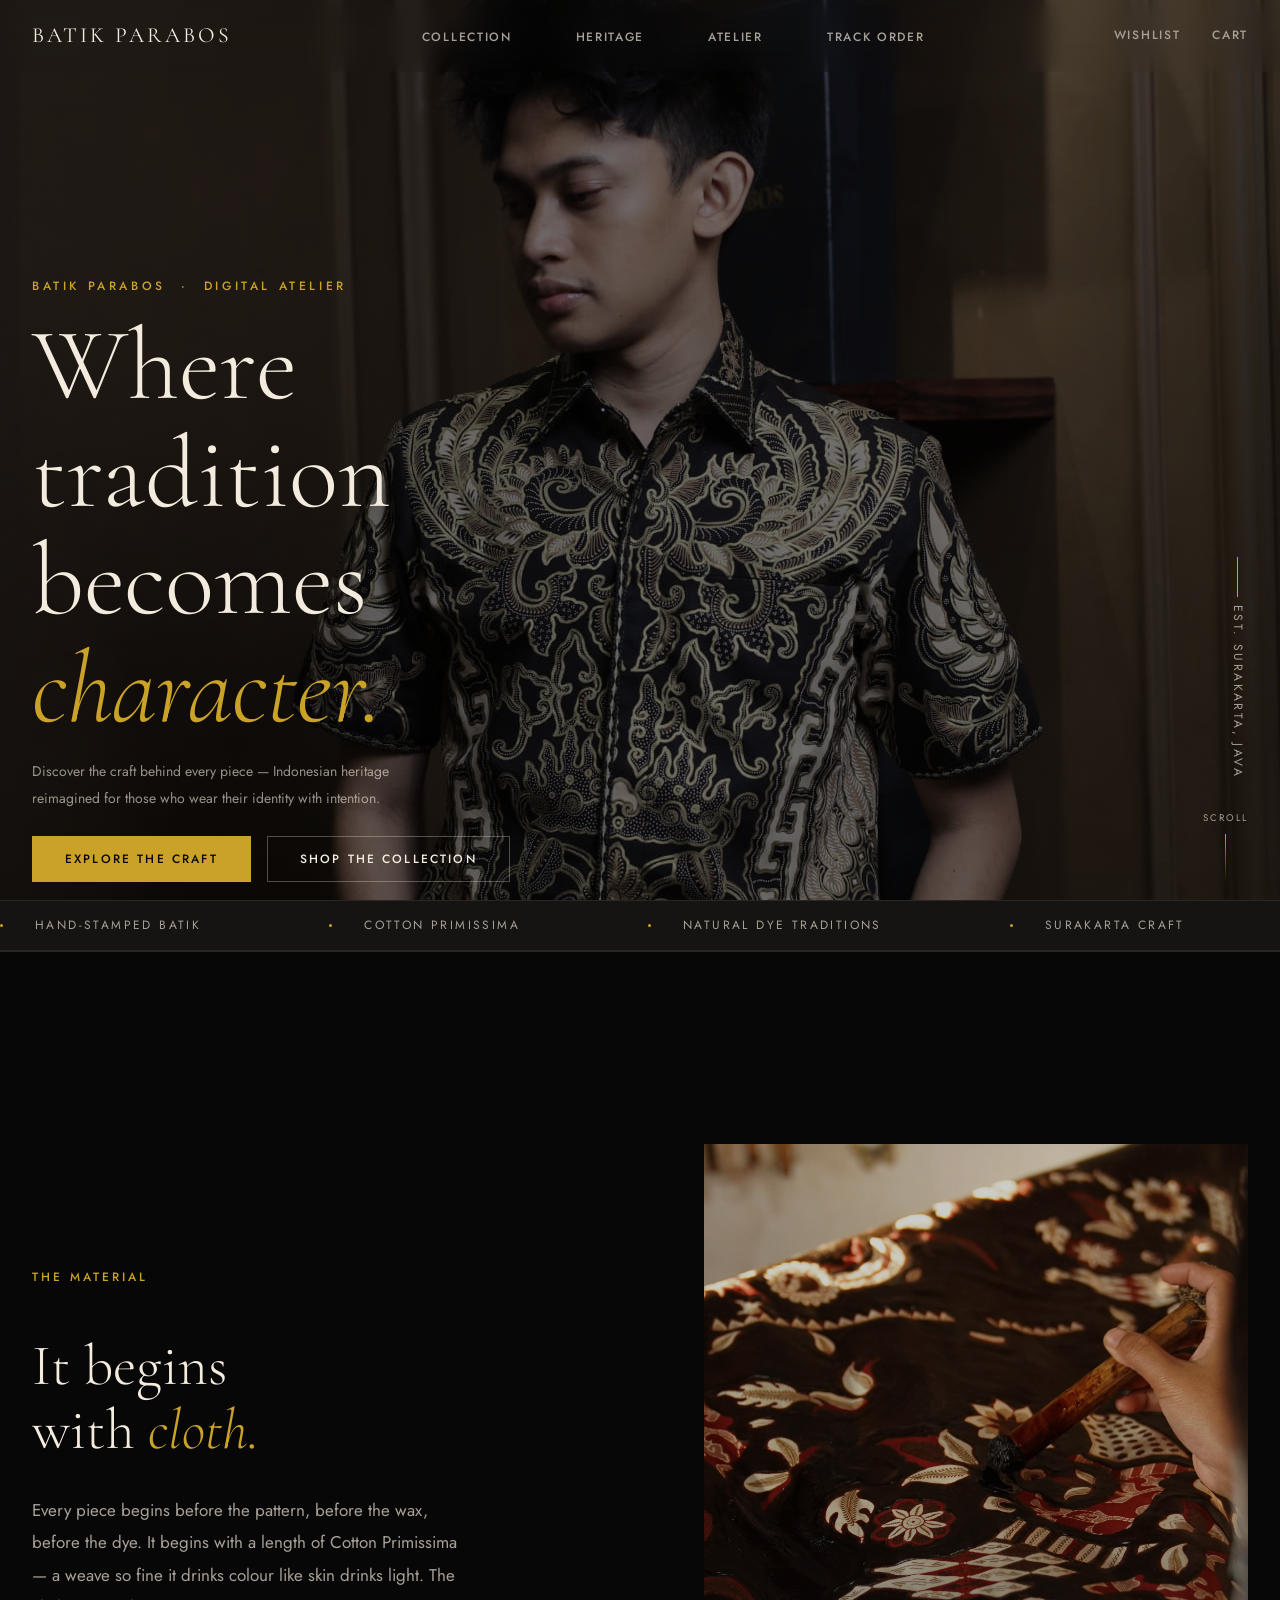
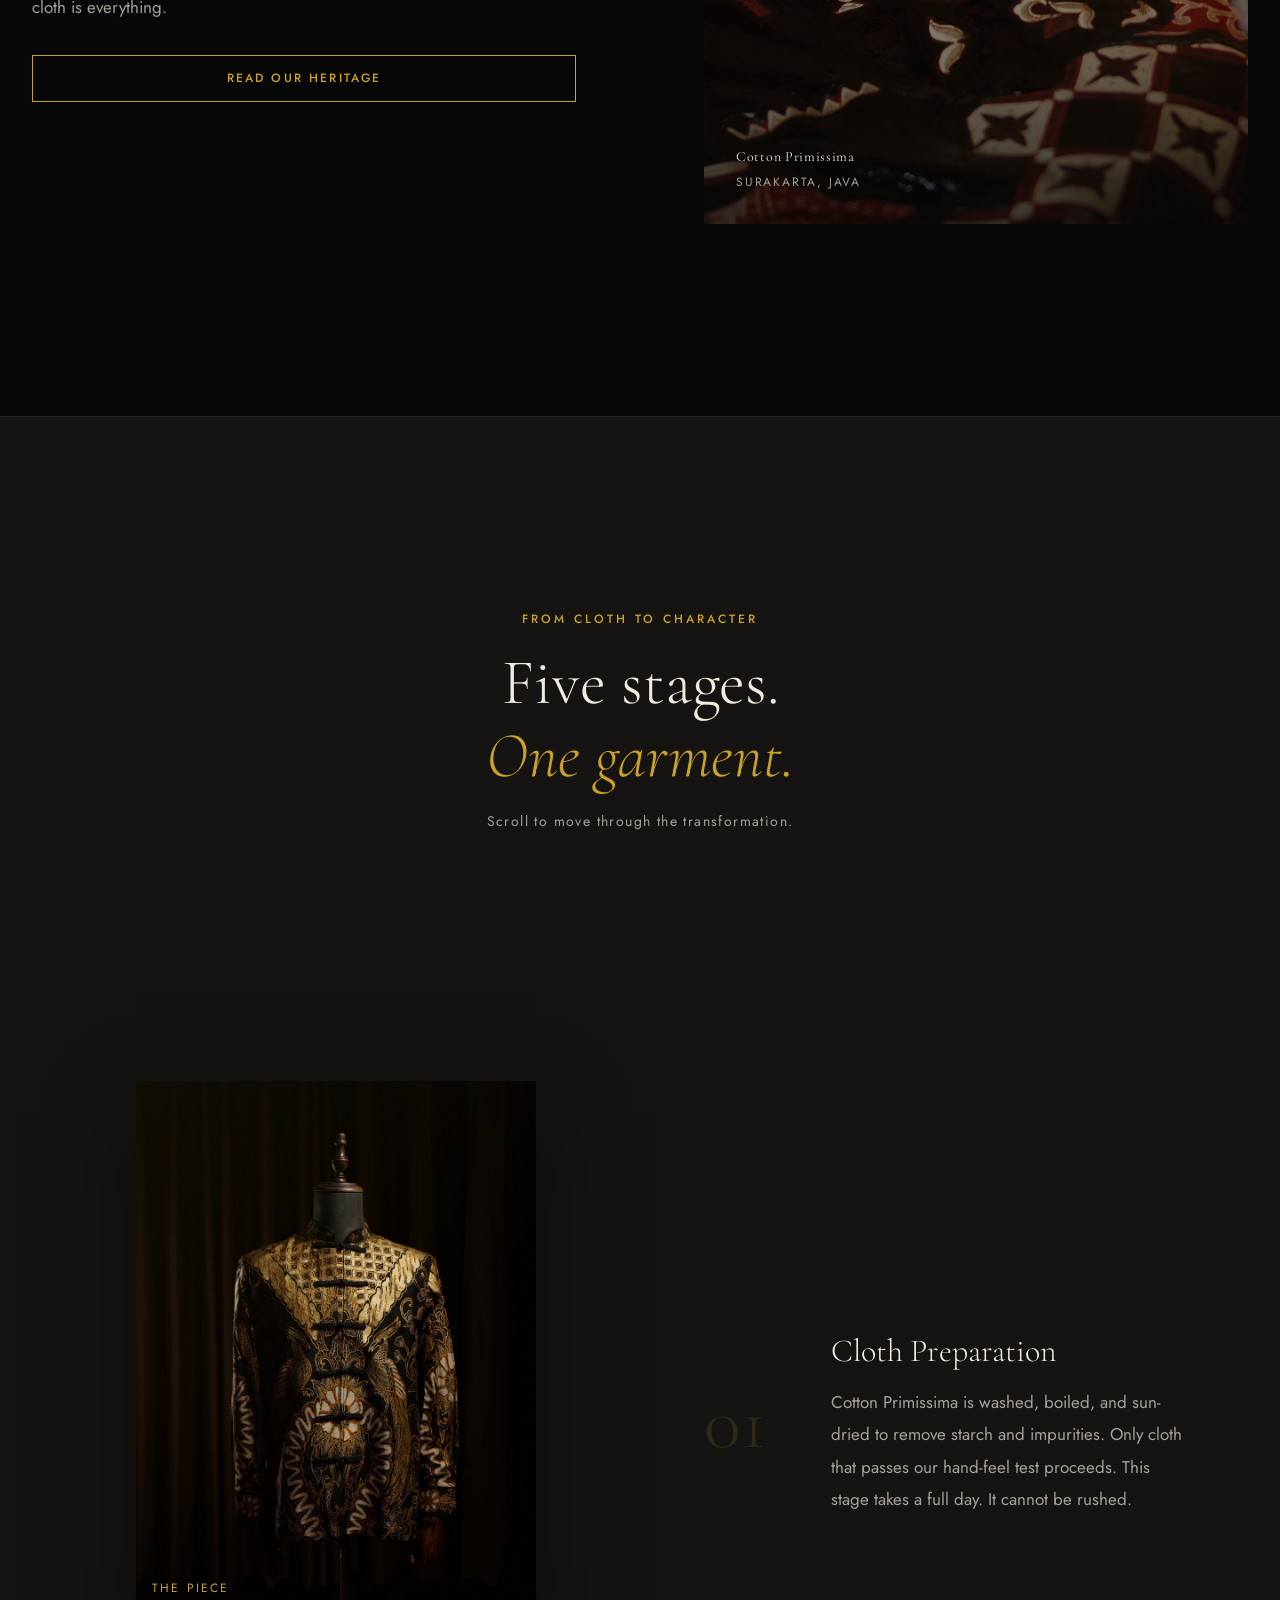
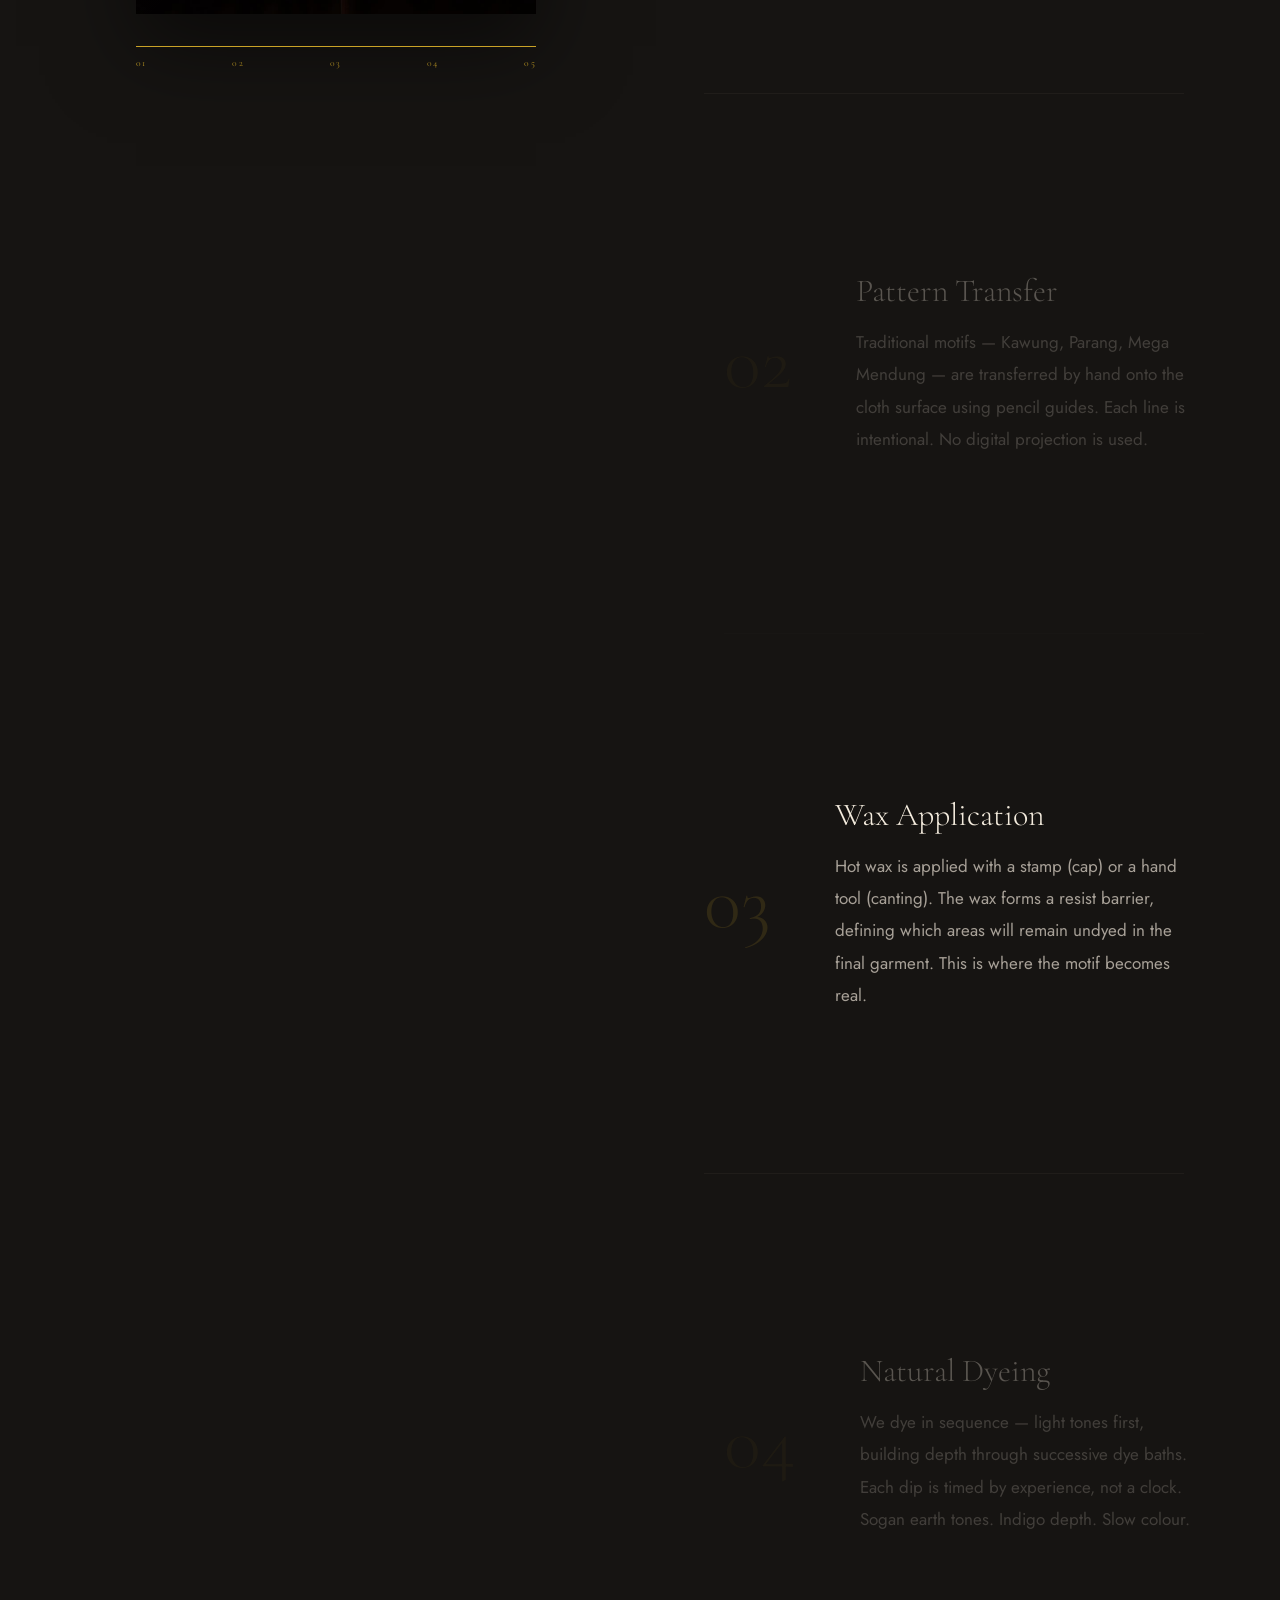
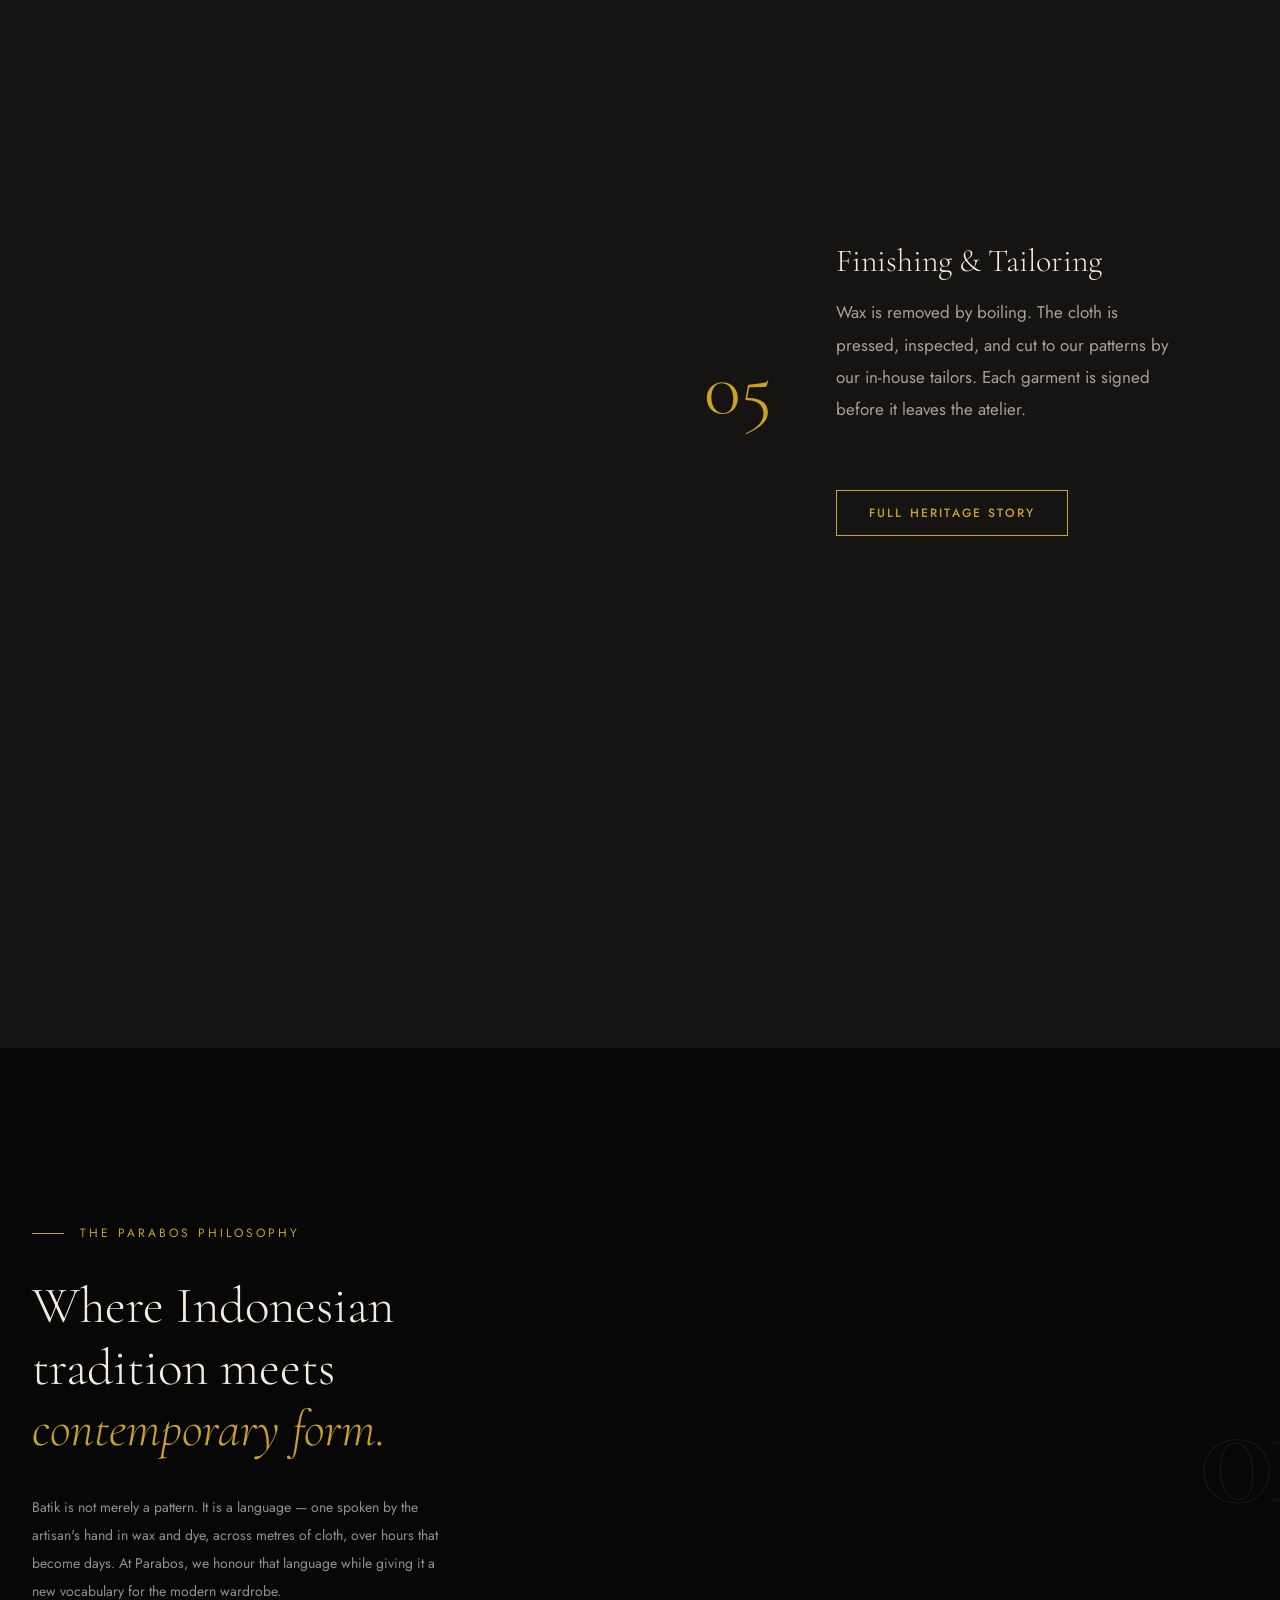
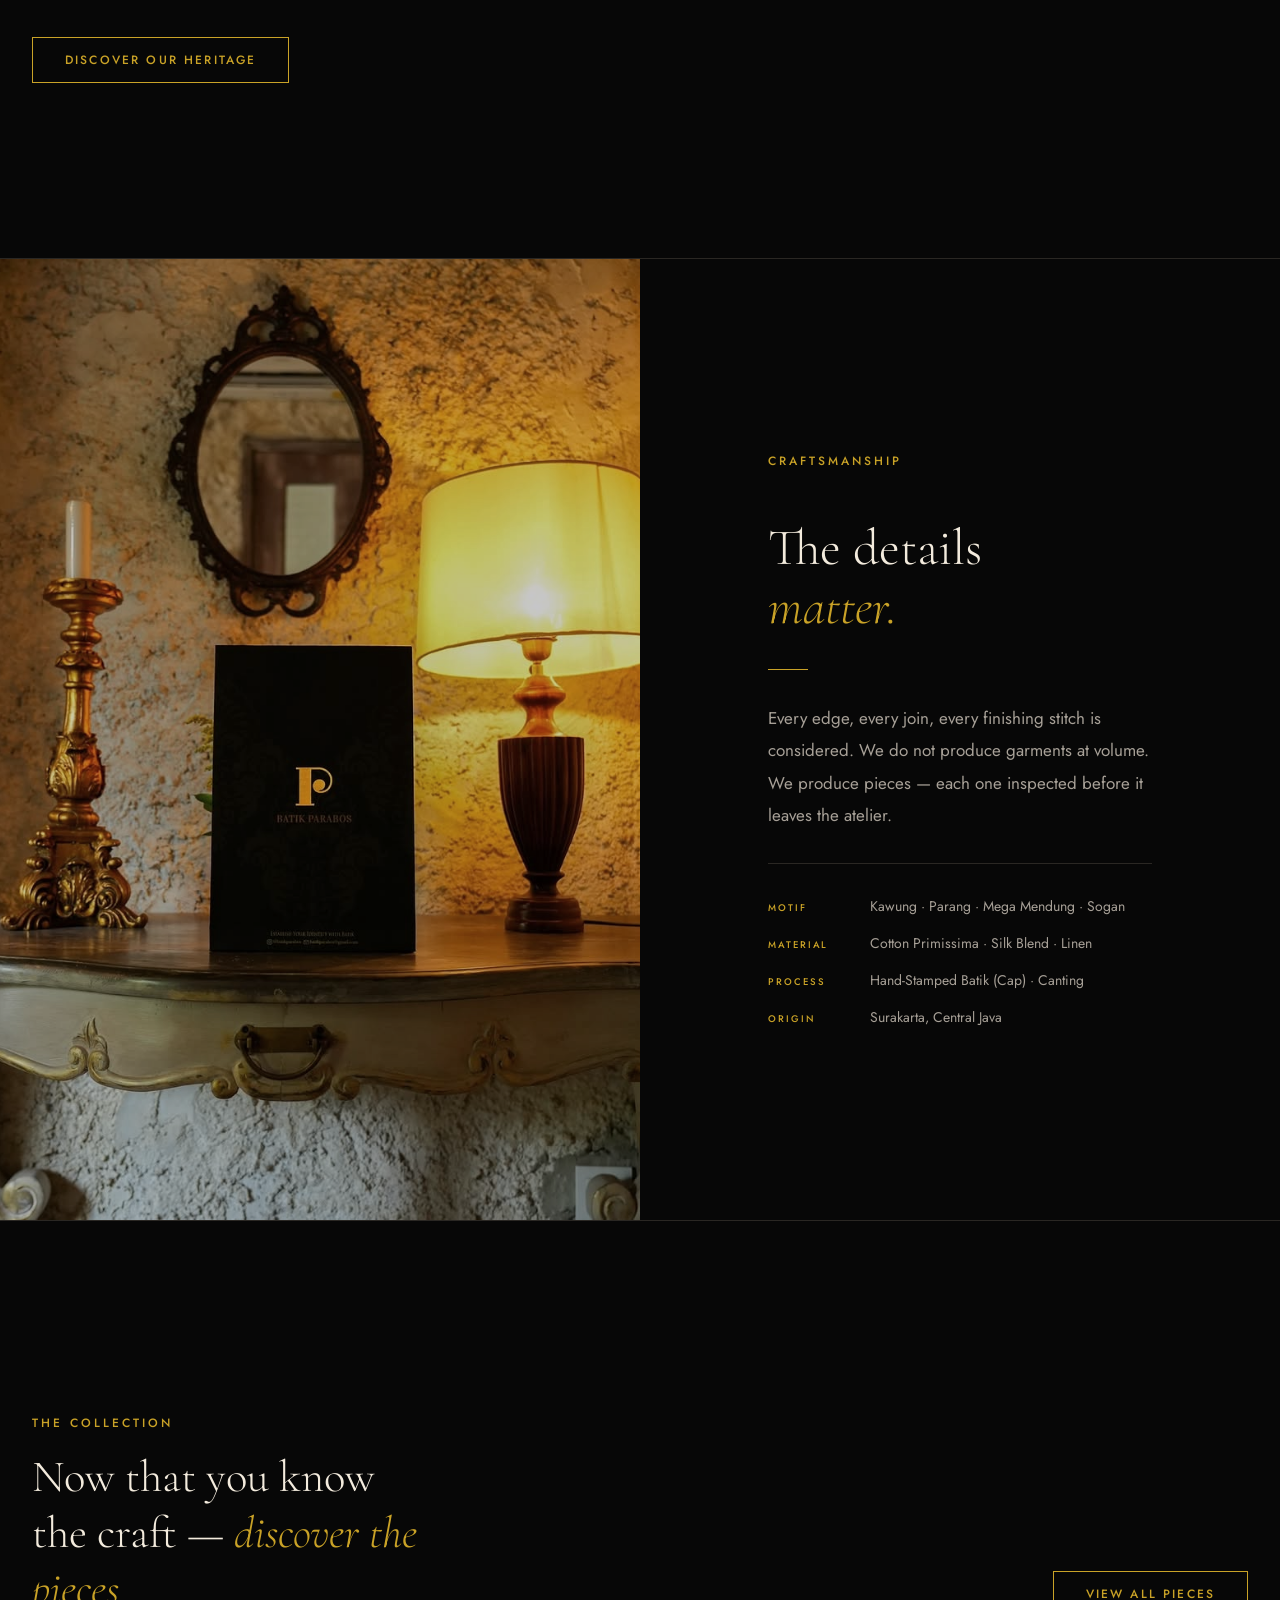
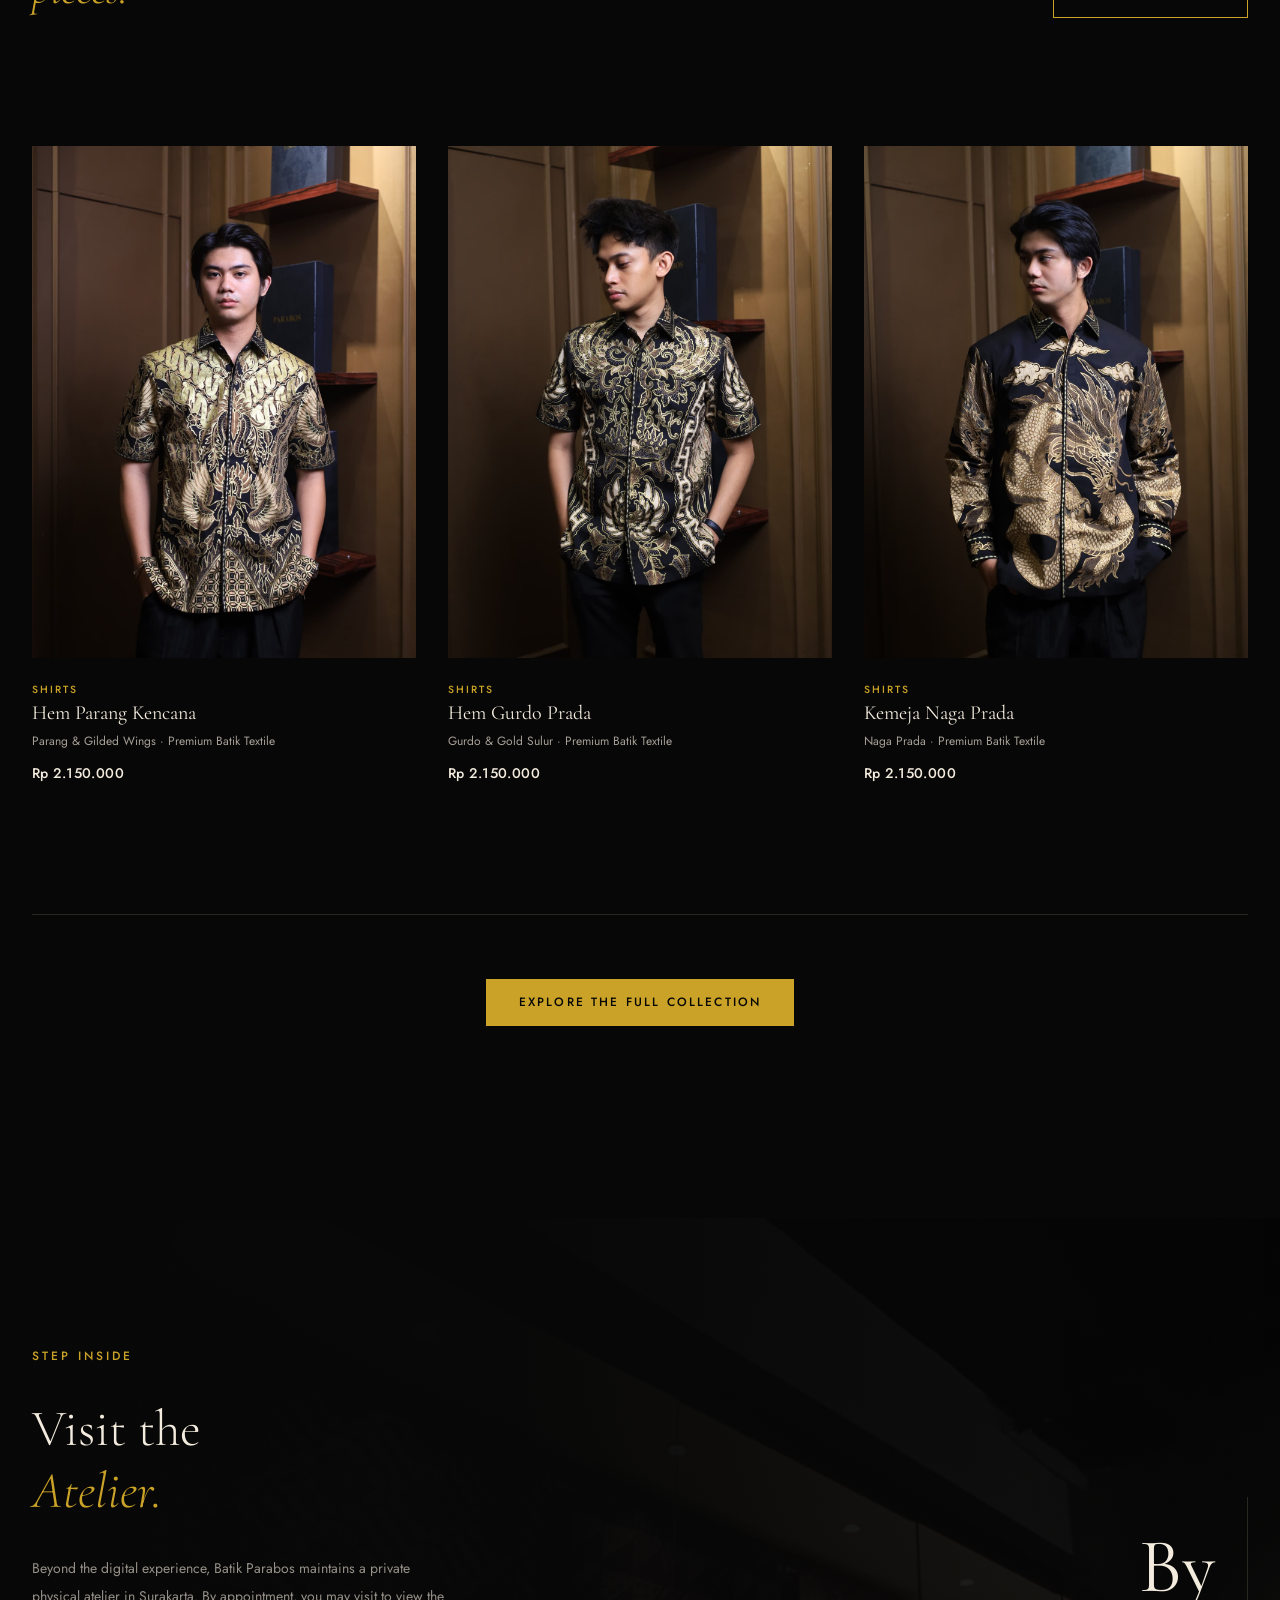
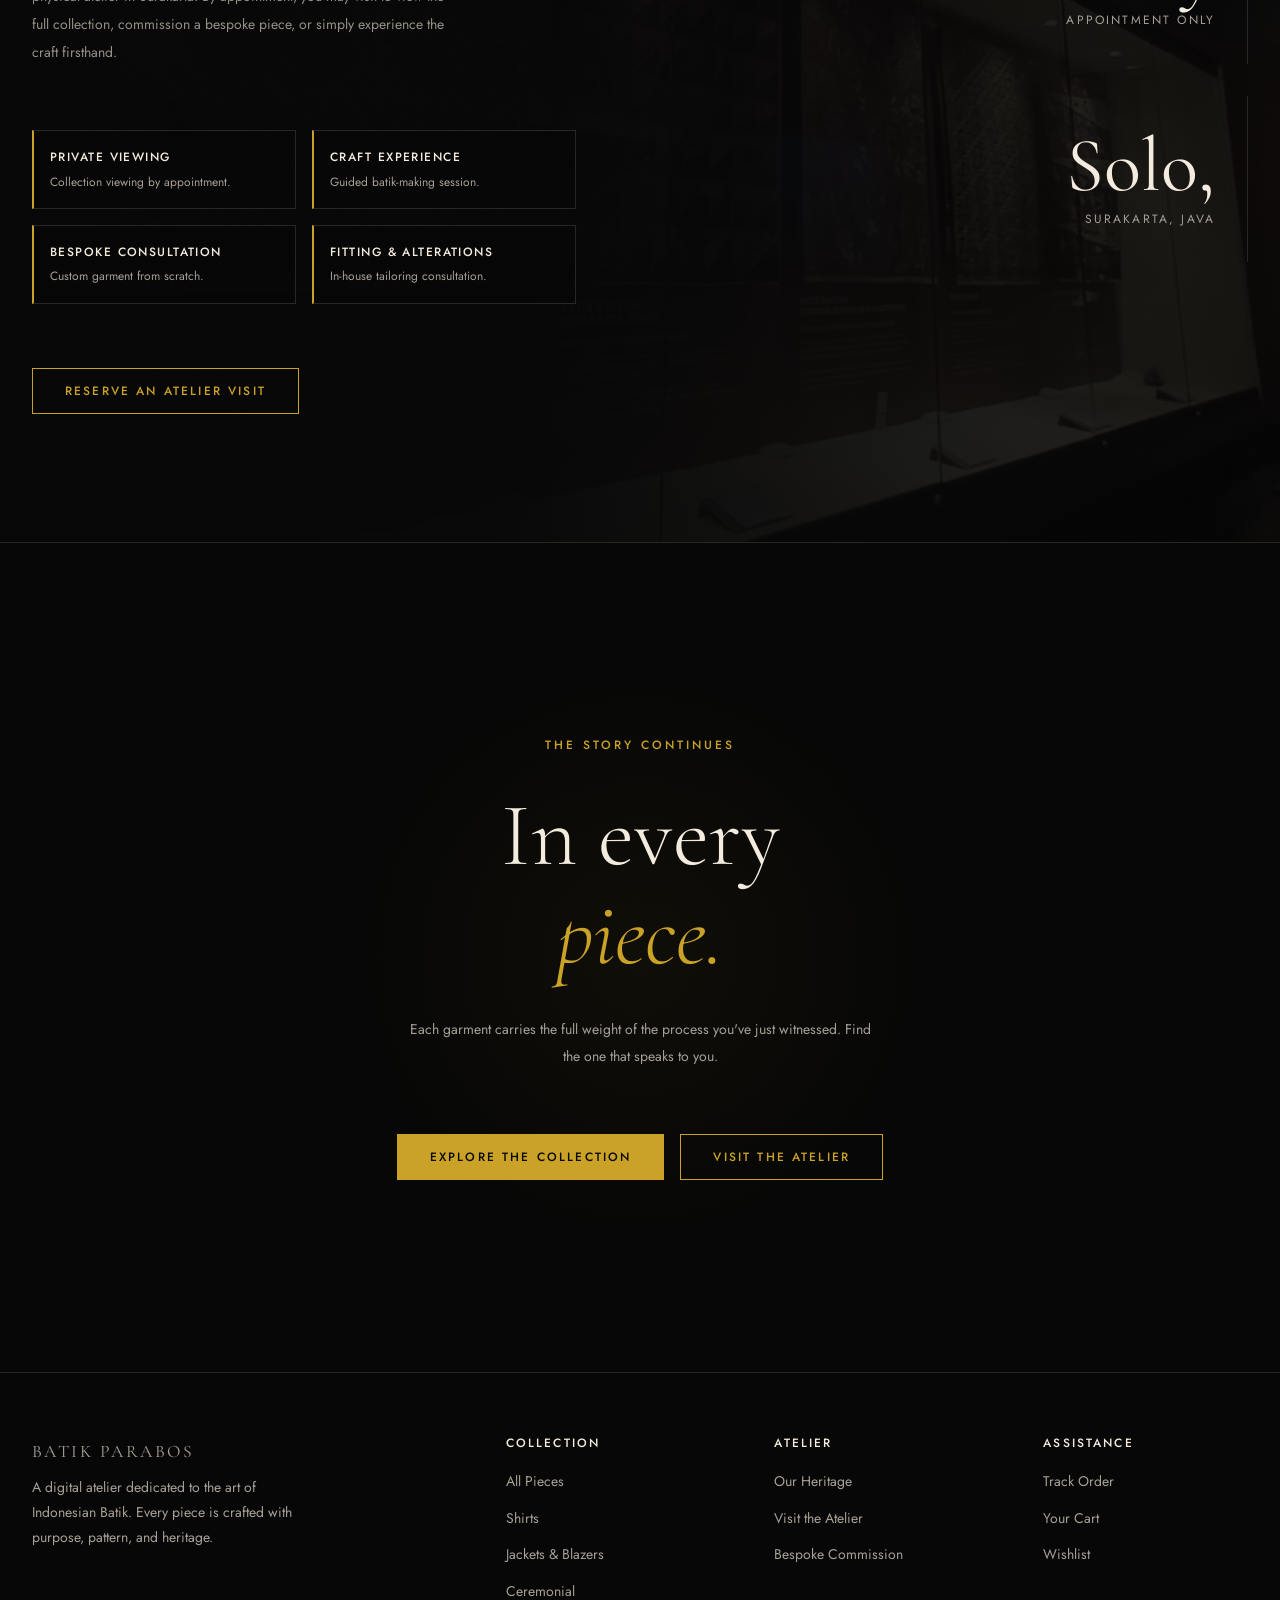
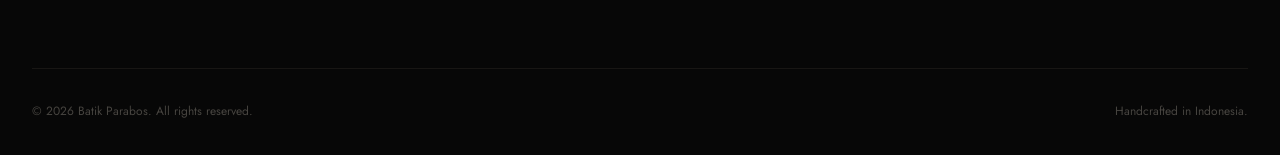
==== commit 285124a6: "final fix" ====
--- a/index.html
+++ b/index.html
@@ -565,6 +565,15 @@
 
   </main><!-- /#main-content -->
 
+  <!-- Sound toggle — shown only near the craft-story section -->
+  <button class="sound-toggle" id="sound-toggle"
+          type="button"
+          aria-label="Toggle ambient sound"
+          aria-pressed="false">
+    <span class="sound-toggle__icon" aria-hidden="true"></span>
+    <span class="sound-toggle__label">Sound</span>
+  </button>
+
 
   <!-- ══════════════════════════════════════════════════════
        SCRIPTS — Foundation first, then page-specific
@@ -580,12 +589,14 @@
 
   <!-- Foundation: utilities & shared components -->
   <script src="js/utils.js"></script>
+  <script src="js/ui-sounds.js"></script>
   <script src="js/components/toast.js"></script>
   <script src="js/components/navbar.js"></script>
   <script src="js/components/footer.js"></script>
 
   <!-- Page-specific -->
   <script src="js/homepage.js"></script>
+  <script src="js/soundscape.js"></script>
 
 </body>
 </html>
--- a/css/homepage.css
+++ b/css/homepage.css
@@ -1320,3 +1320,139 @@
   gap: var(--spacing-md);
   flex-wrap: wrap;
 }
+
+
+/* ═══════════════════════════════════════════════════════
+   § SOUND TOGGLE
+   Fixed button shown only when the craft-story section
+   is in the viewport. Pure CSS icon — no icon library.
+═══════════════════════════════════════════════════════ */
+.sound-toggle {
+  position: fixed;
+  bottom: 2rem;
+  right: 2rem;
+  z-index: 900;
+
+  display: flex;
+  align-items: center;
+  gap: 0.5rem;
+
+  padding: 0.55rem 1rem 0.55rem 0.75rem;
+  border: 1px solid var(--line);
+  border-radius: 0;
+  background: rgba(7, 7, 7, 0.85);
+  backdrop-filter: blur(8px);
+  -webkit-backdrop-filter: blur(8px);
+  cursor: pointer;
+
+  opacity: 0;
+  visibility: hidden;
+  transform: translateY(12px);
+  transition: opacity 0.5s ease, visibility 0.5s ease, transform 0.5s ease,
+              border-color 0.3s ease, background-color 0.3s ease;
+}
+
+/* Only visible when craft-story is in viewport */
+.sound-toggle.is-section-visible {
+  opacity: 1;
+  visibility: visible;
+  transform: translateY(0);
+}
+
+.sound-toggle:hover {
+  border-color: var(--gold-dim);
+  background: rgba(20, 18, 14, 0.9);
+}
+
+.sound-toggle:focus-visible {
+  outline: 1px solid var(--gold);
+  outline-offset: 2px;
+}
+
+/* ── Speaker icon via CSS ───────────────────────────── */
+.sound-toggle__icon {
+  position: relative;
+  display: inline-block;
+  width: 16px;
+  height: 14px;
+  flex-shrink: 0;
+}
+
+/* Speaker body */
+.sound-toggle__icon::before {
+  content: '';
+  position: absolute;
+  left: 0;
+  top: 3px;
+  width: 5px;
+  height: 8px;
+  background: var(--muted);
+  transition: background 0.3s ease;
+}
+
+/* Speaker cone */
+.sound-toggle__icon::after {
+  content: '';
+  position: absolute;
+  left: 4px;
+  top: 0;
+  width: 0;
+  height: 0;
+  border-top: 7px solid transparent;
+  border-bottom: 7px solid transparent;
+  border-left: 7px solid var(--muted);
+  transition: border-left-color 0.3s ease;
+}
+
+/* Sound waves — using box-shadow trick on the label's ::before */
+.sound-toggle__label {
+  font-family: var(--font-body);
+  font-size: var(--text-xs);
+  text-transform: uppercase;
+  letter-spacing: 0.15em;
+  color: var(--muted);
+  transition: color 0.3s ease;
+  user-select: none;
+}
+
+/* ── Active state (sound on) ────────────────────────── */
+.sound-toggle.is-active {
+  border-color: var(--gold-dim);
+}
+
+.sound-toggle.is-active .sound-toggle__icon::before {
+  background: var(--gold);
+}
+
+.sound-toggle.is-active .sound-toggle__icon::after {
+  border-left-color: var(--gold);
+}
+
+.sound-toggle.is-active .sound-toggle__label {
+  color: var(--ivory);
+}
+
+/* ── Remembered state — subtle glow hint ────────────── */
+.sound-toggle.is-remembered:not(.is-active) {
+  border-color: var(--gold-dim);
+}
+
+/* ── Mobile ─────────────────────────────────────────── */
+@media (max-width: 600px) {
+  .sound-toggle {
+    bottom: 1rem;
+    right: 1rem;
+    padding: 0.45rem 0.75rem 0.45rem 0.6rem;
+  }
+
+  .sound-toggle__label {
+    font-size: 0.65rem;
+  }
+}
+
+/* ── Reduced motion ─────────────────────────────────── */
+@media (prefers-reduced-motion: reduce) {
+  .sound-toggle {
+    transition: none;
+  }
+}
